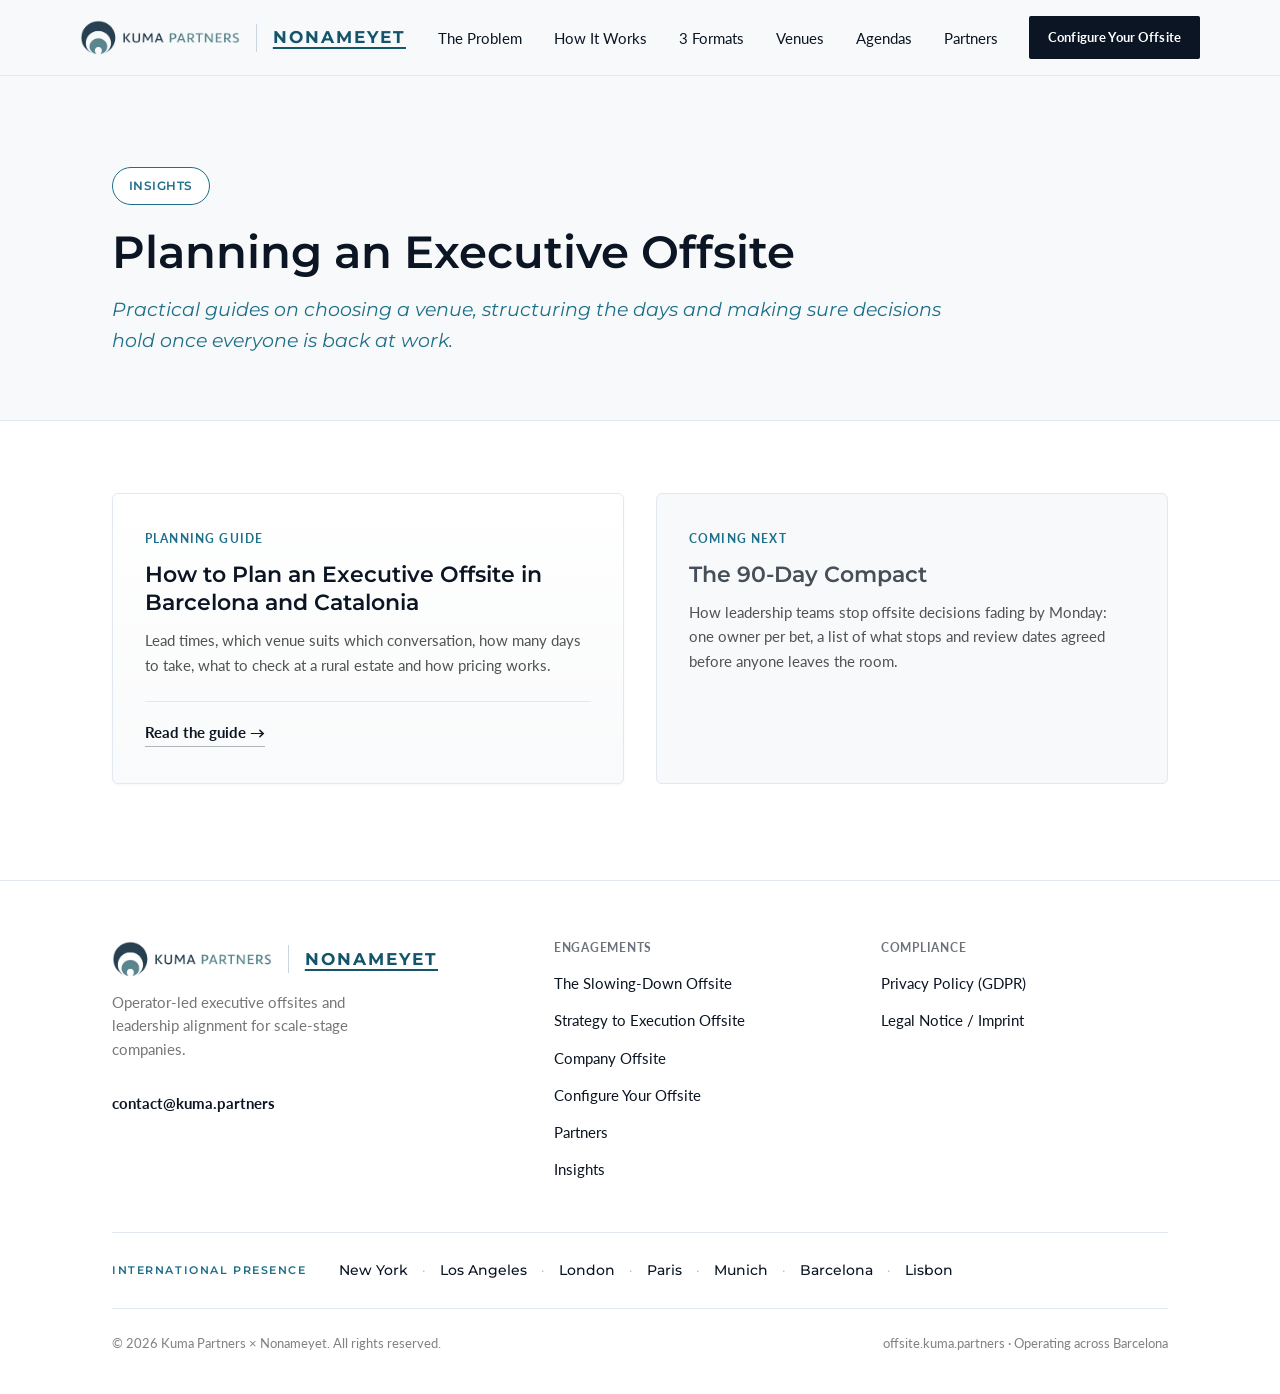
==== insights/index.html @ 4dd15278 "Add files via upload" ====
<!DOCTYPE html>
<html lang="en">
<head>
<meta charset="UTF-8">
<meta name="viewport" content="width=device-width, initial-scale=1.0">
<title>Insights: Planning an Executive Offsite | Kuma Partners</title>
<meta name="description" content="Practical guides on planning and running executive offsites in Barcelona and Catalonia: venues, agendas, logistics and follow-through.">
<link rel="canonical" href="https://offsite.kuma.partners/insights/">
<meta name="robots" content="index, follow">

<meta property="og:type" content="article">
<meta property="og:url" content="https://offsite.kuma.partners/insights/">
<meta property="og:title" content="Insights: Planning an Executive Offsite | Kuma Partners">
<meta property="og:description" content="Practical guides on planning and running executive offsites in Barcelona and Catalonia: venues, agendas, logistics and follow-through.">
<meta property="og:image" content="https://offsite.kuma.partners/assets/environments/masia-barcelona.jpeg">
<meta name="twitter:card" content="summary_large_image">

<link rel="icon" href="../assets/logo-icon.png">
<link rel="stylesheet" href="../styles.css">
<link rel="stylesheet" href="../configurator.css">

<script type="application/ld+json">
{
  "@context": "https://schema.org",
  "@type": "CollectionPage",
  "@id": "https://offsite.kuma.partners/insights/#collection",
  "url": "https://offsite.kuma.partners/insights/",
  "name": "Planning an Executive Offsite: Insights",
  "description": "Practical guides on planning and running executive offsites in Barcelona and Catalonia.",
  "publisher": {
    "@type": "Organization",
    "@id": "https://www.kuma.partners/#organization",
    "name": "Kuma Partners",
    "url": "https://www.kuma.partners",
    "sameAs": [
      "https://www.linkedin.com/company/92525300/"
    ]
  },
  "hasPart": [
    {
      "@type": "Article",
      "headline": "How to Plan an Executive Offsite in Barcelona and Catalonia",
      "url": "https://offsite.kuma.partners/insights/barcelona-executive-offsite-guide.html"
    }
  ]
}
</script>
</head>
<body>

<header class="site">
  <nav class="wrap nav">
    <a href="/" class="logo-jv" aria-label="Kuma Partners × Nonameyet">
      <div class="logo-lockup-track">
        <img src="../assets/logo-lockup.png" alt="Kuma Partners" class="logo-kuma">
        <span class="logo-divider" aria-hidden="true"></span>
        <span class="logo-nonameyet">NONAMEYET</span>
      </div>
    </a>
    <ul class="nav-links">
      <li><a href="/#problem">The Problem</a></li>
      <li><a href="/#process">How It Works</a></li>
      <li><a href="/#formats">3 Formats</a></li>
      <li><a href="/#dossier">Venues</a></li>
      <li><a href="/#cadence">Agendas</a></li>
      <li><a href="/partners.html">Partners</a></li>
      <li class="nav-mobile-only">
        <a href="/#configurator" class="btn btn-primary btn-sm">Configure Your Offsite</a>
      </li>
    </ul>
    <div class="nav-cta">
      <a href="/#configurator" class="btn btn-primary btn-sm">Configure Your Offsite</a>
    </div>
    <button type="button" class="nav-toggle" aria-label="Toggle navigation menu" aria-expanded="false">
      <svg class="icon-menu" viewBox="0 0 24 24" fill="none" stroke="currentColor" stroke-width="2" stroke-linecap="round" stroke-linejoin="round" aria-hidden="true"><path d="M4 6h16M4 12h16M4 18h16"></path></svg>
      <svg class="icon-close" viewBox="0 0 24 24" fill="none" stroke="currentColor" stroke-width="2" stroke-linecap="round" stroke-linejoin="round" aria-hidden="true" hidden><path d="M6 6l12 12M18 6L6 18"></path></svg>
    </button>
  </nav>
</header>

<main>
  <section class="insights-hero">
    <div class="wrap">
      <div class="insights-hero-inner">
        <span class="badge-pill">INSIGHTS</span>
        <h1>Planning an Executive Offsite</h1>
        <p class="subhead">Practical guides on choosing a venue, structuring the days and making sure decisions hold once everyone is back at work.</p>
      </div>
    </div>
  </section>

  <section class="insights-list">
    <div class="wrap">
      <div class="insights-grid">

        <article class="tier-card insight-card">
          <span class="tier-label">Planning guide</span>
          <h2><a href="/insights/barcelona-executive-offsite-guide.html">How to Plan an Executive Offsite in Barcelona and Catalonia</a></h2>
          <p>Lead times, which venue suits which conversation, how many days to take, what to check at a rural estate and how pricing works.</p>
          <div class="insight-card-foot">
            <a href="/insights/barcelona-executive-offsite-guide.html" class="btn-link">Read the guide &rarr;</a>
          </div>
        </article>

        <article class="tier-card insight-card insight-card-upcoming">
          <span class="tier-label">Coming next</span>
          <h2>The 90-Day Compact</h2>
          <p>How leadership teams stop offsite decisions fading by Monday: one owner per bet, a list of what stops and review dates agreed before anyone leaves the room.</p>
        </article>

      </div>
    </div>
  </section>
</main>

<footer class="site">
  <div class="wrap">
    <div class="footer-grid">
      <div>
        <a href="/" class="logo-jv footer-logo" style="margin-bottom:14px;">
          <div class="logo-lockup-track">
            <img src="../assets/logo-lockup.png" alt="Kuma Partners" class="logo-kuma">
            <span class="logo-divider" aria-hidden="true"></span>
            <span class="logo-nonameyet">NONAMEYET</span>
          </div>
        </a>
        <p style="font-size:.92rem; color:rgba(26,26,26,.6); max-width:280px;">Operator-led executive offsites and leadership alignment for scale-stage companies.</p>
        <a href="mailto:contact@kuma.partners" class="footer-email">contact@kuma.partners</a>
      </div>
      <div>
        <h4>Engagements</h4>
        <ul>
          <li><a href="/#formats">The Slowing-Down Offsite</a></li>
          <li><a href="/#formats">Strategy to Execution Offsite</a></li>
          <li><a href="/#formats">Company Offsite</a></li>
          <li><a href="/#configurator">Configure Your Offsite</a></li>
          <li><a href="/partners.html">Partners</a></li>
          <li><a href="/insights/">Insights</a></li>
        </ul>
      </div>
      <div>
        <h4>Compliance</h4>
        <ul>
          <li><a href="/privacy">Privacy Policy (GDPR)</a></li>
          <li><a href="/legal">Legal Notice / Imprint</a></li>
        </ul>
      </div>
    </div>

    <div class="footer-hubs">
      <span class="footer-hubs-label">International Presence</span>
      <div class="footer-hubs-cities">
        <span>New York</span><span>Los Angeles</span><span>London</span><span>Paris</span><span>Munich</span><span>Barcelona</span><span>Lisbon</span>
      </div>
    </div>

    <div class="footer-bottom">
      <span>&copy; 2026 Kuma Partners &times; Nonameyet. All rights reserved.</span>
      <span>offsite.kuma.partners &middot; Operating across Barcelona</span>
    </div>
  </div>
</footer>

<script src="../app.js"></script>
</body>
</html>
---- styles.css ----
@import url('https://fonts.googleapis.com/css2?family=Montserrat:ital,wght@0,400;0,500;0,600;0,700;1,400;1,600&family=Lato:ital,wght@0,300;0,400;0,700;1,400&display=swap');

:root{
  /* Palette and tokens aligned with www.kuma.partners (2026 refresh): cool
     off-white, midnight navy, deeper teal, slate hairlines. */
  --navy:#0B1523;
  --navy-ambient:#152740;
  --teal:#1D6F8A;
  --cream:#F8F9FA;
  --ink:#1A1A1A;
  --navy-rgb: 11,21,35;
  --teal-rgb: 29,111,138;
  --max: 1120px;

  /* Border token constitution: every border on this site is 1px. No exceptions.
     Use --hairline and --hairline-color (or an rgba tint of --navy for a subtler
     line) for any new container, card, pill, badge, divider, or accent edge. */
  --hairline: 1px;
  --hairline-color: #E2E8F0;

  /* Radius scale, same names and values as www.kuma.partners. 50% (circles)
     stays a literal value. */
  --radius-xs: 2px;
  --radius-sm: 4px;
  --radius-md: 6px;
  --radius-lg: 8px;
  --radius-pill: 999px;

  /* Card sheen: faint top-light inset plus a soft contact shadow for white
     cards on white or near-white sections. */
  --card-sheen: inset 0 1px 0 rgba(255,255,255,.9), 0 1px 3px rgba(11,21,35,.04);
}

*{box-sizing:border-box;}
html{scroll-behavior:smooth;}
body{
  margin:0;
  background:var(--cream);
  color:var(--ink);
  font-family:'Lato',Arial,sans-serif;
  font-size:17px;
  line-height:1.6;
}
h1,h2,h3,h4{
  font-family:'Montserrat',Arial,sans-serif;
  color:var(--navy);
  margin:0 0 .5em;
  line-height:1.15;
  font-weight:600;
}
h1{font-size:2.75rem;}
h2{font-size:2rem;}
h3{font-size:1.25rem;}
.brk-responsive{display:inline;}
p{margin:0 0 1em;}
a{color:var(--navy);}
.italic-serif, .subhead{
  font-family:'Montserrat',Arial,sans-serif;
  font-style:italic;
  font-weight:400;
  color:var(--teal);
}
.wrap{max-width:var(--max); margin:0 auto; padding:0 32px;}
section{padding:96px 0;}
.eyebrow{
  display:flex; align-items:center; gap:10px;
  font-family:'Lato',Arial,sans-serif;
  font-weight:700; letter-spacing:.12em; text-transform:uppercase;
  font-size:.78rem; color:var(--navy); margin-bottom:18px;
}
.eyebrow::before{content:""; display:inline-block; width:28px; height:3px; background:var(--teal); border-radius:var(--radius-xs);}

/* Header */
body{padding-top:79px;}
header.site{
  position:fixed; top:0; left:0; right:0; z-index:50;
  background:rgba(248,249,250,.9);
  -webkit-backdrop-filter:blur(10px); backdrop-filter:blur(10px);
  border-bottom:1px solid #E2E8F0;
  transition:padding .25s ease, box-shadow .25s ease;
}
header.site.scrolled{box-shadow:0 8px 24px -20px rgba(11,21,35,.4);}
header.site.scrolled .nav{padding:10px 0;}
.nav{display:flex; align-items:center; justify-content:space-between; padding:16px 0; transition:padding .25s ease;}
.logo{display:flex; align-items:center; text-decoration:none;}
.logo img{height:37px; width:auto; display:block;}
.logo.footer-logo img{height:40px;}
.nav-links{display:flex; align-items:center; gap:32px; list-style:none; margin:0; padding:0;}
.nav-links a{
  text-decoration:none; color:var(--navy); font-size:.92rem; font-weight:400;
  font-family:'Lato',Arial,sans-serif;
}
.nav-links a:hover{color:var(--teal);}
.nav-cta{display:flex; align-items:center; gap:20px;}
.nav-cta button.btn{font-family:'Lato',Arial,sans-serif;}
.nav-mobile-only{display:none;}

/* Engagements dropdown (desktop: hover/focus flyout) */
.nav-item-dropdown{position:relative;}
.nav-dropdown-trigger{
  display:flex; align-items:center; gap:5px; background:none; border:none; cursor:pointer; padding:0;
  font-family:'Lato',Arial,sans-serif; font-size:.92rem; font-weight:400; color:var(--navy);
}
.nav-dropdown-trigger:hover{color:var(--teal);}
.nav-dropdown-caret{width:12px; height:12px; transition:transform .2s ease;}
.nav-item-dropdown:hover .nav-dropdown-caret,
.nav-item-dropdown:focus-within .nav-dropdown-caret{transform:rotate(180deg);}
.nav-dropdown-panel{
  position:absolute; top:100%; left:50%; transform:translateX(-50%);
  padding-top:14px; width:266px; opacity:0; transition:opacity .18s ease; z-index:60;
}
.nav-item-dropdown:hover .nav-dropdown-panel,
.nav-item-dropdown:focus-within .nav-dropdown-panel{opacity:1;}
.nav-dropdown-panel-inner{
  background:#fff; border:1px solid #E2E8F0; border-radius:var(--radius-lg);
  box-shadow:0 20px 44px -24px rgba(11,21,35,.35); padding:8px;
}
.nav-dropdown-link{display:block; padding:10px 12px; border-radius:var(--radius-md); text-decoration:none;}
.nav-dropdown-link:hover{background:var(--cream);}
.nav-dropdown-tier{
  display:block; font-family:'Lato',Arial,sans-serif; font-weight:700; font-size:.64rem;
  letter-spacing:.07em; text-transform:uppercase; color:var(--teal); margin-bottom:3px;
}
.nav-dropdown-name{display:block; font-family:'Montserrat',Arial,sans-serif; font-weight:600; font-size:.9rem; color:var(--navy);}

/* Mobile menu toggle */
.nav-toggle{display:none; background:none; border:none; padding:6px; margin:-6px; cursor:pointer; color:var(--navy);}
.nav-toggle svg{width:24px; height:24px; display:block;}
.nav-toggle svg[hidden]{display:none;}
.burger{display:none;}
[id]{scroll-margin-top:79px;}

/* Buttons */
.btn{
  display:inline-flex; align-items:center; gap:8px;
  font-family:'Lato',Arial,sans-serif; font-weight:700; font-size:.92rem;
  padding:14px 26px; border-radius:var(--radius-xs); text-decoration:none;
  border:1px solid transparent; cursor:pointer; letter-spacing:.01em;
}
.btn-primary{background:var(--navy); color:#fff;}
.btn-primary:hover{background:#1c2f3b;}
.btn-secondary{background:transparent; color:var(--navy); border-color:var(--navy);}
.btn-secondary:hover{background:var(--navy); color:#fff;}
.btn-link{
  color:var(--navy); text-decoration:none; display:inline-block;
  border-bottom:1px solid rgba(11,21,35,.3); padding-bottom:2px;
  font-family:'Lato',Arial,sans-serif; font-weight:700; font-size:.95rem;
  transition:border-color .2s ease;
}
.btn-link:hover{border-bottom-color:var(--navy);}
.team-link{transition:color .2s ease;}
.team-link .arrow{display:inline-block; transition:transform .2s ease;}
.team-link:hover{color:var(--teal);}
.team-link:hover .arrow{transform:translateX(4px);}
.btn-sm{padding:10px 18px; font-size:.82rem;}

/* Hero */
.hero{
  padding:110px 0 90px;
  background:linear-gradient(180deg, rgba(29,111,138,.08), transparent 60%);
}
.hero .wrap{max-width:1040px;}
.hero h1{font-size:3.1rem; max-width:1000px; text-wrap:balance;}
.hero .subhead{display:block; font-size:1.3rem; max-width:680px; margin-bottom:34px;}
.hero-ctas{display:flex; align-items:center; gap:28px; flex-wrap:wrap;}
.badge-pill{
  display:inline-flex; align-items:center; gap:8px; background:#fff; border:1px solid var(--teal);
  color:var(--teal); font-family:'Montserrat',Arial,sans-serif; font-weight:600; font-size:.78rem;
  letter-spacing:.04em; text-transform:uppercase; padding:8px 16px; border-radius:var(--radius-pill); margin-bottom:22px;
}

/* North Star benchmark strip */
.north-star-strip{
  background:var(--cream); border-top:1px solid #E2E8F0; border-bottom:1px solid #E2E8F0;
  padding:32px 0; text-align:center;
}
.north-star-label{
  display:block; font-family:'Lato',Arial,sans-serif; font-weight:700; font-size:.72rem;
  letter-spacing:.14em; text-transform:uppercase; color:var(--teal); margin-bottom:10px;
}
.north-star-metric{
  font-family:'Montserrat',Arial,sans-serif; font-weight:700; font-size:1.3rem; color:var(--navy);
  margin:0 0 8px;
}
.north-star-metric-sub{font-weight:500; color:rgba(11,21,35,.65); font-size:1rem;}
.north-star-desc{font-size:.92rem; color:rgba(26,26,26,.65); max-width:620px; margin:0 auto;}

/* Proof bar */
.proof{padding:40px 0; border-top:1px solid rgba(11,21,35,.1); border-bottom:1px solid rgba(11,21,35,.1);}
.proof p{
  text-align:center; font-family:'Lato',Arial,sans-serif; font-size:.85rem;
  letter-spacing:.06em; text-transform:uppercase; color:rgba(26,26,26,.55); margin-bottom:24px;
}
.marquee{
  width:100%; overflow:hidden;
  -webkit-mask-image:linear-gradient(to right, transparent, black 10%, black 90%, transparent);
  mask-image:linear-gradient(to right, transparent, black 10%, black 90%, transparent);
}
.marquee-track{
  display:flex; align-items:center; width:max-content;
  animation:marquee 40s linear infinite;
  will-change:transform;
}
.marquee:hover .marquee-track{animation-play-state:paused;}
.marquee-track span{
  font-family:'Montserrat',Arial,sans-serif; font-weight:600; font-size:1.1rem;
  color:var(--teal); letter-spacing:.02em; white-space:nowrap; flex-shrink:0;
  padding:0 44px;
}
@keyframes marquee{
  from{transform:translateX(0);}
  to{transform:translateX(-50%);}
}
@media (prefers-reduced-motion: reduce){
  .marquee-track{animation:none;}
}

/* Problem — stat lockup */
.problem-stat{
  display:grid; grid-template-columns:repeat(12,1fr); column-gap:40px;
  margin:40px 0 4px; padding:36px 0;
  border-top:1px solid var(--hairline-color); border-bottom:1px solid var(--hairline-color);
  align-items:start;
}
.problem-stat-figure{
  grid-column:span 5; display:flex; flex-direction:column;
}
.problem-stat-number{
  font-family:'Montserrat',Arial,sans-serif; font-weight:800; font-size:4.6rem; line-height:1;
  letter-spacing:-.02em; color:var(--navy);
}
.problem-stat-label{
  margin-top:14px; font-family:'Montserrat',Arial,sans-serif; font-weight:600; font-size:1.1rem;
  line-height:1.35; color:var(--ink);
}
.problem-stat-narrative{
  grid-column:span 7; display:flex; flex-direction:column; justify-content:space-between;
  height:100%;
}
.problem-stat-body{font-size:1.05rem; color:rgba(26,26,26,.7); line-height:1.65; margin:0;}
.problem-stat-source{
  margin:18px 0 0; font-family:'Lato',Arial,sans-serif; font-weight:700; font-size:.7rem; letter-spacing:.08em;
  text-transform:uppercase; color:rgba(11,21,35,.5);
}
@media (max-width:860px){
  .problem-stat{grid-template-columns:1fr; row-gap:20px; padding:28px 0;}
  .problem-stat-figure{grid-column:auto;}
  .problem-stat-number{font-size:3.4rem;}
  .problem-stat-narrative{grid-column:auto; height:auto;}
  .problem-stat-source{margin-top:14px;}
}

/* Problem — open editorial grid */
.problem-grid{display:grid; grid-template-columns:repeat(3,1fr); gap:48px; margin-top:48px;}
.problem-col{
  display:flex; flex-direction:column;
  border-top:1px solid rgba(11,21,35,.2); padding-top:24px;
}
.problem-index{
  display:block; font-family:'Lato',Arial,sans-serif; font-weight:700; font-size:.72rem;
  letter-spacing:.14em; text-transform:uppercase; color:var(--teal); margin-bottom:12px;
}
.problem-col h3{font-weight:700; margin-bottom:12px;}
.problem-col p{font-size:.92rem; line-height:1.65; color:rgba(26,26,26,.7); margin-bottom:18px;}
.problem-callout{
  font-family:'Lato',Arial,sans-serif; font-weight:700; font-size:.78rem; color:var(--navy);
  background:var(--cream); padding:12px 14px; border-left:1px solid var(--teal); border-radius:var(--radius-xs);
  margin-top:auto;
}
.section-head{max-width:760px;}
.section-head h2{margin-bottom:14px;}

/* Team teaser — editorial curiosity callout */
.team-teaser{border-top:1px solid rgba(11,21,35,.1); border-bottom:1px solid rgba(11,21,35,.1);}
.team-teaser-lead{margin-bottom:48px;}
.team-teaser-lead h2{font-size:2.4rem; max-width:620px; margin-bottom:16px;}
.team-teaser-lead p{font-size:1.05rem; color:rgba(26,26,26,.75); max-width:660px; line-height:1.65; margin-bottom:0;}
.team-pillars{
  display:grid; grid-template-columns:repeat(3,1fr); gap:40px;
  padding-top:32px; border-top:1px solid rgba(11,21,35,.15); margin-bottom:40px;
}
.team-pillar-index{
  display:block; font-family:'Lato',Arial,sans-serif; font-weight:700; font-size:.72rem;
  letter-spacing:.1em; text-transform:uppercase; color:var(--teal); margin-bottom:10px;
}
.team-pillar p{font-size:.92rem; line-height:1.6; color:rgba(26,26,26,.72); margin-bottom:0;}
.team-cta{
  display:flex; align-items:center; justify-content:space-between; gap:28px; flex-wrap:wrap;
  background:#fff; border:1px solid #E2E8F0; border-radius:var(--radius-md); padding:28px 32px;
}
.team-cta-title{font-family:'Montserrat',Arial,sans-serif; font-weight:700; font-size:1.02rem; color:var(--navy); margin-bottom:6px;}
.team-cta-sub{font-size:.85rem; color:rgba(26,26,26,.6);}
.team-cta .btn{white-space:nowrap;}
.team-cta .btn .arrow{display:inline-block; transition:transform .2s ease;}
.team-cta .btn:hover .arrow{transform:translateX(4px);}

/* Comparison table */
.compare{width:100%; border-collapse:collapse; margin-top:24px; background:#fff;}
.compare th, .compare td{
  text-align:left; padding:18px 22px; border:1px solid rgba(11,21,35,.12); vertical-align:top; font-size:.95rem;
}
.compare th{
  font-family:'Montserrat',Arial,sans-serif; font-weight:600; color:var(--navy); background:rgba(29,111,138,.08);
}
.compare td.kuma, .compare th.kuma{
  background:#fff; color:var(--navy);
  box-shadow:inset 2px 0 0 var(--navy), inset -2px 0 0 var(--navy);
  position:relative;
}
.compare th.kuma{
  color:var(--navy); font-weight:700; font-size:1.15rem; padding-top:32px;
  box-shadow:inset 2px 0 0 var(--navy), inset -2px 0 0 var(--navy), inset 0 2px 0 var(--navy);
  border-top-left-radius:8px; border-top-right-radius:8px;
}
.compare td.kuma p, .compare td.kuma{line-height:1.65; font-weight:600;}
.compare tbody tr:last-child td.kuma{
  box-shadow:inset 2px 0 0 var(--navy), inset -2px 0 0 var(--navy), inset 0 -2px 0 var(--navy);
  border-bottom-left-radius:8px; border-bottom-right-radius:8px;
}
.th-badge{
  position:absolute; top:-14px; left:50%; transform:translateX(-50%);
  background:var(--teal); color:#fff; white-space:nowrap;
  font-family:'Lato',Arial,sans-serif; font-weight:700; font-size:.62rem;
  letter-spacing:.06em; text-transform:uppercase; padding:6px 14px; border-radius:var(--radius-pill);
  box-shadow:0 6px 16px -6px rgba(11,21,35,.4); z-index:2;
}
.compare-wrap{overflow-x:auto; padding:20px 0 4px 4px;}
.mobile-scroll-hint{display:none;} /* mobile-only utility; shown at <=768px, see media query below */
.compare td.row-label{
  font-family:'Montserrat',Arial,sans-serif; font-weight:600; color:var(--navy); background:rgba(29,111,138,.06);
  white-space:nowrap;
}

/* Engagements */
.tier-subhead{font-family:'Lato',Arial,sans-serif; font-size:1.02rem; color:rgba(11,21,35,.75); margin-top:-4px;}

/* Engagements / Offsites tab switcher */
.engage-tabs{display:flex; justify-content:center; margin:40px 0 0;}
.engage-tabs-inner{
  display:inline-flex; gap:4px; padding:4px; background:var(--cream);
  border:1px solid #E2E8F0; border-radius:var(--radius-pill);
}
.engage-tab-btn{
  border:none; background:none; cursor:pointer; border-radius:var(--radius-pill); padding:11px 22px;
  font-family:'Lato',Arial,sans-serif; font-weight:700; font-size:.88rem; color:var(--navy);
  white-space:nowrap; transition:background .18s ease, color .18s ease, box-shadow .18s ease;
}
.engage-tab-btn:hover{color:var(--teal);}
.engage-tab-btn.active{background:var(--navy); color:#fff; box-shadow:0 6px 16px -8px rgba(11,21,35,.5);}
.engage-tab-btn.active:hover{color:#fff;}
[data-engage-panel][hidden]{display:none;}

.tier-grid{display:grid; grid-template-columns:repeat(3,1fr); gap:28px; margin-top:44px; align-items:stretch;}
.tier-card{
  position:relative;
  background:#fff; border:1px solid #E2E8F0; padding:36px 30px; border-radius:var(--radius-xs);
  display:flex; flex-direction:column;
}
.tier-card.tier-featured{
  background:#fff; border:1px solid var(--navy);
  box-shadow:0 18px 40px -24px rgba(11,21,35,.35); padding-top:44px;
}
.tier-badge-pill{
  position:absolute; top:-15px; left:50%; transform:translateX(-50%);
  background:var(--teal); color:#fff; white-space:nowrap;
  font-family:'Montserrat',Arial,sans-serif; font-weight:700; font-size:.68rem;
  letter-spacing:.08em; text-transform:uppercase; padding:7px 18px; border-radius:var(--radius-pill);
  box-shadow:0 6px 16px -6px rgba(11,21,35,.4);
}
.tier-card .tier-label{
  font-family:'Lato',Arial,sans-serif; font-weight:700; letter-spacing:.1em; text-transform:uppercase;
  font-size:.72rem; color:var(--teal); margin-bottom:12px;
}
.tier-card h3{font-size:1.35rem; margin-bottom:16px;}
.tier-card ul{list-style:none; margin:0 0 28px; padding-left:0; font-size:.92rem;}
.tier-card ul li{
  display:flex; align-items:flex-start; gap:12px; margin-bottom:12px; line-height:1.6;
}
.tier-card ul li::before{
  content:"✓"; flex-shrink:0; color:var(--teal); font-weight:700; line-height:1.6;
}
.tier-mini-timeline{
  display:flex; align-items:flex-start; justify-content:space-between;
  padding-top:20px; margin-bottom:24px; border-top:1px solid rgba(11,21,35,.1);
}
.tier-mini-step{
  display:flex; flex-direction:column; align-items:center; text-align:center; gap:6px;
  flex:0 0 auto; max-width:92px;
  font-family:'Lato',Arial,sans-serif; font-size:.7rem; font-weight:600; line-height:1.35;
  color:rgba(11,21,35,.55);
}
.tier-mini-dot{width:8px; height:8px; border-radius:50%; background:var(--teal); flex-shrink:0;}
.tier-mini-dot-final{background:var(--navy);}
.tier-mini-final{color:var(--navy); font-weight:700;}
.tier-mini-line{flex:1; height:1px; background:rgba(11,21,35,.15); margin:4px 10px 0;}
.tier-actions{margin-top:auto; display:flex; flex-direction:column; gap:10px;}
.tier-cta{
  display:block; width:100%; text-align:center; box-sizing:border-box;
  font-family:'Montserrat',Arial,sans-serif; font-weight:600; font-size:.92rem;
  padding:14px 24px; border-radius:var(--radius-md); text-decoration:none; cursor:pointer;
  transition:background .2s ease, color .2s ease, border-color .2s ease;
}
.tier-cta-primary{background:var(--navy); color:#fff; border:1px solid var(--navy);}
.tier-cta-primary:hover{background:var(--teal); border-color:var(--teal);}
.tier-cta-outline{background:transparent; color:var(--navy); border:1px solid var(--navy);}
.tier-cta-outline:hover{background:var(--navy); color:#fff;}
.tier-cta-sub{
  display:block; width:100%; text-align:center; background:none; border:none; padding:0;
  font-family:'Lato',Arial,sans-serif; font-weight:700; font-size:.85rem; color:var(--teal);
  text-decoration:none; cursor:pointer;
}
.tier-cta-sub:hover{text-decoration:underline; text-underline-offset:3px;}
.tier-featured .tier-cta-primary:hover{background:#16283D; border-color:#16283D;}

/* AI Leadership Transition tab */
.ai-transition-panel{margin-top:44px;}
.ai-tab-intro{max-width:760px;}
.ai-tab-intro .eyebrow{margin-bottom:14px;}
.ai-tab-headline{font-size:1.7rem; margin-bottom:14px;}
.ai-tier-grid{margin-top:36px;}
.tier-deliverable{margin:0 0 28px; padding-top:16px; border-top:1px solid rgba(11,21,35,.1);}
.tier-deliverable-label{
  display:block; font-family:'Lato',Arial,sans-serif; font-weight:700; letter-spacing:.08em;
  text-transform:uppercase; font-size:.68rem; color:var(--teal); margin-bottom:6px;
}
.tier-deliverable p{font-size:.92rem; line-height:1.6; color:rgba(26,26,26,.85); margin:0;}

/* High-Stakes Executive Offsite module */
.offsite-module{
  position:relative;
  margin-top:64px; background:#fff; border:1px solid #E2E8F0; border-radius:var(--radius-md); padding:48px 40px 40px;
}
.offsite-badge-pill{
  position:absolute; top:-14px; left:50%; transform:translateX(-50%);
  background:var(--teal); color:#fff; white-space:nowrap;
  font-family:'Montserrat',Arial,sans-serif; font-weight:700; font-size:.68rem;
  letter-spacing:.08em; text-transform:uppercase; padding:7px 18px; border-radius:var(--radius-pill);
  box-shadow:0 6px 16px -6px rgba(11,21,35,.4); z-index:2;
}
.offsite-grid{display:grid; grid-template-columns:1.4fr 1fr; gap:48px; align-items:stretch;}
.offsite-badge{
  font-family:'Lato',Arial,sans-serif; font-weight:700; letter-spacing:.1em; text-transform:uppercase;
  font-size:.72rem; color:var(--teal); margin-bottom:14px;
}
.offsite-narrative h3{font-size:1.5rem; max-width:520px; margin-bottom:16px;}
.offsite-narrative > p{font-size:.98rem; max-width:560px;}
.offsite-included{list-style:none; margin:24px 0 0; padding:0;}
.offsite-included li{display:flex; align-items:flex-start; gap:12px; margin-bottom:18px;}
.offsite-included li:last-child{margin-bottom:0;}
.offsite-included li::before{
  content:"✓"; flex-shrink:0; color:var(--teal); font-weight:700; line-height:1.6; margin-top:1px;
}
.offsite-included li strong{
  display:block; font-family:'Montserrat',Arial,sans-serif; font-weight:600; color:var(--navy);
  font-size:.96rem; margin-bottom:4px;
}
.offsite-included li p{margin:0; font-size:.92rem; line-height:1.6;}
.offsite-specs{
  background:var(--cream); border:1px solid #E2E8F0; border-radius:var(--radius-md); padding:28px 26px;
  display:flex; flex-direction:column; justify-content:space-between;
}
.offsite-specs-row{margin-bottom:18px;}
.offsite-specs-row:last-of-type{margin-bottom:0;}
.offsite-specs-label{
  display:block; font-family:'Lato',Arial,sans-serif; font-weight:700; letter-spacing:.08em; text-transform:uppercase;
  font-size:.7rem; color:var(--navy); margin-bottom:6px;
}
.offsite-specs-row p{margin:0; font-size:.92rem; line-height:1.5;}
.offsite-specs-note{
  margin-top:20px; padding-top:18px; border-top:1px solid #E2E8F0;
  font-size:.85rem; color:rgba(26,26,26,.65); line-height:1.55;
}
.offsite-specs .tier-cta{margin-top:24px;}

/* Offsite proof strip: seamless architectural ribbon (no outer shell, no captions) */
.offsite-proof{margin-top:48px; padding-top:32px; border-top:1px solid #E2E8F0;}
.offsite-proof-header{
  display:flex; align-items:flex-end; justify-content:space-between; gap:24px;
  margin-bottom:20px;
}
.offsite-proof-eyebrow{
  font-family:'Lato',Arial,sans-serif; font-weight:700; letter-spacing:.14em; text-transform:uppercase;
  font-size:.68rem; color:rgba(26,26,26,.45); margin-bottom:8px;
}
.offsite-proof-title{
  font-family:'Montserrat',Arial,sans-serif; font-weight:600; font-size:1.05rem;
  color:var(--navy); line-height:1.35; max-width:46ch;
}
.offsite-proof-nav{display:inline-flex; align-items:center; gap:8px; flex-shrink:0;}
.offsite-proof-arrow{
  width:32px; height:32px; flex-shrink:0; display:flex; align-items:center; justify-content:center;
  border:1px solid #E2E8F0; background:#fff; border-radius:var(--radius-md); color:var(--navy);
  cursor:pointer; transition:background .15s ease, color .15s ease, border-color .15s ease;
}
.offsite-proof-arrow-icon{width:14px; height:14px; stroke-width:1.75;}
.offsite-proof-arrow:hover:not(:disabled){border-color:var(--navy); background:var(--navy); color:#fff; cursor:pointer;}
.offsite-proof-arrow:disabled{opacity:.25; border-color:#E2E8F0; color:var(--teal); cursor:not-allowed; pointer-events:none;}
.offsite-proof-page{
  font-family:'SF Mono','Menlo',monospace; font-size:.72rem; letter-spacing:.08em;
  color:var(--teal); font-variant-numeric:tabular-nums; padding:0 4px; user-select:none;
}
/* Tight seamless ribbon: small uniform gap, each image individually rounded and cropped.
   No outer border, no dividers, no captions - photographs float against the page background. */
.offsite-proof-grid{
  display:grid; grid-template-columns:repeat(4,1fr); gap:10px;
}
.offsite-proof-grid[hidden]{display:none;}
.offsite-proof-item{
  margin:0; aspect-ratio:4/3; overflow:hidden; border-radius:var(--radius-md);
  background:#E2E8F0;
}
.offsite-proof-item img{display:block; width:100%; height:100%; object-fit:cover; image-rendering:crisp-edges;}

/* Partners */
.partner-grid{display:grid; grid-template-columns:repeat(3,1fr); gap:28px; margin-top:44px;}
.partner-grid.partner-grid-2col{grid-template-columns:repeat(2,1fr); gap:32px; max-width:1024px; margin-left:auto; margin-right:auto;}
.partner-card{background:#fff; border:1px solid rgba(11,21,35,.1); padding:32px 28px; border-radius:var(--radius-xs);}
.partner-card .avatar{
  width:64px; height:64px; border-radius:50%; background:var(--navy); color:#fff;
  display:flex; align-items:center; justify-content:center; font-family:'Montserrat',Arial,sans-serif;
  font-weight:600; font-size:1.2rem; margin-bottom:18px; overflow:hidden;
}
.partner-card .avatar img{width:100%; height:100%; object-fit:cover;}
.partner-card h3{margin-bottom:2px;}
.partner-card .role{
  font-family:'Lato',Arial,sans-serif; font-weight:700; font-size:.82rem; color:var(--teal);
  text-transform:uppercase; letter-spacing:.05em; margin-bottom:14px; display:block;
}
.partner-card p{font-size:.94rem;}

/* Team page: managing partner cards (normalized to bench-card architecture) */
.partner-card-lg{
  background:#fff; border:1px solid rgba(11,21,35,.1); border-top:1px solid var(--navy);
  border-radius:var(--radius-xs); padding:26px 24px; text-align:left; transition:box-shadow .2s ease;
}
.partner-card-lg:hover{box-shadow:0 18px 40px -24px rgba(11,21,35,.35);}
.partner-photo{
  width:56px; height:56px; border-radius:50%; background:var(--cream); border:1px solid rgba(11,21,35,.15);
  display:flex; align-items:center; justify-content:center; overflow:hidden; margin-bottom:14px;
}
.partner-photo img{width:100%; height:100%; object-fit:cover; filter:grayscale(1);}
.partner-photo .initials{
  font-family:'Montserrat',Arial,sans-serif; font-weight:600; font-size:1.3rem; color:rgba(11,21,35,.3);
}
.partner-card-lg h3{margin-bottom:2px; font-size:1.125rem;}
.track-record{display:flex; flex-wrap:wrap; gap:8px; margin:14px 0 16px;}
.track-record span{
  font-family:'Lato',Arial,sans-serif; font-size:.78rem; font-weight:700; color:var(--navy);
  background:rgba(29,111,138,.1); border:1px solid rgba(11,21,35,.12); padding:5px 11px; border-radius:var(--radius-pill);
}
.social-row{display:flex; align-items:center; gap:16px; margin-top:18px;}
.social-row a{
  font-family:'Lato',Arial,sans-serif; font-weight:700; font-size:.82rem; color:var(--navy);
  text-decoration:none; display:inline-flex; align-items:center; gap:5px;
}
.social-row a:hover{color:var(--teal);}

/* Client / background badges (monochrome) */
.client-badges{display:flex; flex-wrap:wrap; gap:8px; margin-top:16px;}
.client-badges span{
  font-family:'Lato',Arial,sans-serif; font-size:.74rem; font-weight:700; letter-spacing:.03em; text-transform:uppercase;
  color:rgba(26,26,26,.55); background:rgba(26,26,26,.04); border:1px solid rgba(26,26,26,.12);
  padding:5px 10px; border-radius:3px;
}
.partner-card-lg .client-badges{margin-top:18px;}

/* Advisor network grid */
.advisor-grid{display:grid; grid-template-columns:repeat(2,1fr); gap:22px; margin-top:44px;}
.advisor-card{background:#fff; border:1px solid rgba(11,21,35,.1); border-top:1px solid var(--navy); padding:26px 24px; border-radius:var(--radius-xs); text-align:left;}
.advisor-photo{
  width:56px; height:56px; border-radius:50%; background:var(--cream); border:1px solid rgba(11,21,35,.15);
  display:flex; align-items:center; justify-content:center; overflow:hidden; margin-bottom:14px;
}
.advisor-photo img{width:100%; height:100%; object-fit:cover; filter:grayscale(1);}
.advisor-photo .initials{font-family:'Montserrat',Arial,sans-serif; font-weight:600; color:rgba(11,21,35,.35);}
.advisor-card h4{font-family:'Montserrat',Arial,sans-serif; font-weight:600; font-size:1.05rem; color:var(--navy); margin:0 0 4px;}
.advisor-card .domain{
  font-family:'Lato',Arial,sans-serif; font-size:.82rem; color:var(--teal); font-weight:700; display:block; margin-bottom:12px;
}
.advisor-bio{font-size:.9rem; color:rgba(26,26,26,.75); line-height:1.55; margin-bottom:4px;}
.advisor-card .social-row{margin-top:14px;}

/* Advisory bench invitation callout */
.bench-invite{
  border:1px solid #E2E8F0; background:var(--cream); border-radius:var(--radius-lg); padding:40px 36px;
  max-width:760px; margin:48px auto 64px; text-align:center;
}
.bench-invite .eyebrow{justify-content:center; margin-bottom:16px;}
.bench-invite h3{font-size:1.35rem; max-width:560px; margin:0 auto 16px;}
.bench-invite p{font-size:.98rem; color:rgba(26,26,26,.75); max-width:600px; margin:0 auto 22px; line-height:1.65;}
.bench-invite a.btn-link{font-weight:700;}

/* Governance & Conscious Leadership strip */
.governance-strip{border-top:1px solid #E2E8F0; padding:64px 0 0;}
.governance-strip .eyebrow{margin-bottom:16px;}
.governance-strip h3{font-size:1.35rem; max-width:620px; margin:0 0 16px;}
.governance-strip p{font-size:.98rem; color:rgba(26,26,26,.75); max-width:640px; margin:0; line-height:1.65;}
.governance-strip p strong{color:var(--navy); font-weight:700;}

/* Navy callout (full-bleed) */
.moat-section{background:var(--navy); color:var(--cream); padding:72px 0;}
.moat-section .eyebrow{font-family:'Montserrat',Arial,sans-serif; font-weight:600; font-size:.72rem;}
.moat-section h2{color:#fff; font-size:1.8rem; max-width:720px;}
.moat-section p{color:rgba(248,249,250,.85); max-width:640px; font-size:1.05rem;}
.proof-badges{display:flex; flex-wrap:wrap; gap:12px; margin-top:28px;}
.proof-badges span{
  display:inline-block;
  font-family:'Montserrat',Arial,sans-serif; font-weight:600; font-size:.75rem; letter-spacing:.05em; text-transform:uppercase;
  background:rgba(255,255,255,.1); border:1px solid rgba(255,255,255,.2); color:rgba(255,255,255,.9);
  padding:6px 12px; border-radius:var(--radius-pill);
}

/* Cream CTA button on navy */
.btn-cream{background:var(--cream); color:var(--navy);}
.btn-cream:hover{background:#fff;}

@media (max-width: 860px){
  .advisor-grid{grid-template-columns:1fr;}
  .bench-invite{padding:32px 24px;}
}

/* Case studies — interactive briefing docket */
.case-tabs{display:flex; flex-wrap:wrap; justify-content:center; gap:10px; margin-top:40px;}
.case-tab{
  border:none; cursor:pointer; padding:11px 20px; border-radius:var(--radius-lg);
  font-family:'Lato',Arial,sans-serif; font-weight:700; font-size:.72rem;
  letter-spacing:.07em; text-transform:uppercase; color:var(--navy);
  background:rgba(11,21,35,.06); transition:background .18s ease, color .18s ease;
}
.case-tab:hover{background:rgba(11,21,35,.12);}
.case-tab.active{background:var(--navy); color:#fff; box-shadow:0 6px 16px -8px rgba(11,21,35,.5);}
.case-tab.active:hover{background:var(--navy);}

.case-docket{margin-top:48px;}
.case-docket-panel{
  display:grid; grid-template-columns:1.3fr 1fr; gap:48px; align-items:stretch;
  opacity:0; transition:opacity .25s ease;
}
.case-docket-panel.is-active{opacity:1;}
.case-docket-badge{
  display:inline-block; font-family:'Lato',Arial,sans-serif; font-weight:700; font-size:.7rem;
  letter-spacing:.07em; text-transform:uppercase; color:var(--teal); margin-bottom:14px;
}
.case-docket-context h3{font-size:1.5rem; margin-bottom:20px;}
.case-block{margin-bottom:16px;}
.case-block .label{
  font-family:'Lato',Arial,sans-serif; font-weight:700; letter-spacing:.05em; text-transform:uppercase;
  font-size:.72rem; color:var(--navy); display:block; margin-bottom:4px;
}
.case-block p{font-size:.9rem; margin:0; line-height:1.6;}
.case-docket-outcome{
  background:var(--cream); border:1px solid #E2E8F0; border-radius:var(--radius-lg); padding:40px 36px;
  display:flex; flex-direction:column; justify-content:center;
}
.case-docket-stat{
  font-family:'Montserrat',Arial,sans-serif; font-weight:800; font-size:3.6rem; line-height:1;
  color:var(--navy); letter-spacing:-.02em; margin-bottom:12px;
}
.case-docket-label{
  display:block; font-family:'Lato',Arial,sans-serif; font-weight:700; font-size:.76rem;
  letter-spacing:.08em; text-transform:uppercase; color:var(--teal); margin-bottom:18px;
}
.case-docket-outcome p{font-size:.95rem; line-height:1.65; color:var(--navy); font-weight:500; margin:0;}
.case-disclaimer{font-size:.82rem; color:var(--teal); margin-top:32px; text-align:center;}
.case-docket-panel[hidden]{display:none;}

/* FAQ */
#faq{background:#fff; border-bottom:1px solid #E2E8F0;}
.faq-layout{display:grid; grid-template-columns:minmax(260px,320px) 1fr; gap:64px; margin-top:44px; align-items:start;}
.faq-intro{position:sticky; top:104px;}
.faq-intro .eyebrow{margin-bottom:14px;}
.faq-intro h2{margin-bottom:14px;}
.faq-intro-sub{font-size:.92rem; color:rgba(26,26,26,.65); line-height:1.6; margin-bottom:0;}
.faq-bridge{margin-top:28px; padding-top:24px; border-top:1px solid rgba(11,21,35,.1);}
.faq-bridge p{font-size:.78rem; color:rgba(26,26,26,.55); margin-bottom:8px;}
.faq-bridge-link{
  display:inline-flex; align-items:center; gap:6px; font-family:'Lato',Arial,sans-serif;
  font-weight:700; font-size:.85rem; color:var(--navy); text-decoration:none; transition:color .2s ease;
}
.faq-bridge-link:hover{color:var(--teal);}
.faq-bridge-link .arrow{display:inline-block; transition:transform .2s ease;}
.faq-bridge-link:hover .arrow{transform:translateX(4px);}

/* FAQ accordion */
.faq{max-width:none; margin-top:0;}
.faq-item{border-top:1px solid rgba(11,21,35,.12);}
.faq-item:last-child{border-bottom:1px solid rgba(11,21,35,.12);}
.faq-question{
  width:100%; text-align:left; background:none; border:none; cursor:pointer; padding:22px 4px;
  display:flex; justify-content:space-between; align-items:center; gap:20px;
  font-family:'Montserrat',Arial,sans-serif; font-weight:600; color:var(--navy); font-size:1.02rem;
}
.faq-question .icon{
  flex-shrink:0; width:22px; height:22px; border:1px solid var(--teal); border-radius:50%; color:var(--teal);
  display:flex; align-items:center; justify-content:center; font-size:1rem; line-height:1; transition:transform .25s ease;
}
.faq-item.open .faq-question .icon{transform:rotate(45deg);}
.faq-answer{
  display:grid; grid-template-rows:0fr; overflow:hidden; transition:grid-template-rows .3s ease;
}
.faq-item.open .faq-answer{grid-template-rows:1fr;}
.faq-answer-inner{overflow:hidden; min-height:0;}
.faq-answer p{
  margin:0; padding:0 4px 22px; font-size:.95rem; max-width:680px; color:rgba(26,26,26,.85);
}

/* Cookie consent banner */
.cookie-banner{
  position:fixed; left:0; right:0; bottom:0; z-index:200; background:var(--navy); color:var(--cream);
  padding:22px 0; box-shadow:0 -10px 30px rgba(0,0,0,.18);
  transform:translateY(120%); transition:transform .4s ease;
}
.cookie-banner.show{transform:translateY(0);}
.cookie-banner .wrap{display:flex; align-items:center; justify-content:space-between; gap:28px; flex-wrap:wrap;}
.cookie-banner p{
  margin:0; font-size:.88rem; color:rgba(248,249,250,.9); max-width:620px; line-height:1.5;
}
.cookie-banner a{color:var(--cream); text-decoration:underline;}
.cookie-actions{display:flex; gap:12px; flex-shrink:0;}
.cookie-actions button{
  font-family:'Lato',Arial,sans-serif; font-weight:700; font-size:.85rem; padding:11px 20px;
  border-radius:var(--radius-xs); cursor:pointer; letter-spacing:.01em;
}
.cookie-actions .btn-accept{background:var(--teal); color:#fff; border:1px solid var(--teal);}
.cookie-actions .btn-accept:hover{background:#15556B;}
.cookie-actions .btn-essential{background:transparent; color:var(--cream); border:1px solid rgba(248,249,250,.4);}
.cookie-actions .btn-essential:hover{border-color:var(--cream);}

/* Investor / VC & PE section: high-contrast dark panel */
#investors{background:radial-gradient(120% 85% at 50% 0%, var(--navy-ambient) 0%, var(--navy) 100%); padding:76px 0;}
#investors .badge-pill{background:transparent; border-color:rgba(255,255,255,.35); color:rgba(255,255,255,.9);}
#investors h2{color:#fff;}
#investors .wrap > p{color:rgba(226,221,212,.8);}
#investors .btn-primary{background:var(--cream); color:var(--navy);}
#investors .btn-primary:hover{background:#fff;}

.value-grid{display:grid; grid-template-columns:repeat(3,1fr); gap:28px; margin-top:36px;}
.value-card{
  background:rgba(255,255,255,.05); border:1px solid rgba(255,255,255,.1); border-radius:var(--radius-xs);
  padding:28px 26px; transition:border-color .2s ease;
}
.value-card:hover{border-color:rgba(255,255,255,.22);}
.value-card h3{font-size:1.05rem; margin-bottom:10px; color:#fff;}
.value-card p{font-size:.92rem; margin:0; color:rgba(226,221,212,.8);}

/* Tier 1 interactive timeline & deliverables drawer */
.scan-drawer{
  display:grid; grid-template-rows:0fr; transition:grid-template-rows .35s ease; margin-top:32px;
}
.scan-drawer.open{grid-template-rows:1fr;}
.scan-drawer-inner{overflow:hidden;}
.scan-drawer-card{
  background:#fff; border:1px solid #E2E8F0; border-radius:var(--radius-md); padding:40px 36px;
}
.scan-drawer-steps{display:grid; grid-template-columns:repeat(3,1fr); gap:32px;}
.scan-drawer-step{border-top:1px solid var(--teal); padding-top:16px;}
.scan-drawer-days{
  font-family:'Montserrat',Arial,sans-serif; font-weight:700; font-size:.78rem; letter-spacing:.06em;
  text-transform:uppercase; color:var(--teal); margin-bottom:8px;
}
.scan-drawer-step h4{
  font-family:'Montserrat',Arial,sans-serif; font-weight:600; color:var(--navy); font-size:1.05rem; margin:0 0 8px;
}
.scan-drawer-step p{font-size:.92rem; margin:0; color:rgba(26,26,26,.8);}
.scan-drawer-deliverables{
  display:grid; grid-template-columns:repeat(3,1fr); gap:28px; margin-top:36px; padding-top:32px;
  border-top:1px solid #E2E8F0;
}
.scan-drawer-deliverable h4{
  font-family:'Montserrat',Arial,sans-serif; font-weight:600; color:var(--navy); font-size:1rem; margin:0 0 6px;
}
.scan-drawer-deliverable p{font-size:.9rem; margin:0; color:rgba(26,26,26,.7);}
.scan-drawer-footer{
  display:flex; align-items:center; justify-content:space-between; flex-wrap:wrap; gap:18px;
  margin-top:32px;
}
.scan-metric-badge{
  display:inline-block; background:rgba(29,111,138,.1); border:1px solid var(--teal); color:var(--navy);
  font-family:'Lato',Arial,sans-serif; font-weight:700; font-size:.85rem; padding:10px 18px; border-radius:var(--radius-pill);
}
.scan-metric-badge-cream{background:var(--cream); border-color:#E2E8F0;}
.scan-drawer-close{
  background:none; border:none; padding:0; cursor:pointer;
  font-family:'Lato',Arial,sans-serif; font-weight:700; font-size:.9rem; color:var(--teal);
}
.scan-drawer-close:hover{text-decoration:underline; text-underline-offset:3px;}

/* Leadership Friction Scorecard */
.scorecard-card{
  background:#fff; border:1px solid #E2E8F0; border-radius:var(--radius-xs);
  max-width:640px; margin:44px auto 0; padding:40px;
  box-shadow:none;
}
.sc-nav-row{margin-top:24px; padding-top:20px; border-top:1px solid rgba(11,21,35,.1);}
.sc-back-btn{
  display:inline-flex; align-items:center; gap:6px; background:none; border:none; cursor:pointer; padding:6px 4px;
  font-family:'Lato',Arial,sans-serif; font-weight:700; font-size:.8rem; color:var(--teal);
  transition:color .15s ease;
}
.sc-back-btn:hover{color:var(--navy);}
.sc-back-btn svg{width:14px; height:14px;}
.scorecard-progress{margin-bottom:32px;}
.sc-progress-text{
  display:block; text-align:center; font-family:'Lato',Arial,sans-serif; font-weight:700; letter-spacing:.08em;
  text-transform:uppercase; font-size:.72rem; color:var(--teal); margin-bottom:10px; min-height:1em;
}
.sc-progress-bar{height:4px; border-radius:var(--radius-pill); background:rgba(11,21,35,.1); overflow:hidden;}
.sc-progress-bar-fill{height:100%; width:0%; background:var(--teal); transition:width .25s ease;}
.sc-title{font-size:1.4rem; margin-bottom:10px;}
.sc-subtitle{color:rgba(26,26,26,.75); margin-bottom:26px;}
.scorecard-option{
  display:block; width:100%; text-align:left; background:#fff; border:1px solid rgba(11,21,35,.15);
  border-radius:var(--radius-xs); padding:16px 20px; margin-bottom:12px; cursor:pointer;
  font-family:'Lato',Arial,sans-serif; font-size:.95rem; color:var(--ink); line-height:1.5;
  transition:border-color .15s ease, background .15s ease;
}
.scorecard-option:hover{border-color:var(--teal); background:rgba(29,111,138,.06);}
.scorecard-option.selected{border-color:var(--teal); background:rgba(29,111,138,.12); font-weight:700;}
.sc-lens-option{text-align:center; font-weight:700;}
.sc-lens-sub{display:block; font-weight:400; font-size:.85rem; color:rgba(26,26,26,.6); margin-top:4px;}
.sc-step .field{margin-bottom:18px;}
.sc-step label{
  display:block; font-family:'Lato',Arial,sans-serif; font-weight:700; font-size:.8rem;
  text-transform:uppercase; letter-spacing:.04em; color:var(--navy); margin-bottom:6px;
}
.sc-step input{
  width:100%; padding:12px 14px; border:1px solid rgba(11,21,35,.25); border-radius:var(--radius-xs);
  font-family:'Lato',Arial,sans-serif; font-size:.95rem; color:var(--ink); background:#fff;
}
.sc-generate-btn{
  display:inline-flex; align-items:center; justify-content:center; gap:8px; border:none; cursor:pointer;
  font-family:'Lato',Arial,sans-serif; font-weight:700; font-size:.95rem; padding:14px 22px; border-radius:var(--radius-xs);
  background:var(--navy); color:#fff; transition:background .15s ease;
}
.sc-generate-btn:hover{background:var(--teal);}
.sc-score-badge{
  display:inline-flex; align-items:center; font-family:'Lato',Arial,sans-serif; font-weight:700; font-size:.72rem;
  letter-spacing:.06em; text-transform:uppercase; padding:6px 14px; border-radius:var(--radius-pill); margin-bottom:14px;
}
.sc-badge-optimal{background:rgba(46,125,91,.12); color:#2E7D5B; border:1px solid #2E7D5B;}
.sc-badge-moderate{background:rgba(184,134,11,.14); color:#8A6100; border:1px solid #B8860B;}
.sc-badge-high{background:var(--navy); color:#fff; border:1px solid var(--navy); box-shadow:inset 3px 0 0 #C1502E;}
.sc-score-headline{font-size:1.5rem; margin-bottom:22px;}
.sc-submetrics{display:flex; flex-direction:column; gap:16px; margin-bottom:24px; padding:20px; background:rgba(11,21,35,.04); border-radius:var(--radius-sm);}
.sc-submetric{display:flex; align-items:center; gap:14px; flex-wrap:wrap;}
.sc-submetric-label{flex:1 1 170px; font-family:'Lato',Arial,sans-serif; font-weight:700; font-size:.85rem; color:var(--navy);}
.sc-submetric-bar{display:flex; gap:3px;}
.sc-submetric-tick{width:20px; height:6px; border-radius:var(--radius-xs); background:rgba(11,21,35,.15);}
.sc-submetric-tick.on-optimal{background:#2E7D5B;}
.sc-submetric-tick.on-moderate{background:#B8860B;}
.sc-submetric-tick.on-high{background:#C1502E;}
.sc-submetric-value{font-family:'Lato',Arial,sans-serif; font-weight:700; font-size:.85rem; min-width:100px; text-align:right;}
.sc-submetric-value.optimal{color:#2E7D5B;}
.sc-submetric-value.moderate{color:#8A6100;}
.sc-submetric-value.high{color:#C1502E;}
.sc-synthesis{color:rgba(26,26,26,.8); line-height:1.6; margin-bottom:26px;}
#scorecard .sc-step[data-step="result"] .btn{width:100%; justify-content:center;}

/* Qualifying booking modal / drawer */
.scan-modal-overlay{
  position:fixed; inset:0; z-index:300;
  background:rgba(26,26,26,.4); -webkit-backdrop-filter:blur(2px); backdrop-filter:blur(2px);
  display:flex; justify-content:flex-end;
  opacity:0; pointer-events:none; transition:opacity .25s ease;
}
.scan-modal-overlay.open{opacity:1; pointer-events:auto;}
.scan-modal{
  background:var(--cream); width:100%; max-width:480px; height:100%; overflow-y:auto;
  padding:44px 36px; position:relative;
  transform:translateX(100%); transition:transform .3s ease;
  box-shadow:-24px 0 60px -30px rgba(11,21,35,.4);
}
.scan-modal-overlay.open .scan-modal{transform:translateX(0);}
.scan-modal-close{
  position:absolute; top:20px; right:20px; width:36px; height:36px; border-radius:50%;
  background:#fff; border:1px solid rgba(11,21,35,.15); color:var(--navy); font-size:1.3rem; line-height:1;
  cursor:pointer; display:flex; align-items:center; justify-content:center;
}
.scan-modal-close:hover{background:var(--navy); color:#fff; border-color:var(--navy);}
.scan-modal h3{font-size:1.5rem; margin-bottom:10px; padding-right:40px;}
.scan-modal .scan-modal-subtitle{color:rgba(26,26,26,.75); margin-bottom:28px;}
.scan-modal .field{margin-bottom:18px;}
.scan-modal label{
  display:block; font-family:'Lato',Arial,sans-serif; font-weight:700; font-size:.8rem;
  text-transform:uppercase; letter-spacing:.04em; color:var(--navy); margin-bottom:6px;
}
.scan-modal input, .scan-modal select{
  width:100%; padding:12px 14px; border:1px solid #E2E8F0; border-radius:var(--radius-md); outline:none;
  font-family:'Lato',Arial,sans-serif; font-size:.95rem; color:var(--navy); background:#fff;
  transition:border-color .2s ease;
}
.scan-modal input:focus, .scan-modal select:focus{outline:none; border-color:var(--navy);}
.scan-field-error{color:#a3402f; font-size:.8rem; margin-top:6px; display:none;}
.scan-field-error.show{display:block;}
.scan-modal-reassurance{
  font-family:'Montserrat',Arial,sans-serif; font-style:italic; color:var(--teal); font-size:1.02rem; margin-bottom:26px;
}
.scan-recap{background:#fff; border:1px solid #E2E8F0; border-radius:var(--radius-xs); padding:18px 20px; margin-bottom:22px; font-size:.9rem;}
.scan-recap div{margin-bottom:4px;}
.scan-recap strong{color:var(--navy);}
.scan-embed-placeholder{
  background:#fff; border:1px dashed var(--teal); border-radius:var(--radius-xs); padding:28px 24px; text-align:center;
}
.scan-embed-placeholder p{font-size:.9rem; color:rgba(26,26,26,.7); margin-bottom:14px;}
.scan-embed-url{
  width:100%; font-family:monospace; font-size:.78rem; color:var(--navy); background:var(--cream);
  border:1px solid rgba(11,21,35,.2); border-radius:var(--radius-xs); padding:10px 12px; word-break:break-all;
}
body.scan-modal-locked{overflow:hidden;}

@media (max-width:640px){
  .scan-modal{max-width:100%; padding:32px 22px;}
}

/* Legal / privacy pages */
.legal-content{max-width:760px;}
.legal-content h2{margin-top:44px; font-size:1.3rem;}
.legal-content h2:first-of-type{margin-top:0;}
.legal-content ul{padding-left:20px;}
.legal-content li{margin-bottom:8px;}
.legal-content .updated{
  font-family:'Lato',Arial,sans-serif; font-size:.85rem; color:rgba(26,26,26,.55); margin-bottom:36px; display:block;
}

@media (max-width: 860px){
  .case-docket-panel, .value-grid, .deliverable-grid{grid-template-columns:1fr;}
  .case-docket-panel{gap:28px;}
  .marquee-track span{padding:0 26px; font-size:1rem;}
  .marquee-track{animation-duration:28s;}
  .cookie-banner .wrap{flex-direction:column; align-items:flex-start;}
  .cookie-actions{width:100%;}
  .cookie-actions button{flex:1;}
}

/* Qualification & Fit */
.fit-grid{display:grid; grid-template-columns:1fr 1fr; gap:28px; margin-top:44px; align-items:stretch;}
.fit-card{
  background:#fff; border:1px solid #E2E8F0; border-radius:var(--radius-md); padding:36px 32px;
  display:flex; flex-direction:column;
}
.fit-card h3{font-size:1.3rem; color:var(--ink); margin-bottom:20px;}
.fit-pill{
  display:inline-block; width:max-content; font-family:'Montserrat',Arial,sans-serif; font-weight:600;
  font-size:.68rem; letter-spacing:.08em; text-transform:uppercase; padding:7px 16px; border-radius:var(--radius-pill);
  margin-bottom:18px;
}
.fit-pill-yes{background:var(--teal); color:#fff;}
.fit-pill-no{background:transparent; color:#738A96; border:1px solid rgba(115,138,150,.4);}
.fit-list{list-style:none; margin:0; padding:0;}
.fit-list li{
  display:flex; align-items:flex-start; gap:12px; margin-bottom:20px; font-size:.95rem; color:var(--ink);
}
.fit-list li:last-child{margin-bottom:0;}
.fit-list li::before{flex-shrink:0; font-weight:700; line-height:1.5;}
.fit-list li strong{
  display:block; font-family:'Montserrat',Arial,sans-serif; font-weight:600; color:var(--navy);
  font-size:.98rem; margin-bottom:4px;
}
.fit-list li p{margin:0; line-height:1.6;}
.fit-list-yes li::before{content:"✓"; color:var(--teal);}
.fit-list-no li::before{content:"×"; color:#738A96;}
.fit-card-no li strong{color:rgba(26,26,26,.8);}
.fit-transition{
  text-align:center; margin-top:52px; padding-top:40px; border-top:1px solid #E2E8F0;
}
.fit-transition p{
  font-family:'Montserrat',Arial,sans-serif; font-weight:600; font-size:1.15rem; color:var(--navy);
  max-width:560px; margin:0 auto 18px;
}
.fit-transition-link{
  display:inline-flex; align-items:center; gap:6px; color:var(--teal); font-family:'Lato',Arial,sans-serif;
  font-weight:700; font-size:.95rem; text-decoration:none;
}
.fit-transition-link:hover{text-decoration:underline; text-underline-offset:3px;}

/* Global presence & native delivery trust strip */
.global-strip{background:var(--cream); padding:56px 0; border-top:1px solid #E2E8F0; border-bottom:1px solid #E2E8F0;}
.global-strip-grid{display:grid; grid-template-columns:1fr 1fr; gap:48px;}
.global-strip-grid .global-strip-col + .global-strip-col{border-left:1px solid #E2E8F0; padding-left:48px;}
.global-strip-label{
  font-family:'Lato',Arial,sans-serif; font-weight:700; font-size:.72rem;
  letter-spacing:.12em; text-transform:uppercase; color:var(--teal); margin-bottom:14px;
}
.global-strip-cities{display:flex; flex-wrap:wrap; align-items:center; row-gap:8px;}
.global-strip-cities span{
  font-family:'Montserrat',Arial,sans-serif; font-weight:600; font-size:.92rem; color:var(--navy);
  display:flex; align-items:center;
}
.global-strip-cities span::after{content:"·"; display:inline-block; margin:0 12px; color:rgba(11,21,35,.35); font-weight:400;}
.global-strip-cities span:last-child::after{display:none;}
.global-strip-langs{display:flex; flex-wrap:wrap; gap:8px;}
.global-strip-langs span{
  font-family:'Lato',Arial,sans-serif; font-weight:500; font-size:.75rem; color:var(--navy);
  background:#fff; border:1px solid #E2E8F0; padding:6px 12px; border-radius:var(--radius-xs);
}
.global-strip-note{font-size:.82rem; color:rgba(26,26,26,.55); margin:14px 0 0;}

/* Contact */
.contact-section{background:radial-gradient(120% 85% at 50% 0%, var(--navy-ambient) 0%, var(--navy) 100%); color:#fff;}
.contact-section h2{color:#fff;}
.contact-section .eyebrow{color:rgba(255,255,255,.7);}
.contact-section .eyebrow::before{background:var(--teal);}
.contact-grid{display:grid; grid-template-columns:1fr 1fr; gap:56px; margin-top:44px; align-items:start;}
.contact-copy p{color:rgba(255,255,255,.8); font-size:1.05rem;}
.contact-reassurance{list-style:none; margin:28px 0 0; padding:0;}
.contact-reassurance li{
  display:flex; align-items:flex-start; gap:12px; margin-bottom:16px;
  color:rgba(255,255,255,.85); font-size:.95rem; line-height:1.55;
}
.contact-reassurance li::before{
  content:"✓"; color:var(--teal); font-weight:700; flex-shrink:0; margin-top:2px;
}
.contact-reassurance li strong{color:#fff; font-family:'Lato',Arial,sans-serif; font-weight:700;}
.contact-direct-email{
  margin-top:28px; padding-top:20px; border-top:1px solid rgba(255,255,255,.15);
  font-size:.9rem; color:rgba(255,255,255,.65);
}
.contact-direct-email a{color:var(--teal); text-decoration:underline; text-underline-offset:3px;}
.contact-direct-email a:hover{color:#fff;}

.contact-form-shell{background:#fff; padding:34px; border-radius:var(--radius-xs); border:1px solid #E2E8F0;}
.contact-form label{
  display:block; font-family:'Lato',Arial,sans-serif; font-weight:700; font-size:.8rem;
  text-transform:uppercase; letter-spacing:.04em; color:var(--navy); margin-bottom:6px;
}
.contact-form .field{margin-bottom:18px;}
.contact-form .field-row{display:grid; grid-template-columns:1fr 1fr; gap:16px 18px; margin-bottom:18px;}
.contact-form .field-row .field{margin-bottom:0;}
.contact-form input, .contact-form select, .contact-form textarea{
  width:100%; padding:12px 14px; border:1px solid #E2E8F0; border-radius:var(--radius-md); outline:none;
  font-family:'Lato',Arial,sans-serif; font-size:.95rem; color:var(--navy); background:#fff;
  transition:border-color .2s ease;
}
.contact-form input:focus, .contact-form select:focus, .contact-form textarea:focus{outline:none; border-color:var(--navy);}
.contact-form textarea{min-height:100px; resize:vertical;}
.contact-form .btn{width:100%; justify-content:center;}
.btn-teal{background:var(--teal); color:#fff; border-color:var(--teal);}
.btn-teal:hover{background:#15556B; border-color:#15556B;}
.btn-teal:disabled{opacity:.65; cursor:not-allowed;}
.contact-form-microcopy{font-size:.78rem; color:rgba(11,21,35,.55); text-align:center; margin:14px 0 0;}
.contact-form-error{font-size:.85rem; color:#b3261e; text-align:center; margin:14px 0 0;}
.contact-form-error a{color:inherit; text-decoration:underline;}
.contact-success{text-align:center; padding:24px 8px;}
.contact-success h3{color:var(--navy); font-size:1.4rem; margin-bottom:12px;}
.contact-success p{color:rgba(26,26,26,.75); font-size:1rem; margin:0 auto; max-width:420px;}
.contact-success p + p{margin-top:10px;}
.field-helper{
  display:block; font-family:'Lato',Arial,sans-serif; font-size:.78rem; color:rgba(11,21,35,.6);
  margin:-4px 0 8px; font-style:italic;
}

/* Global input styling fix: thin Swiss chevron + no native appearance, no default focus ring.
   .select-shell owns the visual box (border/radius/bg); the <select> inside goes transparent
   and appearance:none, so this cleanly overrides the broader .scan-modal/.contact-form select
   rules above regardless of which form the field lives in. */
.select-shell{
  position:relative; border:1px solid #E2E8F0; border-radius:var(--radius-md); background:#fff;
  transition:border-color .2s ease;
}
.select-shell:focus-within{border-color:var(--navy);}
.select-shell select{
  appearance:none; -webkit-appearance:none; -moz-appearance:none;
  width:100%; padding:12px 40px 12px 14px; border:none; border-radius:var(--radius-md); background:transparent;
  font-family:'Lato',Arial,sans-serif; font-size:.95rem; color:var(--navy); cursor:pointer;
}
.select-shell select:focus{outline:none;}
.select-shell select::-ms-expand{display:none;}
.select-chevron{
  position:absolute; right:14px; top:50%; transform:translateY(-50%);
  width:16px; height:16px; color:#1D6F8A; pointer-events:none;
}

/* Partner Debrief drawer (Tier 3 diagnostic dossier form) — architectural slide-over, right-hand panel */
.debrief-modal-overlay{
  position:fixed; inset:0; z-index:300;
  background:rgba(30,47,56,.4); -webkit-backdrop-filter:blur(3px); backdrop-filter:blur(3px);
  opacity:0; pointer-events:none; transition:opacity .3s ease;
}
.debrief-modal-overlay.open{opacity:1; pointer-events:auto;}
.debrief-modal{
  position:fixed; top:0; right:0; bottom:0; height:100%;
  width:100%; max-width:560px; background:#fff;
  box-shadow:-30px 0 70px -20px rgba(20,30,36,.35);
  display:flex; flex-direction:column;
  transform:translateX(100%); transition:transform .35s cubic-bezier(.4,0,.2,1);
}
.debrief-modal-overlay.open .debrief-modal{transform:translateX(0);}
.debrief-modal-header{
  flex-shrink:0; display:flex; align-items:center; justify-content:space-between; gap:16px;
  padding:20px 32px; border-bottom:1px solid #E2E8F0; background:#fff;
}
.debrief-modal-eyebrow{
  font-family:'Lato',Arial,sans-serif; font-weight:700; font-size:.68rem;
  letter-spacing:.14em; text-transform:uppercase; color:var(--teal);
}
.debrief-modal-close{
  width:32px; height:32px; flex-shrink:0; border-radius:var(--radius-md);
  background:#fff; border:1px solid #E2E8F0; color:var(--navy);
  display:flex; align-items:center; justify-content:center; cursor:pointer;
  transition:background .2s ease, color .2s ease, border-color .2s ease;
}
.debrief-modal-close svg{width:16px; height:16px;}
.debrief-modal-close:hover{background:var(--navy); color:#fff; border-color:var(--navy);}
.debrief-modal-body{flex:1; overflow-y:auto; padding:28px 32px 36px; display:flex; flex-direction:column;}
.debrief-modal-intro{margin-bottom:24px;}
.debrief-modal-intro h3{font-size:1.4rem; color:var(--navy); margin:0 0 10px; line-height:1.3;}
.debrief-modal-subhead{
  font-family:'Montserrat',Arial,sans-serif; font-style:italic; color:var(--teal); font-size:1rem; margin:0 0 12px;
}
.debrief-modal-context{color:rgba(26,26,26,.7); font-size:.92rem; margin:0; line-height:1.55;}
.debrief-form .field{margin-bottom:18px;}
.debrief-form .field-row{display:grid; grid-template-columns:1fr 1fr; gap:16px 18px; margin-bottom:18px;}
.debrief-form .field-row .field{margin-bottom:0;}
.debrief-form label{
  display:block; font-family:'Lato',Arial,sans-serif; font-weight:700; font-size:.8rem;
  text-transform:uppercase; letter-spacing:.04em; color:var(--navy); margin-bottom:6px;
}
.debrief-form input, .debrief-form select, .debrief-form textarea{
  width:100%; padding:12px 14px; border:1px solid #E2E8F0; border-radius:var(--radius-md); outline:none;
  font-family:'Lato',Arial,sans-serif; font-size:.95rem; color:var(--navy); background:#fff;
  transition:border-color .2s ease;
}
.debrief-form input:focus, .debrief-form select:focus, .debrief-form textarea:focus{outline:none; border-color:var(--navy);}
.debrief-form textarea{min-height:76px; resize:vertical;}
.debrief-form .btn{width:100%; justify-content:center;}
.debrief-form-microcopy{font-size:.78rem; color:rgba(11,21,35,.55); text-align:center; margin:14px 0 0;}
.debrief-form-error{font-size:.85rem; color:#b3261e; text-align:center; margin:14px 0 0;}
.debrief-form-error a{color:inherit; text-decoration:underline;}
.debrief-success{
  flex:1; display:flex; flex-direction:column; align-items:center; justify-content:center;
  text-align:center; padding:32px 8px;
}
.debrief-success-icon{
  width:40px; height:40px; flex-shrink:0; border-radius:50%; border:1px solid #E2E8F0;
  display:flex; align-items:center; justify-content:center; color:var(--navy); margin-bottom:22px;
}
.debrief-success-icon svg{width:20px; height:20px;}
.debrief-success h3{color:var(--navy); font-size:1.5rem; margin-bottom:14px;}
.debrief-success p{color:rgba(26,26,26,.75); font-size:1rem; margin:0 auto; max-width:420px;}
.debrief-success p + p{margin-top:10px;}
.debrief-success p.debrief-success-note{font-size:.82rem; color:var(--teal); margin-top:14px;}
.debrief-success-close{
  margin-top:30px; padding:11px 26px; font-family:'Lato',Arial,sans-serif; font-weight:700;
  font-size:.72rem; text-transform:uppercase; letter-spacing:.08em; color:var(--navy);
  background:#fff; border:1px solid #E2E8F0; border-radius:var(--radius-sm); cursor:pointer;
  transition:background .18s ease, color .18s ease, border-color .18s ease;
}
.debrief-success-close:hover{background:var(--navy); color:#fff; border-color:var(--navy);}
body.debrief-modal-locked{overflow:hidden;}

@media (max-width:640px){
  .debrief-modal-header{padding:18px 20px;}
  .debrief-modal-body{padding:24px 20px 32px;}
  .debrief-form .field-row{grid-template-columns:1fr;}
}

/* Footer */
footer.site{padding:60px 0 40px; border-top:1px solid rgba(11,21,35,.12);}
.footer-grid{display:grid; grid-template-columns:1.4fr 1fr 1fr; gap:40px; margin-bottom:40px;}
.footer-grid h4{
  font-family:'Lato',Arial,sans-serif; font-weight:700; font-size:.78rem; text-transform:uppercase;
  letter-spacing:.06em; color:rgba(11,21,35,.6); margin-bottom:14px;
}
.footer-grid ul{list-style:none; margin:0; padding:0;}
.footer-grid li{margin-bottom:10px;}
.footer-grid a{color:var(--navy); text-decoration:none; font-size:.92rem;}
.footer-grid a:hover{color:var(--teal);}
.footer-grid button.footer-link-btn{
  display:inline-block; background:none; border:none; padding:0; margin:0; cursor:pointer;
  color:var(--navy); text-decoration:none; font-size:.92rem; font-family:'Lato',Arial,sans-serif;
  min-height:24px; text-align:left;
}
.footer-grid button.footer-link-btn:hover{color:var(--teal);}
.footer-email{
  display:inline-block; margin-top:16px; font-family:'Lato',Arial,sans-serif; font-weight:700;
  font-size:.92rem; color:var(--navy); text-decoration:none;
}
.footer-email:hover{color:var(--teal); text-decoration:underline; text-underline-offset:3px;}

.footer-hubs{
  display:flex; align-items:center; flex-wrap:wrap; row-gap:14px; column-gap:32px;
  padding:26px 0; border-top:1px solid #E2E8F0;
}
.footer-hubs-label{
  font-family:'Montserrat',Arial,sans-serif; font-weight:600; font-size:.7rem;
  letter-spacing:.14em; text-transform:uppercase; color:var(--teal); flex-shrink:0;
}
.footer-hubs-cities{
  display:flex; flex:1; flex-wrap:wrap; align-items:center; row-gap:10px;
  min-width:260px;
}
.footer-hubs-cities span{
  font-family:'Montserrat',Arial,sans-serif; font-weight:500; font-size:.9rem; color:var(--navy);
  display:flex; align-items:center;
}
.footer-hubs-cities span::after{
  content:"·"; display:inline-block; margin:0 14px; color:rgba(11,21,35,.35); font-weight:400;
}
.footer-hubs-cities span:last-child::after{display:none;}

.footer-bottom{
  display:flex; justify-content:space-between; align-items:center; flex-wrap:wrap; gap:12px;
  border-top:1px solid #E2E8F0; padding-top:24px; font-size:.82rem; color:rgba(26,26,26,.55);
}

/* Product pages */
.page-hero{padding:80px 0 60px;}
.page-hero .kicker{
  font-family:'Lato',Arial,sans-serif; font-weight:700; letter-spacing:.1em; text-transform:uppercase;
  font-size:.78rem; color:var(--teal); margin-bottom:16px;
}
.timeline{margin-top:44px; display:grid; gap:0;}
.timeline-item{
  display:grid; grid-template-columns:140px 1fr; gap:28px; padding:26px 0; border-top:1px solid rgba(11,21,35,.12);
}
.timeline-item:last-child{border-bottom:1px solid rgba(11,21,35,.12);}
.timeline-item .days{
  font-family:'Montserrat',Arial,sans-serif; font-weight:600; color:var(--navy); font-size:1rem;
}
.two-col{display:grid; grid-template-columns:1fr 1fr; gap:56px;}
.deliverable-list{list-style:none; margin:0; padding:0;}
.deliverable-list li{
  padding:14px 0 14px 30px; border-top:1px solid rgba(11,21,35,.12); position:relative;
}
.deliverable-list li:last-child{border-bottom:1px solid rgba(11,21,35,.12);}
.deliverable-list li::before{
  content:"›"; position:absolute; left:0; top:14px; color:var(--teal); font-weight:700; font-size:1.1rem;
}
.phase-grid{display:grid; grid-template-columns:repeat(3,1fr); gap:0; margin-top:44px;}
.phase{padding:28px 26px; border:1px solid rgba(11,21,35,.12);}
.phase + .phase{border-left:none;}
.phase .phase-num{
  font-family:'Montserrat',Arial,sans-serif; font-weight:700; font-size:2rem; color:rgba(29,111,138,.35); margin-bottom:10px;
}
.price-box{
  background:#fff; border:1px solid rgba(11,21,35,.15); padding:34px; border-radius:var(--radius-xs); margin-top:32px;
}
.price-box .amount{font-family:'Montserrat',Arial,sans-serif; font-weight:700; font-size:1.6rem; color:var(--navy);}
.price-box .btn{margin-top:20px;}
.outcomes-list{display:grid; grid-template-columns:1fr 1fr; gap:18px 40px; margin-top:20px;}
.outcomes-list li{list-style:none; padding-left:26px; position:relative; font-size:.95rem;}
.outcomes-list li::before{content:"✓"; position:absolute; left:0; color:var(--teal); font-weight:700;}

@media (max-width: 860px){
  .nav-cta{display:none;}
  .nav-toggle{display:flex;}
  .nav-links{
    display:none; position:absolute; top:100%; left:0; right:0;
    flex-direction:column; align-items:stretch; gap:0;
    background:#F8F9FA; border-bottom:1px solid #E2E8F0;
    padding:6px 32px 24px; box-shadow:0 20px 40px -28px rgba(11,21,35,.35);
    max-height:calc(100vh - 79px); overflow-y:auto;
  }
  header.site.nav-open .nav-links{display:flex;}
  .nav-links li{width:100%;}
  .nav-links > li > a{display:block; width:100%; padding:15px 0; border-bottom:1px solid rgba(11,21,35,.08);}
  .nav-dropdown-trigger{width:100%; justify-content:space-between; padding:15px 0; border-bottom:1px solid rgba(11,21,35,.08);}
  .nav-item-dropdown .nav-dropdown-panel{position:static; left:auto; transform:none; opacity:1; padding-top:0; width:auto; display:none; transition:none;}
  .nav-item-dropdown.nav-dropdown-open .nav-dropdown-panel{display:block;}
  .nav-item-dropdown.nav-dropdown-open .nav-dropdown-caret{transform:rotate(180deg);}
  .nav-dropdown-panel-inner{border:none; box-shadow:none; padding:6px 0 10px 14px; background:none;}
  .nav-dropdown-link{padding:10px 0;}
  .nav-mobile-only{display:block; margin-top:16px;}
  .nav-mobile-only .btn{width:100%; justify-content:center;}
  .problem-grid, .tier-grid, .partner-grid, .phase-grid, .case-docket-panel, .fit-grid, .team-pillars{grid-template-columns:1fr;}
  .problem-grid{gap:36px;}
  .team-pillars{gap:28px;}
  .team-teaser-lead h2{font-size:1.9rem;}
  .team-cta{flex-direction:column; align-items:flex-start; padding:24px;}
  .team-cta .btn{width:100%; justify-content:center;}
  .partner-grid.partner-grid-2col{grid-template-columns:1fr; max-width:420px;}
  .phase{border-left:1px solid rgba(11,21,35,.12) !important; border-bottom:none;}
  .phase:last-child{border-bottom:1px solid rgba(11,21,35,.12);}
  .contact-grid, .two-col{grid-template-columns:1fr;}
  .faq-layout{grid-template-columns:1fr; gap:0;}
  .faq-intro{position:static; margin-bottom:32px;}
  .faq-bridge{display:none;}
  .global-strip{padding:40px 0;}
  .global-strip-grid{grid-template-columns:1fr; gap:28px;}
  .global-strip-grid .global-strip-col + .global-strip-col{
    border-left:none; padding-left:0; border-top:1px solid #E2E8F0; padding-top:28px;
  }
  .contact-form .field-row{grid-template-columns:1fr;}
  .footer-grid{grid-template-columns:1fr;}
  .footer-hubs{flex-direction:column; align-items:flex-start; row-gap:16px;}
  .footer-hubs-cities{justify-content:flex-start; min-width:0;}
  .hero h1{font-size:2.2rem;}
  h1{font-size:2.1rem;}
  section{padding:64px 0;}
  .timeline-item{grid-template-columns:1fr;}
  .scan-drawer-steps, .scan-drawer-deliverables{grid-template-columns:1fr; gap:24px;}
  .scan-drawer-card{padding:30px 24px;}
  .scan-drawer-footer{flex-direction:column; align-items:flex-start;}
  .engage-tabs-inner{flex-wrap:wrap; justify-content:center;}
  .engage-tab-btn{font-size:.8rem; padding:10px 16px;}
  .offsite-module{padding:32px 24px 28px; margin-top:48px;}
  .scorecard-card{padding:32px 24px; margin-top:32px;}
  .offsite-grid{grid-template-columns:1fr; gap:32px;}
  .offsite-proof-grid{grid-template-columns:repeat(2,1fr);}
  .offsite-proof{margin-top:36px; padding-top:28px;}
  .offsite-proof-title{max-width:none;}
  .brk-responsive{display:none;}
}

@media (max-width:640px){
  .offsite-proof-grid{grid-template-columns:1fr;}
  .offsite-proof-header{flex-direction:column; align-items:flex-start; gap:14px;}
  .offsite-proof-nav{align-self:flex-start;}
}

/* ==========================================================================
   MOBILE UX FIXES (<=768px only). Everything in this block is additive and
   scoped to this media query so desktop/tablet (>768px) rendering, which is
   governed entirely by the rules above, is untouched.
   ========================================================================== */
@media (max-width: 768px){

  /* --- Issue 1: Engagements/Offsites/AI-Transition pill toggle ----------
     The existing 860px rule (.engage-tabs-inner{flex-wrap:wrap}) lets tabs
     drop onto their own line on narrow phones, where they read as inert
     body text instead of tabs. This block wins at <=768px (it is declared
     later in the cascade). With 3 segments now in play (and labels too
     long to share a row without truncating into ugly fragments), the
     switcher becomes a single-row, horizontally-scrollable strip of
     fixed-width pill segments instead of forcing an equal-thirds squeeze. */
  .engage-tabs-inner{
    display:flex; flex-direction:row; flex-wrap:nowrap;
    width:100%; max-width:100%; margin:0 auto;
    padding:3px; gap:3px;
    overflow-x:auto; -webkit-overflow-scrolling:touch;
    scrollbar-width:none; -ms-overflow-style:none;
  }
  .engage-tabs-inner::-webkit-scrollbar{display:none;}
  .engage-tab-btn{
    flex:0 0 auto; min-width:0;
    padding:10px 18px;
    font-size:.8rem; line-height:1.2;
    text-align:center; white-space:nowrap;
  }
  .engage-tab-btn:not(.active){
    background:rgba(255,255,255,.7);
    box-shadow:inset 0 0 0 1px rgba(11,21,35,.14);
  }

  /* --- AI Leadership Transition tab content, mobile sizing -------------- */
  .ai-transition-panel{margin-top:32px;}
  .ai-tab-headline{font-size:1.4rem;}
  .ai-tier-grid{margin-top:28px;}

  /* --- Issue 2: Comparison table horizontal scroll (Option B) ---------- */
  .mobile-scroll-hint{
    display:block; text-align:center;
    font-family:'Lato',Arial,sans-serif; font-weight:700; font-size:.72rem;
    letter-spacing:.06em; text-transform:uppercase; color:var(--teal);
    margin-top:18px;
  }
  .compare-wrap{
    -webkit-overflow-scrolling:touch;
  }
  .compare th:not(:first-child), .compare td:not(.row-label){
    min-width:180px;
  }
  .compare thead th:first-child, .compare td.row-label{
    position:sticky; left:0; z-index:2;
    background:var(--cream);
    box-shadow:2px 0 6px rgba(0,0,0,.06);
  }
}
---- configurator.css ----
/* =========================================================================
   configurator.css: supplementary styles ONLY.
   Everything else on this page (header, nav, hero, proof/marquee, problem
   grid, tier grid, partner grid, footer) uses the real, unmodified
   styles.css from www.kuma.partners as-is. This file adds only what that
   stylesheet doesn't already have: the co-branded logo lockup (real Kuma
   mark image + hairline divider + "NONAMEYET" text wordmark), the photo
   cards in the places grid, the cinema filmstrip in the experience gallery,
   image treatment for the format cards, the language-delivery pills on the
   operator cards, the monospace step-numbering prefix inside the
   configurator, and the blueprint output layout. Everything reuses
   --navy/--teal/--cream/--ink/--hairline-color where it can; the exceptions
   are called out where they diverge from a token.
   ========================================================================= */

/* Co-branded header/footer lockup: the real Kuma Partners mark (an <img>,
   transparent PNG) plus a hairline divider plus a plain-text "NONAMEYET"
   wordmark, laid out as siblings rather than pre-composited into one
   image, so each piece stays crisp and independently styleable. */
.logo-jv{display:inline-flex; align-items:center; text-decoration:none;}
.logo-lockup-track{display:inline-flex; align-items:center; gap:16px;}
.logo-kuma{height:36px; width:auto; display:block; object-fit:contain;}
.logo-divider{
  display:inline-block; width:1px; height:28px; flex-shrink:0;
  /* Slightly warmer/darker than --hairline-color (#E2E8F0) so it reads
     against the frosted header background; not a design-system token. */
  background:#CBD5E1;
}
.logo-nonameyet{
  font-family:'Montserrat',Arial,sans-serif; font-weight:700; font-size:1.05rem;
  letter-spacing:.12em; display:inline-block; line-height:1;
  /* Deeper than --teal (#1D6F8A) to match the reference lockup; a
     one-off, not a new token. */
  color:#15556B;
  text-decoration:underline; text-underline-offset:4px; text-decoration-thickness:1.5px;
}
@media (max-width:860px){
  .logo-kuma{height:30px;}
  .logo-divider{height:22px;}
  .logo-nonameyet{font-size:.9rem;}
}

/* Configurator: monospace two-digit numbering prefix on each scorecard-option,
   the base .scorecard-option styling (border, hover, selected state) is
   entirely reused from styles.css untouched. */
.scorecard-option{display:flex; align-items:flex-start; gap:14px;}
.sc-option-num{
  font-family:'SFMono-Regular', Consolas, Menlo, monospace; font-size:.82rem; font-weight:700;
  color:var(--teal); flex-shrink:0; padding-top:1px;
}
.scorecard-option.selected .sc-option-num{color:var(--navy);}
.sc-option-body{display:flex; flex-direction:column; gap:4px;}
.sc-option-title{font-family:'Montserrat',Arial,sans-serif; font-weight:600; color:var(--navy); font-size:.98rem;}
.sc-option-meta{
  font-family:'Lato',Arial,sans-serif; font-weight:700; font-size:.76rem; color:var(--teal);
  text-transform:uppercase; letter-spacing:.06em;
}
.sc-option-desc{font-size:.85rem; line-height:1.55; color:rgba(26,26,26,.68); font-weight:400;}

/* Blueprint output, reusing the scorecard-card shell but wider */
.blueprint-card{max-width:820px;}
.blueprint-title{
  font-family:'Montserrat',Arial,sans-serif; font-style:italic; font-weight:600;
  font-size:1.9rem; color:var(--navy); text-align:center; margin-bottom:24px; text-wrap:balance;
}
.blueprint-pills{display:flex; flex-wrap:wrap; gap:8px; justify-content:center; margin-bottom:8px;}

/* Reuses .offsite-specs-row / .offsite-specs-label pattern from styles.css
   for the 4-block "Recommended Setting / Intellectual Lead / Key Monday
   Deliverable / Hospitality Model" summary. */
.blueprint-specs{
  background:var(--cream); border:1px solid var(--hairline-color); border-radius:var(--radius-md);
  padding:28px 26px; margin:28px 0;
}

.restart-link{
  display:block; text-align:center; font-size:.85rem; color:var(--navy);
  text-decoration:none; border-bottom:1px solid rgba(11,21,35,.3); width:max-content;
  margin:8px auto 0; padding-bottom:2px;
}
.restart-link:hover{border-bottom-color:var(--navy);}

/* Places grid (#places): photo-topped cards, one per environment. Follows
   the same visual language as .tier-card (white fill, 1px hairline
   border, 2px radius, hover lift) but built as its own component since
   the image needs to bleed to the card's outer edge rather than sit
   inset like .tier-card-media does on the format cards. */
.places-grid{display:grid; grid-template-columns:repeat(3,1fr); gap:28px; align-items:stretch;}
.place-card{
  background:#fff; border:1px solid var(--hairline-color); border-radius:var(--radius-xs);
  overflow:hidden; display:flex; flex-direction:column;
  transition:box-shadow .2s ease, border-color .2s ease;
}
.place-card:hover{border-color:rgba(11,21,35,.25); box-shadow:0 16px 36px -20px rgba(11,21,35,.25);}
.place-image{width:100%; aspect-ratio:16/10; overflow:hidden; background:var(--hairline-color);}
.place-image img{width:100%; height:100%; object-fit:cover; display:block; transition:transform .35s ease;}
.place-card:hover .place-image img{transform:scale(1.03);}
.place-body{padding:28px 24px; display:flex; flex-direction:column; flex:1;}
.place-index{
  display:block; font-family:'Lato',Arial,sans-serif; font-weight:700; font-size:.72rem;
  letter-spacing:.12em; text-transform:uppercase; color:var(--teal); margin-bottom:12px;
}
.place-setting{font-size:.92rem; line-height:1.5; color:var(--navy); margin-bottom:12px;}
.place-setting strong{font-family:'Montserrat',Arial,sans-serif; font-weight:600;}
.place-desc{font-size:.92rem; line-height:1.6; color:rgba(26,26,26,.72); margin-bottom:20px;}
.place-amenity{
  margin-top:auto; padding-left:14px; border-left:1px solid var(--teal);
  font-size:.85rem; line-height:1.5; color:var(--navy);
}
.place-amenity strong{font-family:'Montserrat',Arial,sans-serif; font-weight:600; display:inline;}
@media (max-width:860px){
  .places-grid{grid-template-columns:1fr; gap:32px;}
}

/* Experience gallery (#experience-gallery): a full-bleed cinema filmstrip of two
   auto-scrolling photo tracks. The scroll/fade mechanism is the real stylesheet's
   own .marquee/.marquee-track technique (linear-mask edge fade + a linear-infinite
   keyframe translateX loop, paused on hover, see styles.css) — not reinvented here,
   only re-scaled for photography and split into two opposing directions. The dark
   navy treatment matches the site's existing full-bleed dark sections (.moat-section,
   .contact-section in styles.css) rather than introducing a new section style. */
.cinema-section{background:radial-gradient(120% 85% at 50% 0%, var(--navy-ambient) 0%, var(--navy) 100%); padding:96px 0 100px; overflow:hidden;}
.cinema-section .eyebrow{color:rgba(255,255,255,.7);}
.cinema-section .eyebrow::before{background:var(--teal);}
.cinema-section h2{color:#fff;}

.filmstrip-container{
  width:100%; overflow:hidden; margin-top:36px;
  -webkit-mask-image:linear-gradient(to right, transparent, black 8%, black 92%, transparent);
  mask-image:linear-gradient(to right, transparent, black 8%, black 92%, transparent);
}
.filmstrip-container + .filmstrip-container{margin-top:20px;}
.filmstrip-track{
  display:flex; align-items:stretch; gap:20px; width:max-content;
  will-change:transform;
}
.filmstrip-track-left{animation:filmstripScrollLeft 48s linear infinite;}
.filmstrip-track-right{animation:filmstripScrollRight 48s linear infinite;}
.filmstrip-container:hover .filmstrip-track{animation-play-state:paused;}

.filmstrip-frame{
  position:relative; flex-shrink:0; width:360px; aspect-ratio:16/10;
  border-radius:var(--radius-xs); overflow:hidden; border:1px solid rgba(248,249,250,.15);
}
.filmstrip-frame img{
  width:100%; height:100%; object-fit:cover; display:block;
  transition:transform .5s ease;
}
.filmstrip-frame:hover img{transform:scale(1.05);}
.filmstrip-overlay{
  position:absolute; left:0; right:0; bottom:0; padding:18px 18px 16px;
  display:flex; flex-direction:column; gap:2px;
  background:linear-gradient(to top, rgba(20,28,34,.82), rgba(20,28,34,0) 70%);
}
.filmstrip-tag{
  font-family:'Lato',Arial,sans-serif; font-weight:700; font-size:.68rem;
  letter-spacing:.1em; text-transform:uppercase; color:#fff;
}
.filmstrip-caption{
  font-family:'Montserrat',Arial,sans-serif; font-style:italic; font-weight:400;
  font-size:.88rem; color:rgba(248,249,250,.85);
}

@keyframes filmstripScrollLeft{
  from{transform:translateX(0);}
  to{transform:translateX(-50%);}
}
@keyframes filmstripScrollRight{
  from{transform:translateX(-50%);}
  to{transform:translateX(0);}
}
@media (prefers-reduced-motion: reduce){
  .filmstrip-track-left, .filmstrip-track-right{animation:none;}
}
@media (max-width:860px){
  .filmstrip-frame{width:260px;}
  .filmstrip-track-left, .filmstrip-track-right{animation-duration:34s;}
}

/* Operators (#collective): the card architecture itself (.partner-card-lg,
   .partner-photo, .track-record, .client-badges, .social-row, .team-cta) is
   all real and already existed in styles.css, dormant on this build until
   now — the same pattern as .problem-stat and .marquee elsewhere on this
   page. Only the bio paragraph size (to match the sibling .advisor-bio
   pattern) and the language-delivery pills are genuinely new. */
.partner-card-lg p{font-size:.9rem; line-height:1.55; color:rgba(26,26,26,.75); margin:0 0 4px;}
.operator-languages{
  display:flex; align-items:center; flex-wrap:wrap; gap:7px;
  margin-top:2px;
}
.operator-languages-label{
  font-family:'Montserrat',Arial,sans-serif; font-weight:600; font-size:.78rem;
  color:var(--navy); margin-right:2px;
}
.lang-pill{
  font-family:'Lato',Arial,sans-serif; font-weight:700; font-size:.72rem;
  letter-spacing:.04em; text-transform:uppercase; color:var(--navy);
  background:var(--cream); border:1px solid var(--hairline-color);
  padding:3px 8px; border-radius:var(--radius-xs);
}

/* Principal partner cards (v22): bottom-locking the language/social-row footer so
   cards with different bio lengths (Sven's five-language block vs. Luisa's two)
   still line up at the same baseline across a row, on both #collective (index.html)
   and the Principal Partners grid on partners.html. .partner-card-lg's own look
   (white fill, navy top border, padding) is real and untouched; only the flex
   mechanics needed for bottom-locking are added here, not the brief's own
   background/border/padding redesign, which would have fought the real
   stylesheet's established card look. .partner-photo is sized up slightly
   (56px -> 72px) for every card that uses it, including Vincent Az&eacute;'s
   initials fallback on partners.html, so all four cards share one baseline. */
.partner-card-lg{display:flex; flex-direction:column; height:100%;}
.partner-photo{width:72px; height:72px; margin-bottom:16px;}
.card-bottom-lock{margin-top:auto; width:100%;}

/* Hero editorial variant (.hero-editorial): the desktop layout (badge, title,
   subhead) is set with inline styles directly on the markup, matching how
   every other section on this page handles one-off spacing and width (see
   .subhead overrides in #places, #problem, #collective). Only the typeface
   treatment and the mobile breakpoints, which need to win over those inline
   desktop styles, are genuinely new rules and live here rather than in
   styles.css. The !important flags in the mobile block are load-bearing,
   not a habit: an inline style attribute always outranks an external
   stylesheet rule on specificity alone, !important or not, so without it
   these breakpoints would have no effect against the inline desktop
   values. */
.hero-editorial .hero-title{
  font-family:'Montserrat',Arial,sans-serif;
  font-weight:700;
  letter-spacing:-0.01em;
}

@media (max-width:860px){
  .hero-editorial{
    padding:64px 0 48px !important;
  }
  .hero-editorial .hero-title{
    font-size:2.35rem !important;
    line-height:1.18 !important;
  }
  .hero-editorial .subhead{
    font-size:1.1rem !important;
    margin-bottom:28px !important;
  }
}

/* Hero geographic radius strip (v20). Replaces the old 4-column
   .hero-metrics-strip, which mixed the "5 Languages" metric in with three
   location facts. Facilitator language coverage already has its own home in
   #collective (.operator-languages-label / .lang-pill), so this strip now
   carries only the three-ring geography story: city center, wine country
   and coast, mountain seclusion. Built as real classes rather than inline
   styles, since this component has clean, reusable structure (unlike the
   hero title/subhead/badge above, which stay one-off) and belongs in
   configurator.css rather than styles.css since it is new markup, not part
   of the real kuma.partners stylesheet. */
.hero-geo-strip{
  margin-top:56px; padding-top:28px; border-top:1px solid var(--hairline-color);
  display:grid; grid-template-columns:repeat(3,1fr); gap:32px;
}
.geo-col{
  position:relative;
}
.geo-col:not(:first-child){
  border-left:1px solid var(--hairline-color); padding-left:32px;
}
.geo-tag{
  display:block; font-family:'Lato',Arial,sans-serif; font-size:.72rem;
  font-weight:700; text-transform:uppercase; letter-spacing:.08em;
  color:var(--teal); margin-bottom:4px;
}
.geo-title{
  display:block; font-family:'Montserrat',Arial,sans-serif; font-size:1.15rem;
  font-weight:700; color:var(--navy); margin-bottom:6px; line-height:1.25;
}
.geo-desc{
  font-size:.85rem; line-height:1.5; color:rgba(26,26,26,.75); margin:0;
}

@media (max-width:860px){
  .hero-geo-strip{
    grid-template-columns:1fr; gap:24px; margin-top:40px;
  }
  .geo-col:not(:first-child){
    border-left:none; padding-left:0; border-top:1px solid var(--hairline-color);
    padding-top:20px;
  }
}

/* Operators (#collective), v13 refactor. Going from two cards to three needed no new
   grid CSS at all: .partner-grid's own base rule is already a 3-column grid (see
   styles.css) and .partner-grid-2col was only ever a narrowing modifier on top of it,
   so dropping that modifier class is the whole change. Luisa Ábalo's card uses the
   real, already-built .partner-photo .initials fallback (styles.css) instead of an
   <img>, since no headshot exists for her yet; see the README for why an AI-generated
   photo of a real, named person was not the answer here. */
.superpower-badge{
  display:inline-block; font-family:'Lato',Arial,sans-serif; font-weight:700; font-size:.72rem;
  letter-spacing:.06em; text-transform:uppercase; color:var(--teal);
  background:rgba(11,21,35,.06); padding:3px 8px; border-radius:var(--radius-xs); margin-bottom:6px;
}

/* Dual-facilitator delivery-standard banner under the partner grid. Nothing in the real
   stylesheet does a full-width label+heading+paragraph notice box: .problem-callout is a
   single-line micro-note built for inside a 3-col card, and .offsite-specs-note is a
   footer line inside an existing box, neither fits a standalone banner, so this is
   genuinely new, styled to match the site's existing hairline/cream/teal-accent notice
   vocabulary (the same left-accent-border idea .problem-callout already uses). */
.standard-banner{
  margin-top:40px; padding:24px 28px; background:var(--cream);
  border:1px solid var(--hairline-color); border-left:3px solid var(--teal); border-radius:var(--radius-xs);
}
.standard-banner-head{display:flex; align-items:baseline; gap:10px; margin-bottom:6px; flex-wrap:wrap;}
.standard-banner-label{
  font-family:'Lato',Arial,sans-serif; font-weight:700; font-size:.72rem; text-transform:uppercase;
  letter-spacing:.08em; color:var(--teal);
}
.standard-banner h4{
  font-family:'Montserrat',Arial,sans-serif; font-weight:600; font-size:1.05rem; color:var(--navy); margin:0;
}
.standard-banner p{margin:0; font-size:.92rem; line-height:1.55; color:rgba(26,26,26,.8); max-width:980px;}

/* Social anchors (#immersions). The whole card shell is the real, already-thrice-used
   .tier-grid/.tier-card (formats, cadence, engagement-models) with plain <p> body copy,
   same as the engagement-models cards. The pill row reuses .client-badges verbatim for
   its visual treatment (monochrome, uppercase, bordered) and only gains the bottom-pin
   + top-hairline behavior here, via a second class on the same element so both rules
   apply; .client-badges' own margin-top:16px is overridden by source order (this file
   loads after styles.css), no !important needed. */
.immersion-meta{margin-top:auto; padding-top:18px; border-top:1px solid rgba(11,21,35,.1);}

/* Calibrated Formats (#formats), v17 refactor. The card shell, badge, label,
   subhead, image treatment, and action row are all the real, already-live
   .tier-grid/.tier-card/.tier-badge-pill/.tier-label/.tier-subhead/
   .place-image/.tier-actions components (formats was their original use
   back in v3; cadence and engagement-models reuse the same system). The
   list checkmarks are the real .tier-card ul li::before{content:"✓"} rule
   in styles.css, not a new bullet glyph. The only genuinely new element is
   the italic one-line mandate summary under the subhead on each card. */
.tier-mandate{
  font-family:'Montserrat',Arial,sans-serif; font-style:italic; font-weight:400;
  font-size:.88rem; line-height:1.55; color:rgba(26,26,26,.8);
  margin:0 0 18px; padding-bottom:16px; border-bottom:1px solid var(--hairline-color);
}

/* Calibrated Formats detail drawer, v23 refactor, card shell reworked in
   v25. Each format card's own four-item checkmark list moved out of the
   card and into a single full-width panel below the grid (v23), so a
   reader scans three short cards first and opens one deep-spec panel
   rather than reading four dense lists at once.

   v25 polish pass: the card shell moved from .tier-card (padded on all
   sides, requiring a hand-tuned negative-margin hack per card to bleed
   the image to the top edge, -36px on plain cards vs -44px on the
   featured one to clear its extra badge padding) to the real .place-card
   /.place-image/.place-body system built for #places in v5: zero padding
   on the outer card plus overflow:hidden does the bleed natively, so
   every card gets the same aspect-ratio and corner-rounding with no
   per-card inline math to keep in sync. [data-format] only needs
   position:relative added here so the featured card's absolutely
   positioned "Most Requested" .tier-badge-pill still has something to
   position against; nothing else about .place-card's real styling
   changed. The "currently selected" highlight (a border/shadow addition)
   is the same real one-off from v23, its selector just widened from
   .tier-card[data-format] to plain [data-format] since data-format only
   ever appears on these three cards anywhere on the site, so the class
   swap didn't need a second copy of the rule. The metric row went
   through two treatments before landing on its current one:
   .client-badges first (the grey partner-logo pill look, v23), then
   .lang-pill (navy-on-cream chips from #collective's language row,
   v26). Both were horizontal flex-wrap rows, and both could still wrap
   a long tag awkwardly mid phrase across two lines at card width, with
   three differently-wrapping rows next to each other reading as
   uneven. v27 replaces the pill row with a plain vertical 3-item
   checklist instead, reusing the real, dormant .outcomes-list
   checkmark styling verbatim, the same component already powering the
   drawer's own spec lists below (via its .outcomes-list-1col
   single-column modifier, also already built, v23), so a card and its
   own open drawer panel now share one checkmark language instead of
   two. .pill-metrics-row is removed as dead code along with the
   .lang-pill markup on these three cards (.lang-pill itself stays live
   and untouched at #collective). The one addition is
   `.card-bottom-lock .outcomes-list`, which zeroes out the plain
   <ul>'s own default browser margin and indent so the list sits flush
   in the card body instead of carrying the wide left indent and top
   margin built for the full-width drawer panel it was designed for.

   The two competing CTAs each card used to carry (a plain-text "Inspect
   full scope" toggle plus a separate solid "Build this format" button)
   are now one button: the real .btn/.btn-secondary/.btn-primary/.btn-sm
   system already used for "Build this format" is reused as the toggle
   itself, swapping between the outline (.btn-secondary) and solid
   (.btn-primary) variants in app.js as the open/closed state changes,
   so "the button is filled in" IS the state indicator, using classes
   that already exist rather than a new .btn-card-toggle/.active-btn
   pair. Losing the direct "Build this format" shortcut is a deliberate
   trade, not an oversight: the drawer's own "Configure this format"
   button (unchanged since v23) is the only way to jump straight to the
   configurator from this section now, once a card's detail is open.
   The old .format-inspect-toggle/.format-inspect-arrow rules (a
   rotating-arrow animation) are removed as dead code: the button now
   swaps its whole label, arrow glyph included, so there's nothing left
   to rotate, and the arrow's spacing comes from .btn's own
   `gap:8px` rather than a dedicated flex rule. The panel eyebrow reuses
   the real, equally-unused .case-docket-badge label from the dormant
   case-study docket component. The two-column spec lists reuse the
   real, dormant .outcomes-list checkmark styling; .outcomes-list-1col
   only overrides its native two-column grid down to one column per
   labeled group, since each format needs two separately headed lists,
   not one flat checklist. The drawer shell itself, its header row, and
   the column grid are genuinely new, there's no full-width detail-panel
   component anywhere in the real stylesheet to borrow. */
[data-format]{position:relative;}
[data-format].format-card-active,
[data-cadence].format-card-active{
  border-color: var(--teal);
  box-shadow: 0 16px 36px -18px rgba(11,21,35,.28);
}
.card-bottom-lock .outcomes-list{margin:0 0 18px; padding-left:0;}

/* #cadence, v28 refactor. Sven asked for the exact interaction pattern
   #formats already runs: compact cards up top, one full-width detail
   drawer below the grid with a concrete day-by-day agenda for whichever
   cadence is open, and a single toggle button whose fill/label/arrow is
   the open-closed indicator. Rather than build a parallel
   .cadence-summary-card/.cadence-detail-drawer/.agenda-schedule system
   as proposed, the #cadence cards stay exactly what they already were
   (.tier-card, unchanged since v3/v12/v25, no shell swap needed since
   these cards were never the ones with the pill-wrapping problem
   #formats had), and the drawer itself is the real #formats drawer
   (.format-detail/.format-detail-head/.format-detail-columns/
   .case-docket-badge/.outcomes-list, all v23) reused wholesale for a
   second section, not rebuilt under cadence-specific names. A card and
   its own open agenda panel, and a format card and its own open scope
   panel, now share one visual language site-wide instead of two.
   [data-cadence].format-card-active reuses the exact v26
   [data-format].format-card-active "currently open" highlight, just
   widened to also match cadence cards; .tier-card already carries its
   own position:relative (styles.css), so no [data-cadence]{position:
   relative} rule was needed the way [data-format] needed one.
   .format-detail-columns-3col is the one new rule: the 3-day agenda
   needs three day-columns side by side where every other agenda (2-day,
   5-day) needs two, so it's a sibling of the real .outcomes-list-1col
   modifier pattern rather than a redesign of .format-detail-columns
   itself; the existing 860px collapse rule for .format-detail-columns
   already catches it too, since both classes land on the same element
   and the media rule comes later in source. The toggle button reuses
   .btn/.btn-secondary/.btn-primary/.btn-sm exactly as #formats' v26
   consolidated toggle does, not the brief's .btn-cadence-toggle/
   .active-btn pair, for the same reason: the state is already carried
   by which real button class is applied, nothing new to add. Losing
   each card's direct "Select N-Day Cadence" one-click jump is the same
   trade-off v26 made for "Build this format": the drawer's own "Select
   N-Day Cadence" button (in .format-detail-head, same slot #formats'
   "Configure this format" sits in) is now the only way to lock in a
   cadence from this section, once its agenda is open. */
.format-detail{
  margin-top:32px; background:#fff; border:1px solid var(--hairline-color);
  border-top:3px solid var(--teal); border-radius:var(--radius-xs); padding:40px 40px 44px;
}
.format-detail-panel[hidden]{display:none;}
.format-detail-head{
  display:flex; align-items:center; justify-content:space-between; gap:20px; flex-wrap:wrap;
  padding-bottom:20px; margin-bottom:24px; border-bottom:1px solid var(--hairline-color);
}
.format-detail-head h3{font-size:1.4rem; margin:0;}
.format-detail-columns{display:grid; grid-template-columns:1fr 1fr; gap:44px;}
.format-detail-columns-3col{grid-template-columns:repeat(3,1fr);}
.format-detail-col{display:flex; flex-direction:column; height:100%;}
.format-detail-col h4{
  font-family:'Montserrat',Arial,sans-serif; font-weight:600; font-size:1rem; color:var(--navy);
  margin:0 0 14px;
}
.outcomes-list-1col{grid-template-columns:1fr; gap:14px;}

@media (max-width:860px){
  .format-detail{padding:28px 24px 32px;}
  .format-detail-columns{grid-template-columns:1fr; gap:28px;}
}

/* #cadence drawer agendas, v35. Sven asked to redesign the sample agendas
   into a proper executive timeline: a dedicated monospace time column
   instead of checkmark bullets, Day 0 pulled out of the day cards into
   its own full-width arrival banner above the grid, and every day card
   in a row locked to equal height regardless of how much text it holds.

   The brief supplied full replacement agenda copy alongside the
   restructure. That copy wasn't used verbatim: the real content already
   live (written in v28, rewritten in v30, and still flagged in Open
   items as invented sample scheduling pending a factual pass with Sven)
   was kept as-is and only reformatted into the new time/title/
   description split, so this round doesn't quietly introduce a second,
   slightly different version of content that's still waiting on sign-off.
   Day 0's two old bullets per cadence were condensed into one banner
   description each, same facts, no new times or venues invented.

   Two genuinely new components, since nothing in styles.css or this file
   already does a timeline layout: .cadence-arrival-banner (a full-width
   cream strip with a teal left accent, replacing the old nested
   .case-docket-badge/plain-paragraph Day 0 treatment) and
   .agenda-timeline/.agenda-item (a CSS grid list: a fixed monospace time
   column, then a title-plus-description stack). The real v30
   .format-detail-col-boxed box moved from a cream fill to white with a
   2px navy top accent and gained display:flex/height:100% so a short day
   and a long day in the same row read at the same height. Its old
   ".format-detail-col-boxed + .format-detail-col-boxed" stacking rule
   came out as dead code: Day 0 moving to the banner means no column
   stacks two boxes anymore. ".format-detail-col-boxed h4" came out too,
   since the heading now lives inside the new .agenda-day-header instead
   of sitting directly in the box. .format-detail-head/.format-detail-
   columns/.format-detail-columns-3col/.lang-pill/.case-docket-badge/
   .cadence-meta are untouched, same real/already-reused components as
   v28 and v30. */
.cadence-arrival-banner{
  background:var(--cream); border:1px solid var(--hairline-color);
  border-left:3px solid var(--teal); border-radius:var(--radius-xs);
  padding:16px 20px; margin-bottom:24px;
  display:flex; align-items:center; justify-content:space-between; flex-wrap:wrap; gap:12px;
}
.cadence-arrival-tag{
  font-family:'Lato',Arial,sans-serif; font-weight:700; font-size:.72rem;
  letter-spacing:.08em; text-transform:uppercase; color:var(--teal);
}
.cadence-arrival-title{
  font-family:'Montserrat',Arial,sans-serif; font-weight:600; font-size:.95rem;
  color:var(--navy); margin:0;
}
.cadence-arrival-desc{font-size:.88rem; color:rgba(26,26,26,.75); margin:0;}

.format-detail-col-boxed{
  background:#fff; border:1px solid var(--hairline-color); border-top:2px solid var(--navy);
  border-radius:var(--radius-xs); padding:24px 22px; display:flex; flex-direction:column; height:100%;
}
.cadence-meta{margin-top:10px;}

.agenda-day-header{margin-bottom:20px; padding-bottom:14px; border-bottom:1px solid var(--hairline-color);}
.agenda-day-eyebrow{
  display:block; font-family:'Lato',Arial,sans-serif; font-weight:700; font-size:.68rem;
  letter-spacing:.1em; text-transform:uppercase; color:var(--teal); margin-bottom:4px;
}
.agenda-day-header h4{
  font-family:'Montserrat',Arial,sans-serif; font-weight:600; font-size:1.1rem; color:var(--navy); margin:0;
}
.agenda-timeline{list-style:none; margin:0; padding:0; display:flex; flex-direction:column; gap:16px; flex:1;}
.agenda-item{display:grid; grid-template-columns:56px 1fr; gap:14px; align-items:start;}
.agenda-time{
  font-family:'SFMono-Regular',Consolas,Menlo,monospace; font-size:.8rem; font-weight:700;
  color:var(--teal); padding-top:2px; letter-spacing:.02em;
}
.agenda-content{display:flex; flex-direction:column; gap:3px;}
.agenda-title{font-family:'Montserrat',Arial,sans-serif; font-weight:600; font-size:.92rem; color:var(--navy); line-height:1.35;}
.agenda-desc{font-size:.86rem; line-height:1.5; color:rgba(26,26,26,.72); margin:0;}

@media (max-width:860px){
  .cadence-arrival-banner{flex-direction:column; align-items:flex-start;}
}

/* #cadence drawer agendas, v36. Sven resent the same restructure brief
   with refined agenda copy, taken this time as confirmation to apply his
   specific wording rather than keep the old content reformatted under it
   (v35's call). The HTML content across all three cadence panels was
   swapped to his copy verbatim, house-style normalized (en-dash for
   Barcelona-El Prat, no slashes, no em-dashes). This is still invented
   sample scheduling, same as v28/v30/v35: which wording is live changed,
   the open item asking Sven for a factual pass on times/venues has not.

   One structural addition: .format-detail-col above now gets its own
   display:flex/flex-direction:column/height:100% so a short column and a
   long column in the same row both stretch to the row's height, on top of
   .format-detail-col-boxed's own equal-height rule from v35. This is
   shared with #formats' own drawer, but it only reinforces the grid's
   existing default stretch behavior, so no visual change there.

   Not applied: the brief's .format-detail-columns gap change from the
   real 44px to 32px. That rule is shared with #formats too, and unlike
   the flex addition above, a gap change is visibly different, not just a
   reinforcement, so changing it would move #formats' own drawer without
   Sven asking for that specifically. Left at 44px pending confirmation. */

/* #contact "Direct Partner Intake" left-column refactor, v37. Brief asked for an
   avatar cluster and trust badges replacing the loose checkmark list, plus a
   restructured form on the right. Checked styles.css first per house habit, and most
   of this was already real and dormant: .select-shell already reserves 40px of right
   padding for a chevron via its own .select-chevron rule (position/size/teal color
   all already defined), just never once given a matching SVG element in eleven
   .select-shell instances across this build until now; .btn-teal sits right after
   .contact-form .btn in the real stylesheet, built for exactly this button and never
   referenced anywhere; .value-card/.value-grid (#investors, itself fully dormant) is
   already the translucent glass tile the brief asked for, rgba(255,255,255,.05) fill,
   hairline border, a border-brighten hover; and .contact-direct-email already does
   the bordered footer-link treatment the brief's own .intake-channels was reaching
   for. None of those needed new CSS, only new markup using what was already there.

   Two things are genuinely new, since nothing in the real stylesheet does an
   overlapping avatar cluster: .intake-partner-cluster/.intake-avatar-stack/
   .intake-partner-meta/.intake-partner-label/.intake-partner-names, sized and
   colored off the same tokens the real .partner-photo circles already use. The trust
   tiles reuse .value-card as-is, background/border/hover all real, with one small
   additive layer, .intake-trust-grid, that stacks them in a single column instead of
   .value-grid's 3-up row (this sits in a narrow half-width column, not a full-width
   section) and adds the teal left-border accent this build already uses for meta
   call-outs elsewhere (.cadence-arrival-banner, .standard-banner) rather than the
   brief's own from-scratch glass recipe. .contact-form-shell picked up a resting
   shadow it didn't have before, using the site's own navy-tinted shadow formula
   (rgba(11,21,35,...), the same family .partner-card-lg's hover shadow and the
   scrolled header's shadow already use) instead of the brief's plain black
   rgba(0,0,0,.35), plus the brief's own mobile padding reduction. */
.intake-partner-cluster{display:flex; align-items:center; gap:14px; margin-bottom:22px;}
.intake-avatar-stack{display:flex; align-items:center;}
.intake-avatar-stack img{
  width:40px; height:40px; border-radius:50%; object-fit:cover;
  border:2px solid var(--navy); margin-left:-10px; background:var(--cream); display:block;
}
.intake-avatar-stack img:first-child{margin-left:0;}
.intake-partner-meta{display:flex; flex-direction:column; gap:2px;}
.intake-partner-label{
  font-family:'Lato',Arial,sans-serif; font-weight:700; font-size:.68rem;
  letter-spacing:.1em; text-transform:uppercase; color:var(--teal);
}
.intake-partner-names{font-family:'Montserrat',Arial,sans-serif; font-weight:600; font-size:.92rem; color:#fff;}

.intake-trust-grid{display:flex; flex-direction:column; gap:12px; margin:28px 0 24px;}
.intake-trust-grid .value-card{border-left:3px solid var(--teal); padding:14px 18px;}
.intake-trust-grid .value-card h3{font-size:.92rem; margin-bottom:3px;}
.intake-trust-grid .value-card p{font-size:.86rem;}

.contact-form-shell{box-shadow:0 20px 48px -20px rgba(11,21,35,.4);}

@media (max-width:860px){
  .contact-form-shell{padding:28px 20px;}
}

/* partners.html manifesto pull-quote. The dark full-bleed shell itself is the
   real, dormant .moat-section (eyebrow/h2/p on navy, already defined in
   styles.css, never used on this build until now), reused as-is rather than
   the new .manifesto-section the brief proposed. Nothing in the real
   stylesheet does a set-off pull-quote though, so this one small rule is
   genuinely new: a left-border teal accent on an italic paragraph, matching
   the accent-border vocabulary .standard-banner already uses elsewhere. */
.moat-pull-quote{
  border-left:3px solid var(--teal); padding-left:20px; font-style:italic;
  color:rgba(255,255,255,.9); font-size:1.1rem; line-height:1.6; margin-top:8px;
}

/* =========================================================================
   How It Works: 3-step process strip (#process)
   ========================================================================= */
.process-strip{background:var(--cream); border-bottom:1px solid var(--hairline-color);}
.process-intro{font-size:1.05rem; line-height:1.6; color:rgba(26,26,26,.7); margin:0;}
.process-grid{display:grid; grid-template-columns:repeat(3,1fr); gap:32px; margin-top:44px;}
.process-card{
  background:#fff; border:1px solid var(--hairline-color); border-top:1px solid var(--teal);
  border-radius:var(--radius-xs); padding:30px 26px; display:flex; flex-direction:column;
}
.process-step-num{
  font-family:'Lato',Arial,sans-serif; font-size:.74rem; font-weight:700;
  letter-spacing:.1em; text-transform:uppercase; color:var(--teal); margin-bottom:8px;
}
.process-card h3{font-size:1.25rem; color:var(--navy); margin:0 0 8px;}
.process-timeframe{
  font-family:'Lato',Arial,sans-serif; font-size:.76rem; font-weight:700;
  letter-spacing:.06em; text-transform:uppercase; color:rgba(var(--navy-rgb),.65); margin-bottom:14px;
}
.process-card p{font-size:.92rem; line-height:1.6; color:rgba(26,26,26,.75); margin:0 0 18px;}
.process-deliverable{
  margin-top:auto; padding-top:14px; border-top:1px solid rgba(var(--navy-rgb),.12);
  font-size:.86rem; line-height:1.5; color:var(--navy);
}
.process-deliverable strong{
  display:block; margin-bottom:3px; font-family:'Lato',Arial,sans-serif; font-size:.7rem;
  letter-spacing:.08em; text-transform:uppercase; color:var(--teal);
}
@media (max-width:860px){
  .process-grid{grid-template-columns:1fr; gap:20px;}
}

/* =========================================================================
   Card finish aligned with www.kuma.partners: white cards that sit on a
   white or near-white section get the top-light gradient and --card-sheen,
   and share the --radius-md corner.
   ========================================================================= */
.place-card, .process-card, .tier-card, .partner-card-lg, .partner-card, .advisor-card{
  background:linear-gradient(180deg, #FFFFFF 0%, #F9FAFB 100%);
  border-radius:var(--radius-md);
  box-shadow:var(--card-sheen);
}
.contact-form-shell, .format-detail, .scorecard-card{border-radius:var(--radius-lg);}

/* =========================================================================
   Section cadence (index.html): backgrounds alternate off-white and white,
   with the proof strip one step deeper and two dark navy anchors (gallery,
   contact). Set here by id, not inline, so the order is readable in one place.
   ========================================================================= */
.hero-editorial, #process, #cadence, #faq, #collective{
  background:var(--cream); border-bottom:1px solid var(--hairline-color);
}
#problem, #formats, #dossier{
  background:#fff; border-bottom:1px solid var(--hairline-color);
}
footer.site{background:#fff; border-top:1px solid var(--hairline-color);}

.proof{
  background:#EDF2F7; padding:36px 0;
  border-top:1px solid var(--hairline-color); border-bottom:1px solid var(--hairline-color);
}
.proof p{font-size:.76rem; font-weight:700; letter-spacing:.12em; color:var(--teal); margin-bottom:20px;}
.marquee-track span{font-size:1.05rem; color:var(--navy); padding:0 40px;}

/* =========================================================================
   Progressive disclosure: tabbed section (#dossier) holding the venues,
   social anchors and ways-to-work content, plus the FAQ "show all" toggle.
   All panels stay in the HTML; only their visibility changes.
   ========================================================================= */
.dossier-section{padding:72px 0 88px;}
.dossier-tabs-nav{display:flex; justify-content:center; margin:0 0 48px;}
.dossier-tabs-pill{
  display:inline-flex; gap:4px; padding:4px; background:var(--cream);
  border:1px solid var(--hairline-color); border-radius:var(--radius-pill);
}
.dossier-tab-btn{
  border:none; background:transparent; cursor:pointer; border-radius:var(--radius-pill);
  padding:10px 22px; font-family:'Lato',Arial,sans-serif; font-weight:700; font-size:.88rem;
  letter-spacing:.02em; color:var(--navy); transition:background .18s ease, color .18s ease;
}
.dossier-tab-btn:hover{color:var(--teal);}
.dossier-tab-btn.active{background:var(--navy); color:#fff;}
.dossier-tab-btn:focus-visible, .faq-expand-btn:focus-visible{outline:2px solid var(--teal); outline-offset:2px;}
.dossier-tab-panel{animation:fadeInPanel .25s ease;}
.dossier-tab-panel[hidden]{display:none;}
@keyframes fadeInPanel{from{opacity:0; transform:translateY(6px);} to{opacity:1; transform:none;}}
@media (prefers-reduced-motion: reduce){.dossier-tab-panel, .faq-item-secondary.is-revealed{animation:none;}}

.format-detail[hidden]{display:none;}

.faq-item-secondary{display:none;}
.faq-item-secondary.is-revealed{display:block; animation:fadeInPanel .2s ease;}
.faq-expand-wrap{border-top:1px solid rgba(var(--navy-rgb),.12); padding-top:28px; text-align:center;}
.faq-expand-btn{
  display:inline-flex; align-items:center; gap:8px; background:#fff; border:1px solid var(--hairline-color);
  color:var(--navy); font-family:'Lato',Arial,sans-serif; font-weight:700; font-size:.88rem;
  padding:12px 24px; border-radius:var(--radius-pill); cursor:pointer; transition:border-color .2s ease, color .2s ease;
}
.faq-expand-btn:hover{border-color:var(--teal); color:var(--teal);}

@media (max-width:768px){
  .dossier-tabs-pill{flex-wrap:wrap; justify-content:center; border-radius:var(--radius-md);}
  .dossier-tab-btn{font-size:.78rem; padding:9px 10px;}
}

/* =========================================================================
   Sample 90-day compact: trigger in #process step 03 and its dialog.
   ========================================================================= */
.compact-preview-btn{
  display:inline-block; background:transparent; border:none; padding:0; margin-top:10px;
  color:var(--teal); font-family:'Lato',Arial,sans-serif; font-weight:700; font-size:.84rem;
  cursor:pointer; text-decoration:underline; text-underline-offset:3px; text-align:left;
}
.compact-preview-btn:hover{color:var(--navy);}
.compact-preview-btn:focus-visible, .compact-modal-close:focus-visible{outline:2px solid var(--teal); outline-offset:2px;}

.compact-modal-overlay{
  position:fixed; inset:0; z-index:400; background:rgba(var(--navy-rgb),.65);
  -webkit-backdrop-filter:blur(4px); backdrop-filter:blur(4px);
  display:flex; align-items:center; justify-content:center; padding:24px;
  opacity:0; visibility:hidden; transition:opacity .25s ease, visibility 0s linear .25s;
}
.compact-modal-overlay.is-open{opacity:1; visibility:visible; transition:opacity .25s ease;}
.compact-modal{
  background:#fff; border:1px solid var(--hairline-color); border-radius:var(--radius-lg);
  width:100%; max-width:780px; max-height:90vh; overflow-y:auto; outline:none;
  box-shadow:0 24px 60px -20px rgba(var(--navy-rgb),.4);
  transform:translateY(12px); transition:transform .25s ease;
}
.compact-modal-overlay.is-open .compact-modal{transform:none;}
.compact-modal-header{
  display:flex; align-items:center; justify-content:space-between; gap:16px; padding:18px 28px;
  border-bottom:1px solid var(--hairline-color); background:var(--cream);
}
.compact-modal-title{font-size:1.05rem; margin:0;}
.compact-modal-close{
  background:#fff; border:1px solid var(--hairline-color); border-radius:var(--radius-sm);
  width:34px; height:34px; display:flex; align-items:center; justify-content:center;
  font-size:1.2rem; line-height:1; cursor:pointer; color:var(--navy); flex-shrink:0;
}
.compact-modal-close:hover{background:var(--navy); color:#fff;}

.compact-sheet{padding:30px 36px 34px;}
.compact-sheet-badge{
  display:inline-block; font-family:'Lato',Arial,sans-serif; font-size:.7rem; font-weight:700;
  letter-spacing:.08em; text-transform:uppercase; color:var(--teal);
  background:rgba(var(--teal-rgb),.08); border:1px solid rgba(var(--teal-rgb),.2);
  padding:4px 10px; border-radius:var(--radius-sm); margin-bottom:14px;
}
.compact-sheet h4{font-size:1.35rem; margin:0 0 8px;}
.compact-sheet-intro{font-size:.9rem; line-height:1.55; color:rgba(26,26,26,.7); margin:0 0 22px;}
.compact-table-wrap{overflow-x:auto; border:1px solid var(--hairline-color); border-radius:var(--radius-sm); margin-bottom:22px;}
.compact-table{width:100%; min-width:520px; border-collapse:collapse; font-size:.86rem; text-align:left;}
.compact-table thead th{
  background:var(--cream); color:var(--navy); font-weight:700; padding:10px 14px;
  border-bottom:1px solid var(--hairline-color); letter-spacing:.05em; text-transform:uppercase; font-size:.7rem;
}
.compact-table td, .compact-table tbody th{
  padding:12px 14px; border-bottom:1px solid var(--hairline-color); color:var(--navy);
  vertical-align:top; line-height:1.45;
}
.compact-table tbody th{font-weight:700;}
.compact-table tbody tr:last-child td, .compact-table tbody tr:last-child th{border-bottom:none;}
.compact-sheet-footer{
  display:grid; grid-template-columns:1fr 1fr; gap:20px; padding:18px 20px;
  background:var(--cream); border:1px solid var(--hairline-color); border-radius:var(--radius-sm);
}
.compact-footer-col strong{
  display:block; font-size:.7rem; text-transform:uppercase; letter-spacing:.08em; color:var(--teal); margin-bottom:4px;
}
.compact-footer-col p{font-size:.86rem; line-height:1.45; margin:0; color:var(--navy);}
@media (prefers-reduced-motion: reduce){.compact-modal-overlay, .compact-modal{transition:none;}}
@media (max-width:860px){
  .compact-modal-overlay{padding:12px;}
  .compact-modal{max-height:94vh;}
  .compact-modal-header{padding:16px 20px;}
  .compact-sheet{padding:24px 20px;}
  .compact-sheet-footer{grid-template-columns:1fr;}
}

/* =========================================================================
   MOBILE-ONLY REFINEMENTS (<= 768px). Additive: nothing here applies above
   768px, except the sticky bar being hidden by default.
   ========================================================================= */
.mobile-sticky-bar{display:none;}

@media (max-width:768px){

  /* 1. Hero: full-width CTAs, venue strip as a horizontal swipe row */
  .hero-ctas{flex-direction:column; align-items:stretch; gap:12px;}
  .hero-ctas .btn{width:100%; min-height:48px; justify-content:center;}
  .hero-ctas .btn-link{align-self:center; margin-top:6px;}

  .hero-geo-strip{
    display:flex; overflow-x:auto; scroll-snap-type:x mandatory; -webkit-overflow-scrolling:touch;
    gap:14px; margin:36px -32px 0; padding:20px 32px 12px; scroll-padding-left:32px;
    scrollbar-width:none;
  }
  .hero-geo-strip::-webkit-scrollbar{display:none;}
  .hero-geo-strip .geo-col, .hero-geo-strip .geo-col:not(:first-child){
    flex:0 0 82%; scroll-snap-align:start; background:#fff;
    border:1px solid var(--hairline-color); border-radius:var(--radius-md);
    padding:18px 16px; box-shadow:var(--card-sheen);
  }

  /* 2. Format and agenda summary cards: swipe row, next card peeking */
  #formats .tier-grid, #cadence .tier-grid{
    display:flex; overflow-x:auto; scroll-snap-type:x mandatory; -webkit-overflow-scrolling:touch;
    gap:14px; margin-left:-32px; margin-right:-32px; padding:20px 32px 20px; scroll-padding-left:32px;
    scrollbar-width:none;
  }
  #formats .tier-grid::-webkit-scrollbar, #cadence .tier-grid::-webkit-scrollbar{display:none;}
  #formats .tier-grid > .place-card, #cadence .tier-grid > .tier-card{
    flex:0 0 85%; scroll-snap-align:start; margin-top:0;
  }

  /* 3. Problem stat: figure and label side by side */
  .problem-stat{display:flex; flex-direction:column; gap:18px; padding:24px 0;}
  .problem-stat-figure{display:flex; flex-direction:row; align-items:center; gap:16px;}
  .problem-stat-number{font-size:3rem; line-height:1;}
  .problem-stat-label{margin-top:0; font-size:.95rem; line-height:1.35;}

  /* 4. Contact form: tighter vertical rhythm */
  .contact-form-shell{padding:24px 18px;}
  .contact-form .field, .contact-form .field-row{margin-bottom:12px;}
  .contact-form .field-row{gap:12px;}
  .contact-form textarea{min-height:72px;}
  .contact-form button[type="submit"]{min-height:48px;}

  /* 5. Sticky action bar: slides up after the hero, steps aside over the
     configurator and the contact form so it never covers their buttons. */
  .mobile-sticky-bar{
    display:flex; align-items:center; justify-content:space-between; gap:12px;
    position:fixed; left:0; right:0; bottom:0; z-index:100;
    padding:10px 16px calc(10px + env(safe-area-inset-bottom, 0px));
    background:rgba(var(--navy-rgb),.96); -webkit-backdrop-filter:blur(10px); backdrop-filter:blur(10px);
    border-top:1px solid rgba(255,255,255,.12);
    transform:translateY(100%); visibility:hidden;
    transition:transform .3s cubic-bezier(.16,1,.3,1), visibility 0s linear .3s;
  }
  .mobile-sticky-bar.is-visible{transform:none; visibility:visible; transition:transform .3s cubic-bezier(.16,1,.3,1);}
  .mobile-sticky-meta{display:flex; flex-direction:column; gap:1px; min-width:0;}
  .mobile-sticky-label{
    font-family:'Lato',Arial,sans-serif; font-size:.66rem; font-weight:700;
    letter-spacing:.08em; text-transform:uppercase; color:rgba(255,255,255,.65);
  }
  .mobile-sticky-title{font-family:'Montserrat',Arial,sans-serif; font-size:.82rem; font-weight:600; color:#fff; white-space:nowrap;}
  .mobile-sticky-btn{
    background:var(--teal); color:#fff; border:none; border-radius:var(--radius-xs); cursor:pointer;
    font-family:'Lato',Arial,sans-serif; font-weight:700; font-size:.84rem;
    min-height:44px; padding:10px 16px; white-space:nowrap; flex-shrink:0;
  }
  footer.site{padding-bottom:104px;}
}
@media (max-width:768px) and (prefers-reduced-motion: reduce){
  .mobile-sticky-bar, .mobile-sticky-bar.is-visible{transition:none;}
}

@media (max-width:640px){
  /* 6. Agenda rows: time as a chip above the session title */
  .agenda-item{display:flex; flex-direction:column; gap:4px;}
  .agenda-time{
    display:inline-block; width:max-content; background:rgba(var(--teal-rgb),.08);
    border:1px solid rgba(var(--teal-rgb),.2); border-radius:var(--radius-xs);
    padding:2px 6px; font-size:.74rem; margin-bottom:2px;
  }
}

/* =========================================================================
   Conversion pass: dark configurator stage, pricing pillars, tension arc
   in #process and the hero language line.
   ========================================================================= */
#configurator{
  background:radial-gradient(120% 85% at 50% 0%, var(--navy-ambient) 0%, var(--navy) 100%);
  color:#fff; border-bottom:1px solid rgba(255,255,255,.1);
}
#configurator > .wrap > .eyebrow{color:rgba(255,255,255,.7);}
#configurator > .wrap > h2{color:#fff;}
#configurator > .wrap > p{color:rgba(248,249,250,.8);}
#configurator .scorecard-card{color:var(--ink); text-align:left;}

.pricing-architecture{
  display:grid; grid-template-columns:1fr 1fr; gap:20px; max-width:820px; margin:36px auto 16px; text-align:left;
}
.pricing-pillar{
  background:rgba(255,255,255,.05); border:1px solid rgba(255,255,255,.12); border-top:1px solid #5FB3CC;
  border-radius:var(--radius-md); padding:22px 20px;
}
.pricing-pillar-label{
  display:block; font-family:'Lato',Arial,sans-serif; font-weight:700; font-size:.68rem;
  letter-spacing:.08em; text-transform:uppercase; color:#7CC4DA; margin-bottom:4px;
}
.pricing-pillar h4{font-size:1.05rem; color:#fff; margin:0 0 8px;}
.pricing-pillar p{font-size:.88rem; line-height:1.55; color:rgba(248,249,250,.78); margin:0;}
#configurator > .wrap > p.pricing-range{max-width:820px; margin:0 auto; font-size:.9rem; color:rgba(248,249,250,.7);}

.diagnostic-arc-wrap{margin-top:44px; padding-top:32px; border-top:1px solid var(--hairline-color);}
.diagnostic-arc-title{font-size:1.05rem; margin:0 0 20px;}
.diagnostic-arc{list-style:none; margin:0; padding:0; display:grid; grid-template-columns:repeat(4,1fr); gap:16px;}
.arc-step{
  background:linear-gradient(180deg, #FFFFFF 0%, #F9FAFB 100%); border:1px solid var(--hairline-color);
  border-radius:var(--radius-md); padding:18px 18px 20px; box-shadow:var(--card-sheen);
}
.arc-step-num{
  display:block; font-family:'Lato',Arial,sans-serif; font-size:.72rem; font-weight:700;
  letter-spacing:.1em; color:var(--teal); margin-bottom:6px;
}
.arc-step h4{font-size:.96rem; margin:0 0 6px;}
.arc-step p{font-size:.86rem; line-height:1.5; color:rgba(26,26,26,.72); margin:0;}

.hero-languages{
  margin:22px 0 0; font-family:'Lato',Arial,sans-serif; font-size:.82rem; font-weight:700;
  letter-spacing:.02em; color:var(--navy);
}
.hero-languages span{
  color:var(--teal); text-transform:uppercase; letter-spacing:.08em; font-size:.72rem; margin-right:6px;
}

@media (max-width:860px){
  .pricing-architecture{grid-template-columns:1fr;}
  .diagnostic-arc{grid-template-columns:1fr 1fr; gap:12px;}
  .arc-step{padding:14px 14px 16px;}
}
@media (max-width:768px){
  .hero-languages{text-align:center; line-height:1.6;}
  .hero-languages span{display:block; margin:0 0 2px;}
}

/* =========================================================================
   Insights hub (/insights/) and article pages.
   ========================================================================= */
.insights-hero{background:var(--cream); border-bottom:1px solid var(--hairline-color); padding:88px 0 64px;}
.insights-hero-inner{max-width:860px;}
.insights-hero h1{font-size:2.8rem; line-height:1.15; margin:0 0 16px;}
.insights-hero .subhead{font-size:1.2rem; line-height:1.6; margin:0;}
.insights-list{background:#fff; padding:72px 0 96px;}
.insights-grid{display:grid; grid-template-columns:repeat(2,1fr); gap:32px;}
.insight-card{padding:36px 32px; display:flex; flex-direction:column;}
.insight-card h2{font-size:1.35rem; line-height:1.3; margin:0 0 12px;}
.insight-card h2 a{color:var(--navy); text-decoration:none;}
.insight-card h2 a:hover{color:var(--teal);}
.insight-card p{font-size:.94rem; line-height:1.6; color:rgba(26,26,26,.75); margin:0 0 24px;}
.insight-card-foot{margin-top:auto; border-top:1px solid var(--hairline-color); padding-top:16px;}
.insight-card-upcoming{background:var(--cream); box-shadow:none;}
.insight-card-upcoming h2{color:rgba(var(--navy-rgb),.75);}

.article{background:#fff; padding:64px 0 100px;}
.article-wrap{max-width:780px;}
.article-back{
  display:block; width:max-content; margin-bottom:24px; font-family:'Lato',Arial,sans-serif; font-weight:700;
  font-size:.85rem; color:var(--teal); text-decoration:none;
}
.article-back:hover{color:var(--navy);}
.article h1{font-size:2.6rem; line-height:1.15; margin:0 0 16px; text-wrap:balance;}
.article-byline{
  font-family:'Lato',Arial,sans-serif; font-size:.8rem; font-weight:700; text-transform:uppercase;
  letter-spacing:.06em; color:var(--teal); margin:0 0 36px;
}
.article-byline a{color:inherit;}
.article-body{font-size:1.05rem; line-height:1.7; color:var(--ink);}
.article-body p{margin:0 0 18px;}
.article-lead{font-size:1.25rem; line-height:1.55; font-weight:700; color:var(--navy);}
.article-body h2{font-size:1.5rem; line-height:1.25; margin:44px 0 14px;}
.article-body ul{margin:0 0 18px; padding-left:22px;}
.article-body li{margin-bottom:10px;}
.article-table-wrap{overflow-x:auto; margin:26px 0 30px; border:1px solid var(--hairline-color); border-radius:var(--radius-sm);}
.article-table{width:100%; min-width:620px; border-collapse:collapse; font-size:.9rem; line-height:1.45; text-align:left;}
.article-table thead th{
  background:var(--cream); color:var(--navy); font-size:.72rem; letter-spacing:.05em; text-transform:uppercase;
  padding:11px 14px; border-bottom:1px solid var(--hairline-color);
}
.article-table td, .article-table tbody th{padding:13px 14px; border-bottom:1px solid var(--hairline-color); vertical-align:top;}
.article-table tbody th{font-weight:700; color:var(--navy);}
.article-table tbody tr:last-child td, .article-table tbody tr:last-child th{border-bottom:none;}
.article-cta{
  background:var(--cream); border:1px solid var(--hairline-color); border-left:1px solid var(--teal);
  border-radius:var(--radius-md); padding:26px 26px 28px; margin:44px 0 0;
}
.article-cta h3{font-size:1.2rem; margin:0 0 8px;}
.article-cta p{font-size:.96rem; margin:0 0 18px;}
@media (max-width:768px){
  .insights-hero{padding:56px 0 44px;}
  .insights-hero h1{font-size:2.1rem;}
  .insights-grid{grid-template-columns:1fr; gap:20px;}
  .insight-card{padding:28px 24px;}
  .article{padding:44px 0 72px;}
  .article h1{font-size:2rem;}
  .article-body{font-size:1rem;}
  .article-lead{font-size:1.12rem;}
}
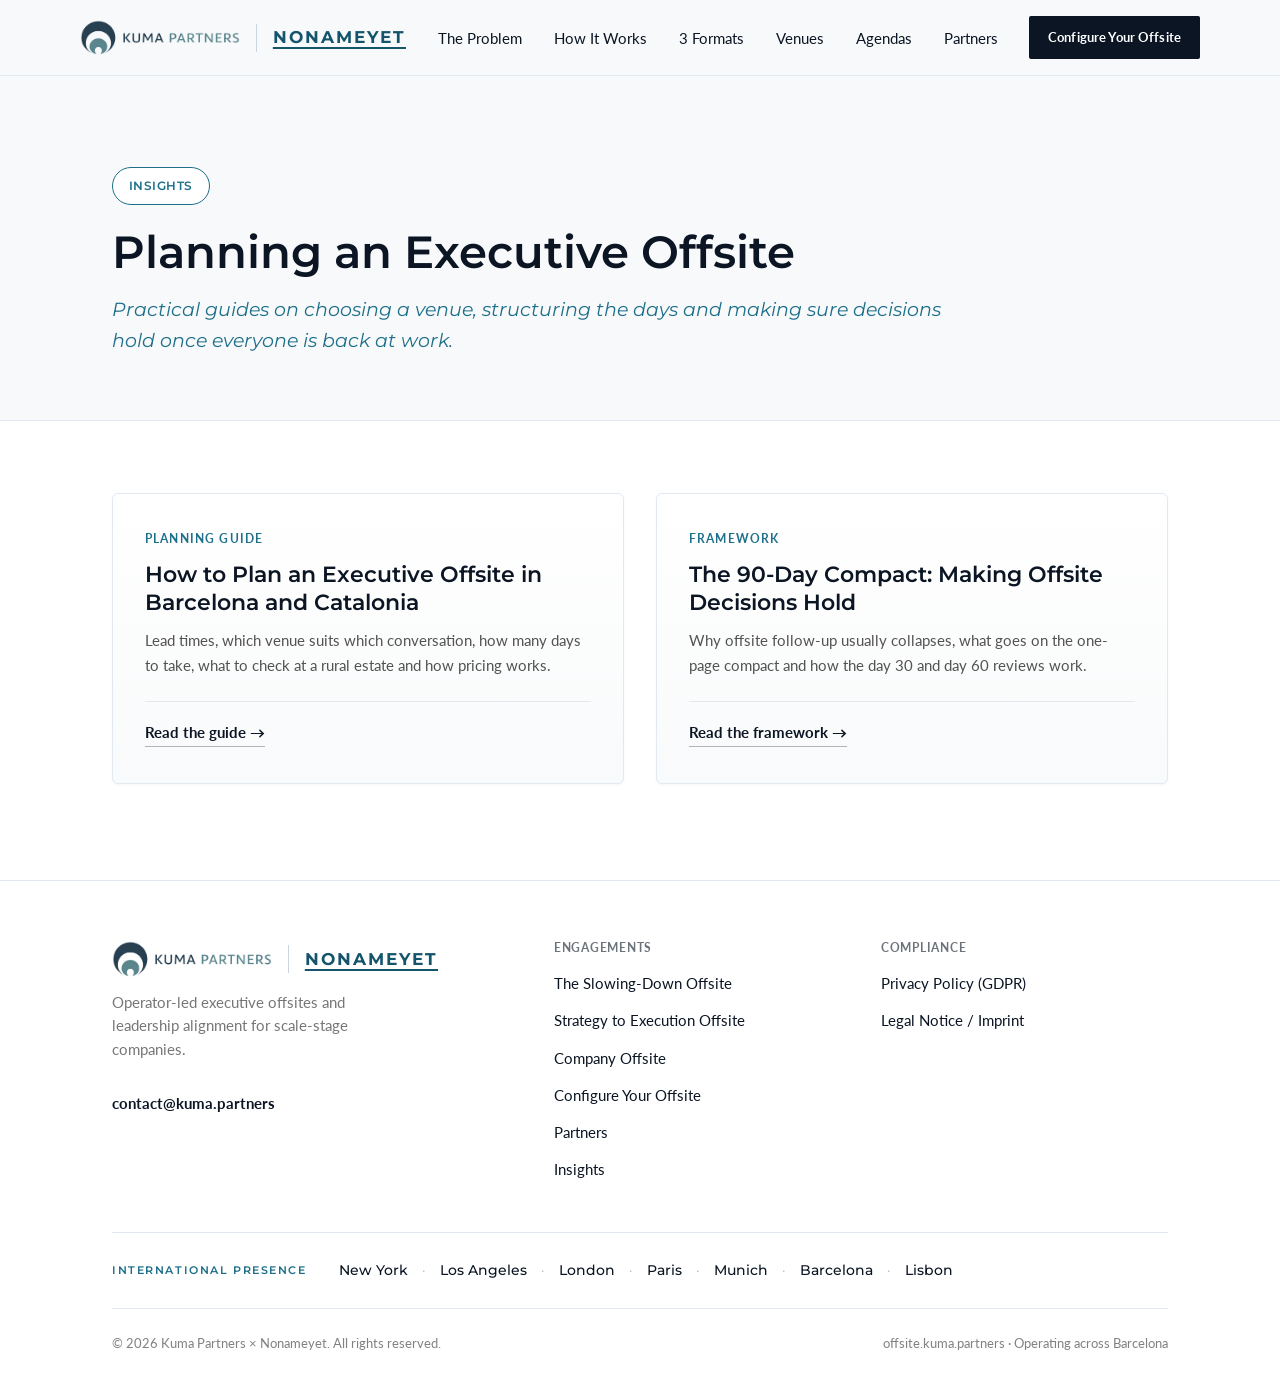
==== commit c9b711a5: "Add files via upload" ====
--- a/insights/index.html
+++ b/insights/index.html
@@ -41,6 +41,11 @@
       "@type": "Article",
       "headline": "How to Plan an Executive Offsite in Barcelona and Catalonia",
       "url": "https://offsite.kuma.partners/insights/barcelona-executive-offsite-guide.html"
+    },
+    {
+      "@type": "Article",
+      "headline": "The 90-Day Compact: Making Offsite Decisions Hold",
+      "url": "https://offsite.kuma.partners/insights/90-day-execution-compact.html"
     }
   ]
 }
@@ -102,10 +107,13 @@
           </div>
         </article>
 
-        <article class="tier-card insight-card insight-card-upcoming">
-          <span class="tier-label">Coming next</span>
-          <h2>The 90-Day Compact</h2>
-          <p>How leadership teams stop offsite decisions fading by Monday: one owner per bet, a list of what stops and review dates agreed before anyone leaves the room.</p>
+        <article class="tier-card insight-card">
+          <span class="tier-label">Framework</span>
+          <h2><a href="/insights/90-day-execution-compact.html">The 90-Day Compact: Making Offsite Decisions Hold</a></h2>
+          <p>Why offsite follow-up usually collapses, what goes on the one-page compact and how the day 30 and day 60 reviews work.</p>
+          <div class="insight-card-foot">
+            <a href="/insights/90-day-execution-compact.html" class="btn-link">Read the framework &rarr;</a>
+          </div>
         </article>
 
       </div>
--- a/configurator.css
+++ b/configurator.css
@@ -1005,7 +1005,7 @@
 .article-body p{margin:0 0 18px;}
 .article-lead{font-size:1.25rem; line-height:1.55; font-weight:700; color:var(--navy);}
 .article-body h2{font-size:1.5rem; line-height:1.25; margin:44px 0 14px;}
-.article-body ul{margin:0 0 18px; padding-left:22px;}
+.article-body ul, .article-body ol{margin:0 0 18px; padding-left:22px;}
 .article-body li{margin-bottom:10px;}
 .article-table-wrap{overflow-x:auto; margin:26px 0 30px; border:1px solid var(--hairline-color); border-radius:var(--radius-sm);}
 .article-table{width:100%; min-width:620px; border-collapse:collapse; font-size:.9rem; line-height:1.45; text-align:left;}
@@ -1022,6 +1022,7 @@
 }
 .article-cta h3{font-size:1.2rem; margin:0 0 8px;}
 .article-cta p{font-size:.96rem; margin:0 0 18px;}
+.article-cta p a, .article-body > p a, .article-body li a{color:var(--teal);}
 @media (max-width:768px){
   .insights-hero{padding:56px 0 44px;}
   .insights-hero h1{font-size:2.1rem;}
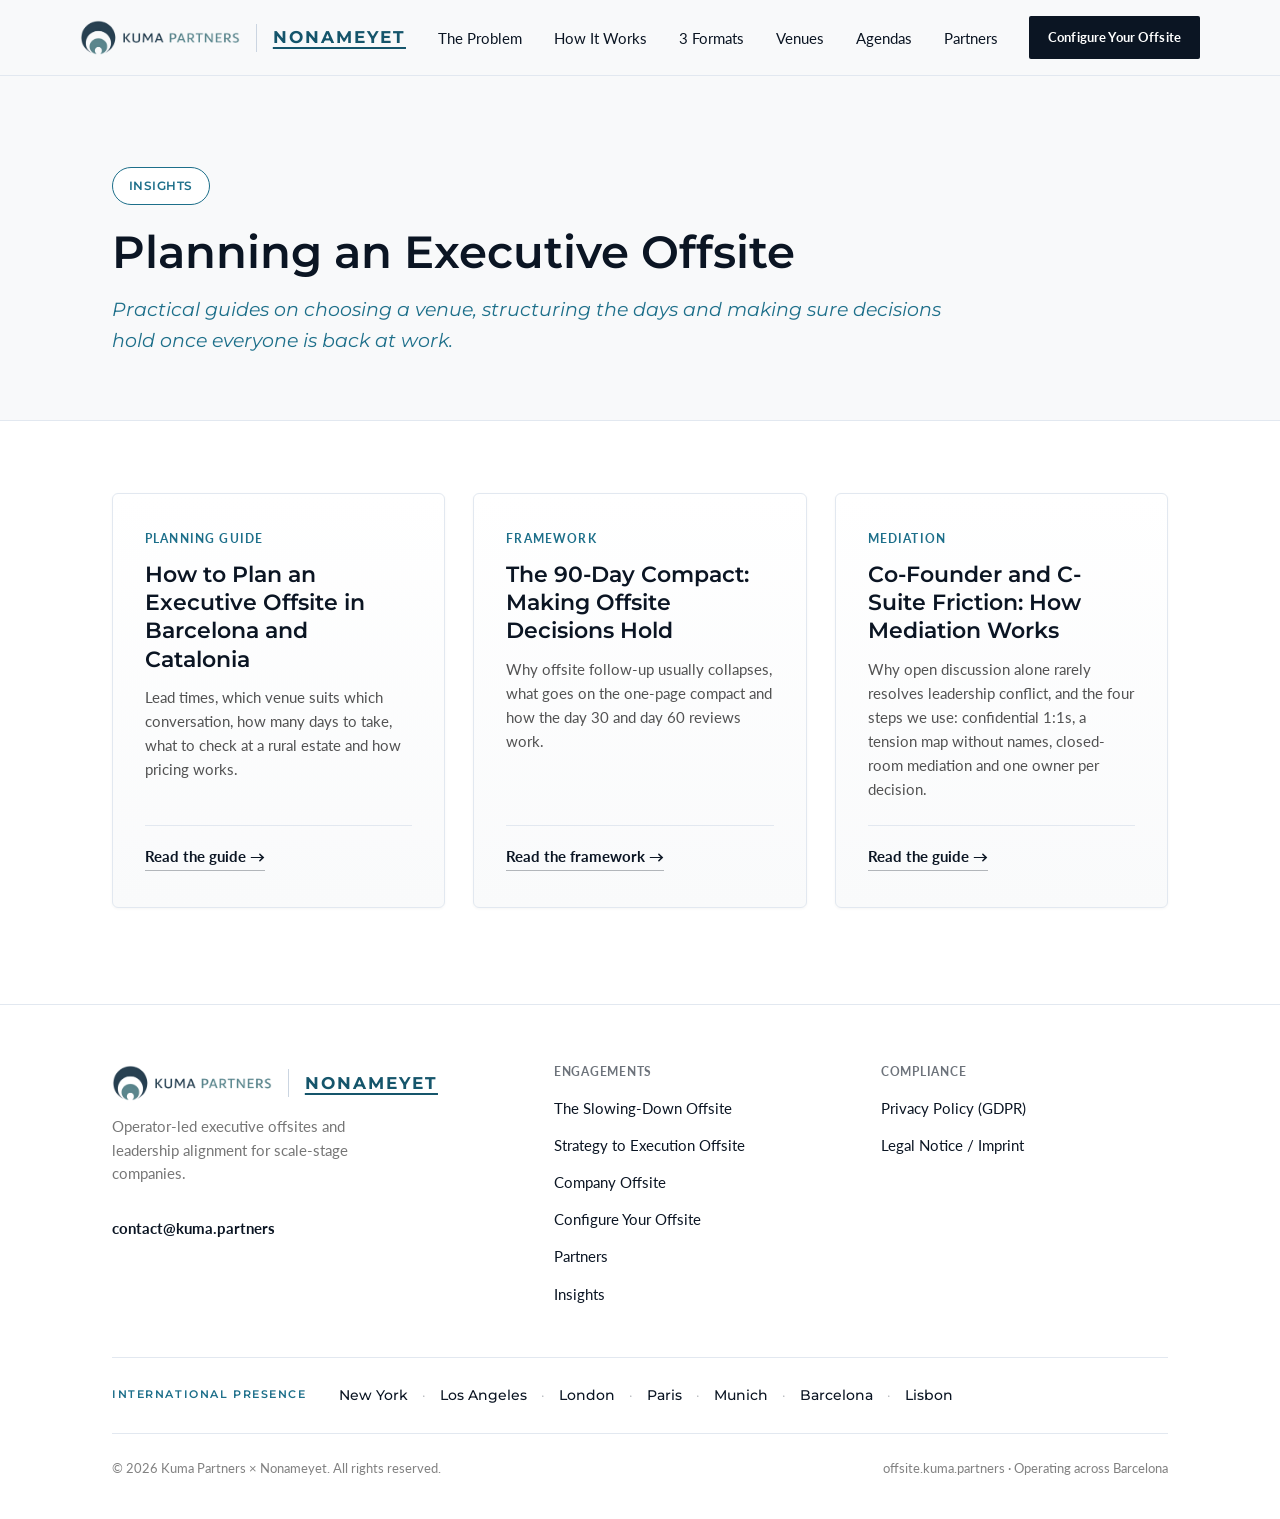
==== commit 4fb36d49: "Add files via upload" ====
--- a/insights/index.html
+++ b/insights/index.html
@@ -46,6 +46,11 @@
       "@type": "Article",
       "headline": "The 90-Day Compact: Making Offsite Decisions Hold",
       "url": "https://offsite.kuma.partners/insights/90-day-execution-compact.html"
+    },
+    {
+      "@type": "Article",
+      "headline": "Co-Founder and C-Suite Friction: How Mediation Works",
+      "url": "https://offsite.kuma.partners/insights/c-suite-friction-mediation.html"
     }
   ]
 }
@@ -116,6 +121,15 @@
           </div>
         </article>
 
+        <article class="tier-card insight-card">
+          <span class="tier-label">Mediation</span>
+          <h2><a href="/insights/c-suite-friction-mediation.html">Co-Founder and C-Suite Friction: How Mediation Works</a></h2>
+          <p>Why open discussion alone rarely resolves leadership conflict, and the four steps we use: confidential 1:1s, a tension map without names, closed-room mediation and one owner per decision.</p>
+          <div class="insight-card-foot">
+            <a href="/insights/c-suite-friction-mediation.html" class="btn-link">Read the guide &rarr;</a>
+          </div>
+        </article>
+
       </div>
     </div>
   </section>
--- a/configurator.css
+++ b/configurator.css
@@ -978,7 +978,7 @@
 .insights-hero h1{font-size:2.8rem; line-height:1.15; margin:0 0 16px;}
 .insights-hero .subhead{font-size:1.2rem; line-height:1.6; margin:0;}
 .insights-list{background:#fff; padding:72px 0 96px;}
-.insights-grid{display:grid; grid-template-columns:repeat(2,1fr); gap:32px;}
+.insights-grid{display:grid; grid-template-columns:repeat(3,1fr); gap:28px;}
 .insight-card{padding:36px 32px; display:flex; flex-direction:column;}
 .insight-card h2{font-size:1.35rem; line-height:1.3; margin:0 0 12px;}
 .insight-card h2 a{color:var(--navy); text-decoration:none;}
@@ -1033,3 +1033,4 @@
   .article-body{font-size:1rem;}
   .article-lead{font-size:1.12rem;}
 }
+@media (max-width:1000px) and (min-width:769px){.insights-grid{grid-template-columns:repeat(2,1fr);}}
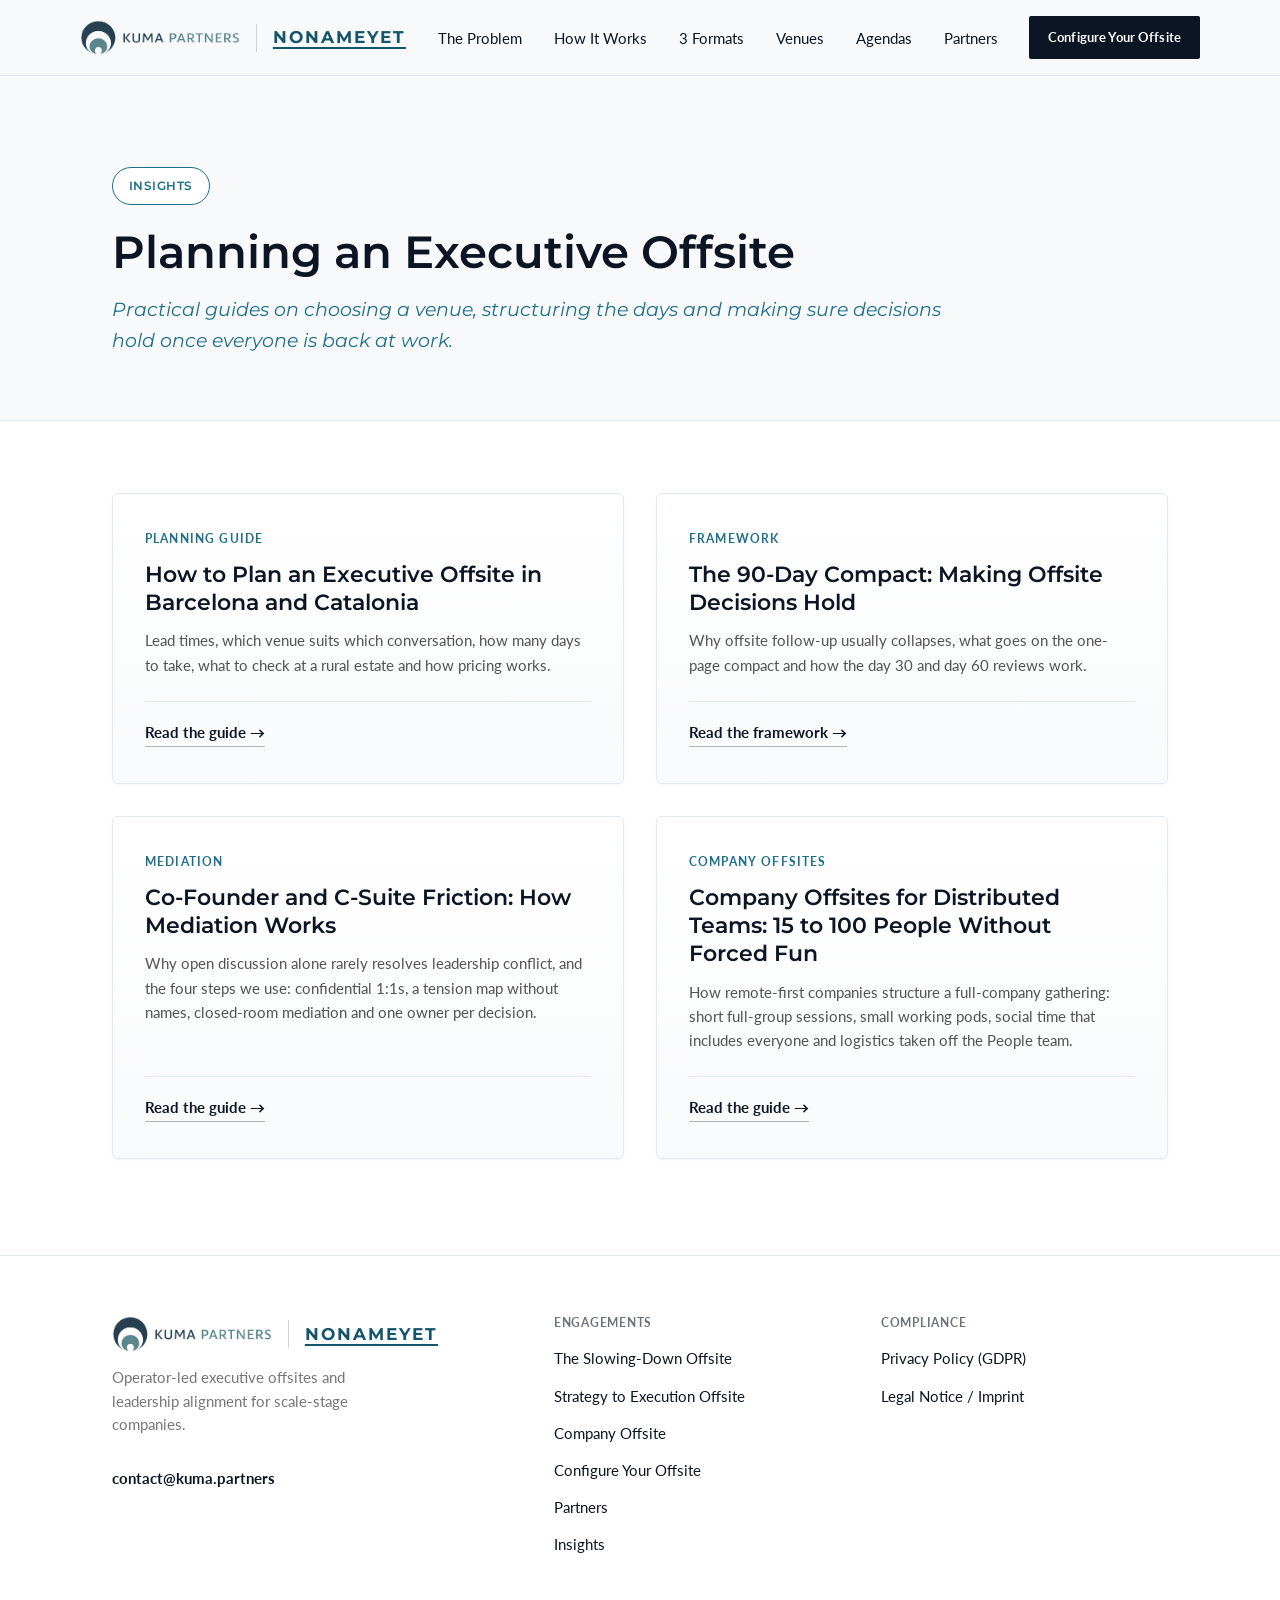
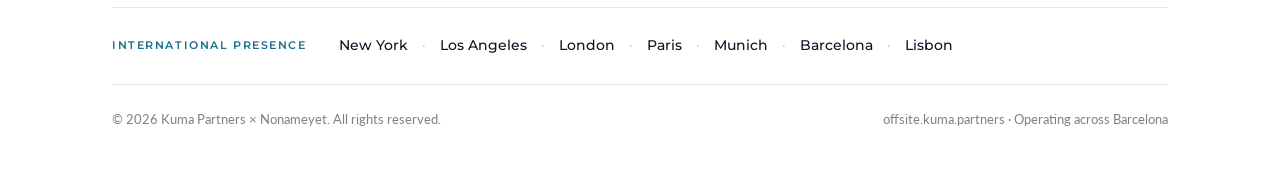
==== commit 82afff93: "Add files via upload" ====
--- a/insights/index.html
+++ b/insights/index.html
@@ -51,6 +51,11 @@
       "@type": "Article",
       "headline": "Co-Founder and C-Suite Friction: How Mediation Works",
       "url": "https://offsite.kuma.partners/insights/c-suite-friction-mediation.html"
+    },
+    {
+      "@type": "Article",
+      "headline": "Company Offsites for Distributed Teams: 15 to 100 People Without Forced Fun",
+      "url": "https://offsite.kuma.partners/insights/company-momentum-remote-teams.html"
     }
   ]
 }
@@ -130,6 +135,15 @@
           </div>
         </article>
 
+        <article class="tier-card insight-card">
+          <span class="tier-label">Company offsites</span>
+          <h2><a href="/insights/company-momentum-remote-teams.html">Company Offsites for Distributed Teams: 15 to 100 People Without Forced Fun</a></h2>
+          <p>How remote-first companies structure a full-company gathering: short full-group sessions, small working pods, social time that includes everyone and logistics taken off the People team.</p>
+          <div class="insight-card-foot">
+            <a href="/insights/company-momentum-remote-teams.html" class="btn-link">Read the guide &rarr;</a>
+          </div>
+        </article>
+
       </div>
     </div>
   </section>
--- a/configurator.css
+++ b/configurator.css
@@ -978,7 +978,7 @@
 .insights-hero h1{font-size:2.8rem; line-height:1.15; margin:0 0 16px;}
 .insights-hero .subhead{font-size:1.2rem; line-height:1.6; margin:0;}
 .insights-list{background:#fff; padding:72px 0 96px;}
-.insights-grid{display:grid; grid-template-columns:repeat(3,1fr); gap:28px;}
+.insights-grid{display:grid; grid-template-columns:repeat(2,1fr); gap:32px;}
 .insight-card{padding:36px 32px; display:flex; flex-direction:column;}
 .insight-card h2{font-size:1.35rem; line-height:1.3; margin:0 0 12px;}
 .insight-card h2 a{color:var(--navy); text-decoration:none;}
@@ -1033,4 +1033,3 @@
   .article-body{font-size:1rem;}
   .article-lead{font-size:1.12rem;}
 }
-@media (max-width:1000px) and (min-width:769px){.insights-grid{grid-template-columns:repeat(2,1fr);}}
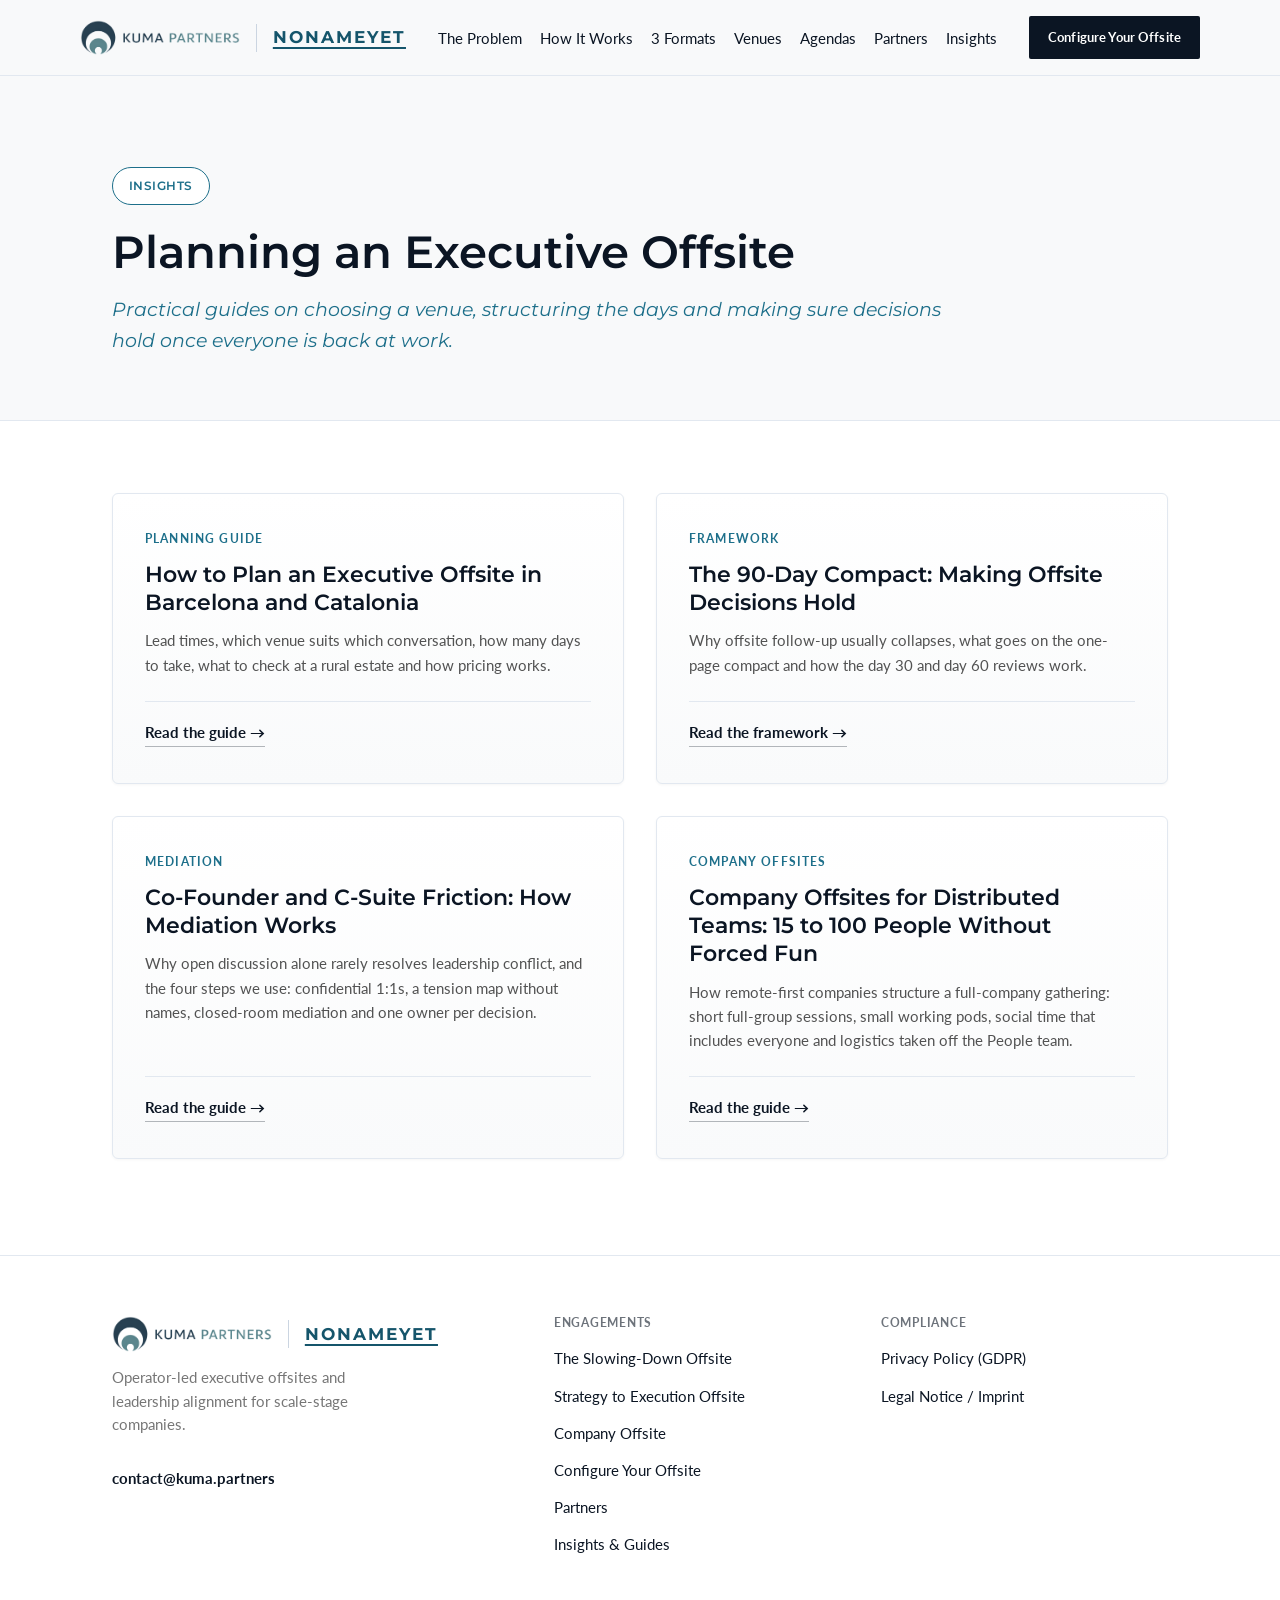
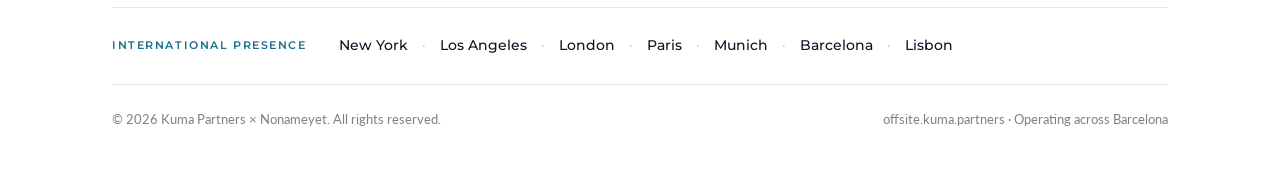
==== commit 01ba0c8e: "Add files via upload" ====
--- a/insights/index.html
+++ b/insights/index.html
@@ -79,6 +79,7 @@
       <li><a href="/#dossier">Venues</a></li>
       <li><a href="/#cadence">Agendas</a></li>
       <li><a href="/partners.html">Partners</a></li>
+      <li><a href="/insights/" aria-current="page">Insights</a></li>
       <li class="nav-mobile-only">
         <a href="/#configurator" class="btn btn-primary btn-sm">Configure Your Offsite</a>
       </li>
@@ -171,7 +172,7 @@
           <li><a href="/#formats">Company Offsite</a></li>
           <li><a href="/#configurator">Configure Your Offsite</a></li>
           <li><a href="/partners.html">Partners</a></li>
-          <li><a href="/insights/">Insights</a></li>
+          <li><a href="/insights/">Insights &amp; Guides</a></li>
         </ul>
       </div>
       <div>
--- a/configurator.css
+++ b/configurator.css
@@ -691,12 +691,17 @@
    with the proof strip one step deeper and two dark navy anchors (gallery,
    contact). Set here by id, not inline, so the order is readable in one place.
    ========================================================================= */
-.hero-editorial, #process, #cadence, #faq, #collective{
-  background:var(--cream); border-bottom:1px solid var(--hairline-color);
-}
-#problem, #formats, #dossier{
-  background:#fff; border-bottom:1px solid var(--hairline-color);
-}
+/* Soft vertical gradients (Oct 2026): each light section fades between white
+   and --section-tint, and neighbours meet on the same colour, so the page
+   shifts tone gradually with no hard band or hairline between light sections.
+   Hairlines stay only where a light section meets the proof strip. */
+:root{--section-tint:#F1F4F8;}
+.hero-editorial{
+  background:linear-gradient(180deg, rgba(var(--teal-rgb),.08) 0%, rgba(var(--teal-rgb),0) 60%), var(--cream);
+  border-bottom:1px solid var(--hairline-color);
+}
+#problem, #formats, #dossier, #collective{background:linear-gradient(180deg, #FFFFFF 0%, var(--section-tint) 100%);}
+#process, #cadence, #faq{background:linear-gradient(180deg, var(--section-tint) 0%, #FFFFFF 100%);}
 footer.site{background:#fff; border-top:1px solid var(--hairline-color);}
 
 .proof{
@@ -1033,3 +1038,70 @@
   .article-body{font-size:1rem;}
   .article-lead{font-size:1.12rem;}
 }
+
+/* =========================================================================
+   Scroll reveal: fade and rise as an element enters the viewport. Same
+   timing as www.kuma.partners. The classes are added by app.js, so with
+   JavaScript off (or reduced motion on) nothing is ever hidden. app.js
+   removes them again once the transition has run, which hands each card
+   back its own hover transition.
+   ========================================================================= */
+.reveal-item{
+  opacity:0; transform:translateY(24px);
+  transition:opacity 650ms cubic-bezier(.2,.8,.2,1), transform 650ms cubic-bezier(.2,.8,.2,1);
+}
+.reveal-item.is-revealed{opacity:1; transform:none;}
+@media (prefers-reduced-motion: reduce){
+  .reveal-item{opacity:1; transform:none; transition:none;}
+}
+@media print{.reveal-item{opacity:1; transform:none;}}
+
+/* Partners page: the specialist bench had its three columns set inline, so
+   it never collapsed and pushed the third column off screen on phones. Now a
+   class: three columns, two at 860px and below, one at 480px and below. */
+.advisor-grid-3{grid-template-columns:repeat(3,1fr);}
+@media (max-width:860px){
+  .advisor-grid-3{grid-template-columns:1fr 1fr; gap:16px;}
+}
+@media (max-width:480px){
+  .advisor-grid-3{grid-template-columns:1fr;}
+}
+
+/* =========================================================================
+   Seven-item top nav ("Insights" added). Links sit closer together and never
+   wrap, and the hamburger menu now takes over at 1180px instead of 860px:
+   between those widths the bar had already been wrapping onto two lines.
+   ========================================================================= */
+.nav-links{gap:18px;}
+.nav-links a{white-space:nowrap;}
+@media (max-width:1180px){
+  .nav-cta{display:none;}
+  .nav-toggle{display:flex;}
+  .nav-links{
+    display:none; position:absolute; top:100%; left:0; right:0;
+    flex-direction:column; align-items:stretch; gap:0;
+    background:var(--cream); border-bottom:1px solid var(--hairline-color);
+    padding:6px 32px 24px; box-shadow:0 20px 40px -28px rgba(var(--navy-rgb),.35);
+    max-height:calc(100vh - 79px); overflow-y:auto;
+  }
+  header.site.nav-open .nav-links{display:flex;}
+  .nav-links li{width:100%;}
+  .nav-links > li > a{display:block; width:100%; padding:15px 0; border-bottom:1px solid rgba(var(--navy-rgb),.08);}
+  .nav-mobile-only{display:block; margin-top:16px;}
+  .nav-mobile-only .btn{width:100%; justify-content:center;}
+}
+
+/* Contextual links from the landing page into the insights guides */
+.inline-guide-link{color:var(--teal); font-weight:700; text-decoration:underline; text-underline-offset:3px; white-space:nowrap;}
+.inline-guide-link:hover{color:var(--navy);}
+.inline-guide-link-block{display:block; width:max-content; margin-top:8px; font-size:.84rem;}
+
+/* Partner cards: columns could not shrink below their widest unbroken row, so
+   between 861px and about 1000px the grid pushed the page wider than the
+   screen. Columns may now shrink, link rows wrap, and the grid stacks from
+   1000px down. */
+.partner-grid{grid-template-columns:repeat(3,minmax(0,1fr));}
+.partner-card-lg .social-row{flex-wrap:wrap; row-gap:6px;}
+@media (max-width:1000px){
+  .partner-grid{grid-template-columns:1fr;}
+}
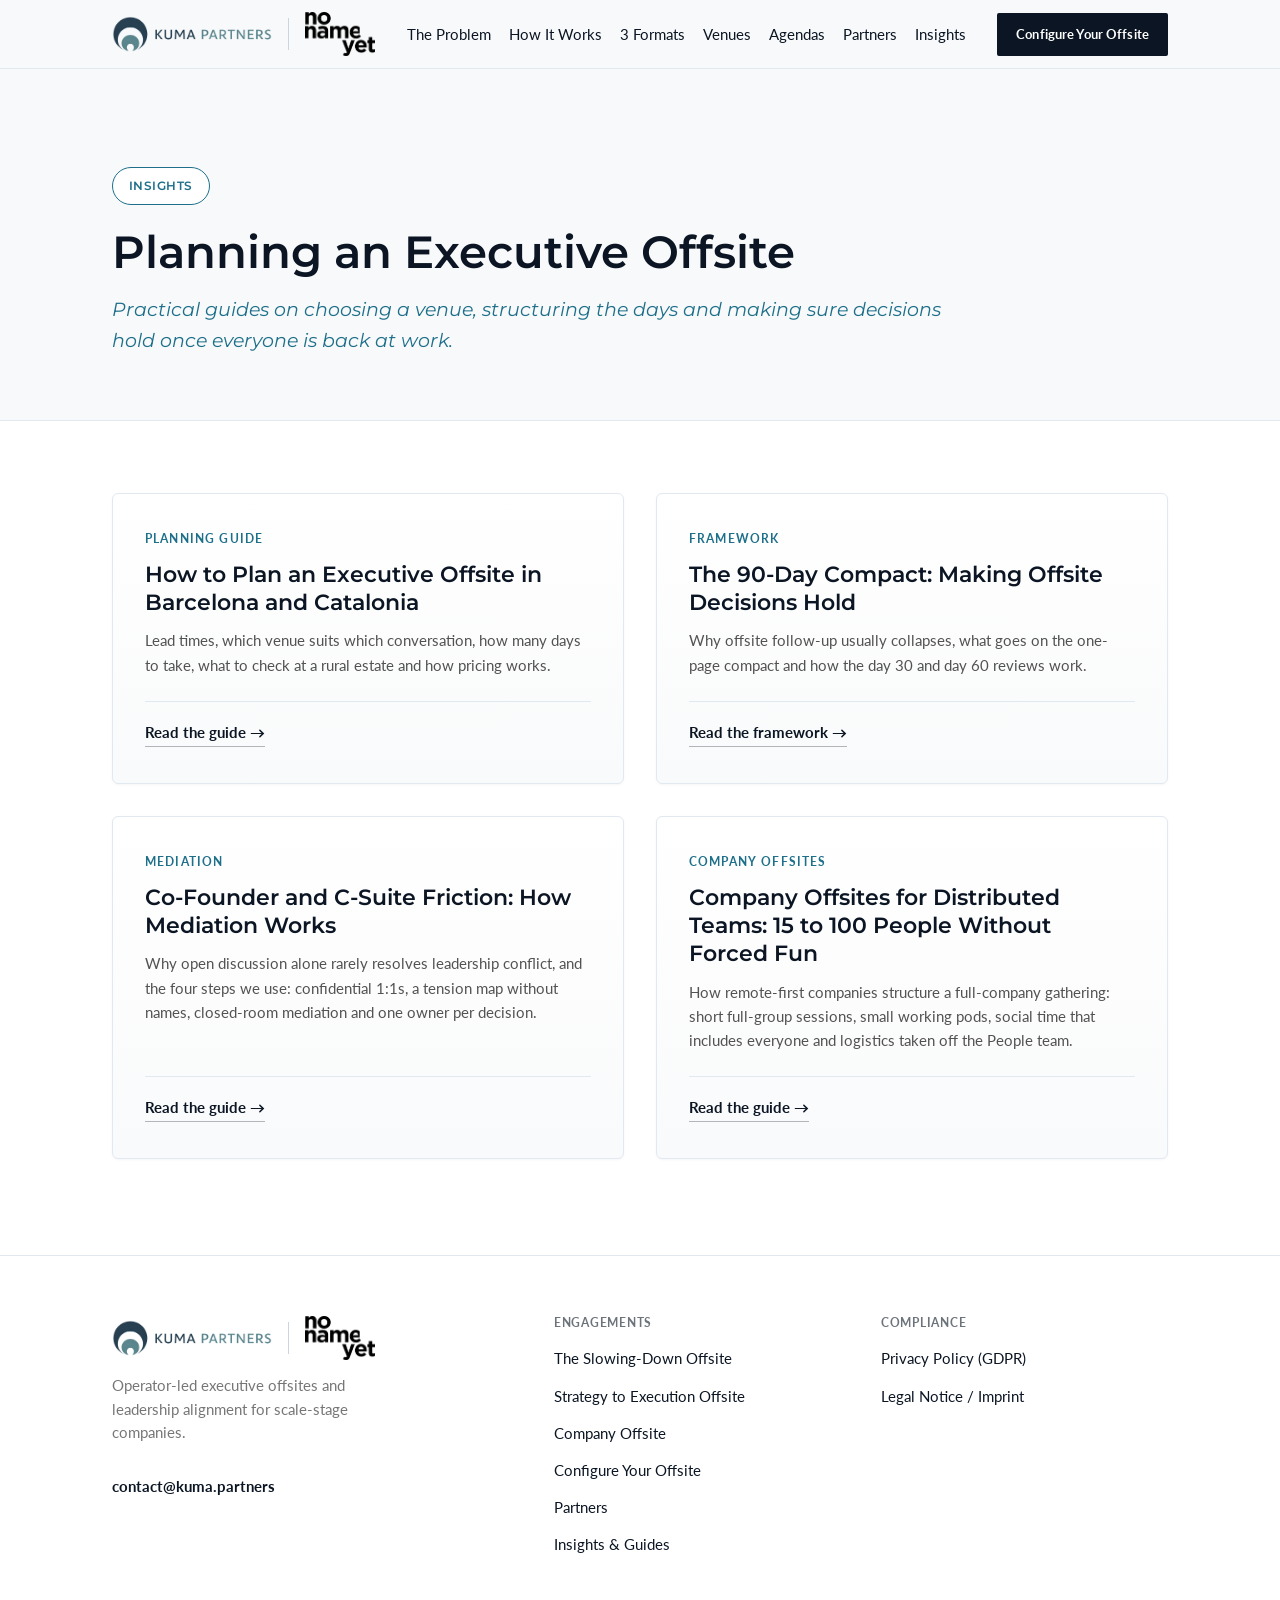
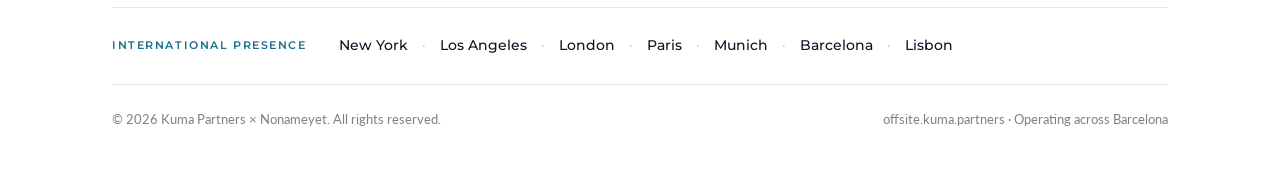
==== commit 65d1030b: "Add files via upload" ====
--- a/insights/index.html
+++ b/insights/index.html
@@ -69,7 +69,7 @@
       <div class="logo-lockup-track">
         <img src="../assets/logo-lockup.png" alt="Kuma Partners" class="logo-kuma">
         <span class="logo-divider" aria-hidden="true"></span>
-        <span class="logo-nonameyet">NONAMEYET</span>
+        <img src="../assets/logo-nonameyet.png" alt="Nonameyet" class="logo-nonameyet" width="577" height="360">
       </div>
     </a>
     <ul class="nav-links">
@@ -158,7 +158,7 @@
           <div class="logo-lockup-track">
             <img src="../assets/logo-lockup.png" alt="Kuma Partners" class="logo-kuma">
             <span class="logo-divider" aria-hidden="true"></span>
-            <span class="logo-nonameyet">NONAMEYET</span>
+            <img src="../assets/logo-nonameyet.png" alt="Nonameyet" class="logo-nonameyet" width="577" height="360">
           </div>
         </a>
         <p style="font-size:.92rem; color:rgba(26,26,26,.6); max-width:280px;">Operator-led executive offsites and leadership alignment for scale-stage companies.</p>
--- a/configurator.css
+++ b/configurator.css
@@ -13,31 +13,30 @@
    are called out where they diverge from a token.
    ========================================================================= */
 
-/* Co-branded header/footer lockup: the real Kuma Partners mark (an <img>,
-   transparent PNG) plus a hairline divider plus a plain-text "NONAMEYET"
-   wordmark, laid out as siblings rather than pre-composited into one
-   image, so each piece stays crisp and independently styleable. */
+/* Co-branded header/footer lockup: the Kuma Partners mark, a hairline
+   divider and the Nonameyet logo, each its own transparent PNG so every
+   piece stays crisp. The Nonameyet logo is a three-line stacked mark, so it
+   runs taller than the Kuma lockup to keep its lettering legible. */
 .logo-jv{display:inline-flex; align-items:center; text-decoration:none;}
 .logo-lockup-track{display:inline-flex; align-items:center; gap:16px;}
 .logo-kuma{height:36px; width:auto; display:block; object-fit:contain;}
 .logo-divider{
-  display:inline-block; width:1px; height:28px; flex-shrink:0;
-  /* Slightly warmer/darker than --hairline-color (#E2E8F0) so it reads
-     against the frosted header background; not a design-system token. */
+  display:inline-block; width:1px; height:32px; flex-shrink:0;
+  /* Slightly darker than --hairline-color so it reads against the frosted
+     header background; not a design-system token. */
   background:#CBD5E1;
 }
-.logo-nonameyet{
-  font-family:'Montserrat',Arial,sans-serif; font-weight:700; font-size:1.05rem;
-  letter-spacing:.12em; display:inline-block; line-height:1;
-  /* Deeper than --teal (#1D6F8A) to match the reference lockup; a
-     one-off, not a new token. */
-  color:#15556B;
-  text-decoration:underline; text-underline-offset:4px; text-decoration-thickness:1.5px;
-}
+.logo-nonameyet{height:44px; width:auto; display:block; object-fit:contain;}
+/* The header bar is <nav class="wrap nav">, and .nav's "padding:16px 0" was
+   cancelling .wrap's side gutters: the logo sat flush against the screen edge
+   on phones and 32px left of the page content on desktop. Gutters restored. */
+header.site .nav{padding:12px 32px;}
+header.site.scrolled .nav{padding:8px 32px;}
 @media (max-width:860px){
-  .logo-kuma{height:30px;}
-  .logo-divider{height:22px;}
-  .logo-nonameyet{font-size:.9rem;}
+  .logo-kuma{height:28px;}
+  .logo-divider{height:26px;}
+  .logo-nonameyet{height:36px;}
+  .logo-lockup-track{gap:12px;}
 }
 
 /* Configurator: monospace two-digit numbering prefix on each scorecard-option,
@@ -1105,3 +1104,67 @@
 @media (max-width:1000px){
   .partner-grid{grid-template-columns:1fr;}
 }
+
+/* =========================================================================
+   Hairline pass: every border on the site is 1px (focus outlines excepted).
+   Cards share the hairline colour on all four sides; the featured card and
+   the open card keep a darker 1px edge plus a soft shadow.
+   ========================================================================= */
+.tier-card, .place-card, .partner-card-lg, .advisor-card, .format-detail-col-boxed{
+  border:1px solid var(--hairline-color);
+}
+.tier-card.tier-featured{
+  border:1px solid rgba(var(--navy-rgb),.28);
+  box-shadow:0 16px 32px -16px rgba(var(--navy-rgb),.14);
+}
+.format-detail{border-top:1px solid var(--teal);}
+.standard-banner, .cadence-arrival-banner, .intake-trust-grid .value-card, .moat-pull-quote{border-left-width:1px;}
+.intake-avatar-stack img{border-width:1px;}
+.btn-secondary.btn-sm{border-color:rgba(var(--navy-rgb),.4);}
+.btn-secondary.btn-sm:hover{border-color:var(--navy);}
+
+/* =========================================================================
+   Operator cards on index.html (#collective): four equal-height editorial
+   cards. Bio always visible, languages on one line, links locked to the
+   bottom. No hover drawer.
+   ========================================================================= */
+.partner-grid-4{grid-template-columns:repeat(4,minmax(0,1fr)); gap:24px; align-items:stretch;}
+.partner-card-editorial{
+  display:flex; flex-direction:column; justify-content:space-between; height:auto;
+  padding:28px 24px; background:#fff; border-radius:var(--radius-md); box-shadow:var(--card-sheen);
+  transition:border-color .2s ease, box-shadow .2s ease;
+}
+.partner-card-editorial:hover{border-color:rgba(var(--navy-rgb),.22); box-shadow:0 16px 36px -16px rgba(var(--navy-rgb),.12);}
+.partner-card-top{display:flex; flex-direction:column; flex:1;}
+.partner-card-editorial .partner-photo{width:64px; height:64px; margin-bottom:18px;}
+.partner-superpower{
+  display:block; font-family:'Lato',Arial,sans-serif; font-size:.7rem; font-weight:700;
+  text-transform:uppercase; letter-spacing:.08em; line-height:1.45; color:var(--teal); margin-bottom:6px;
+}
+.partner-card-editorial h3{font-size:1.18rem; line-height:1.25; margin:0 0 4px;}
+.partner-card-editorial .role{
+  display:block; font-family:'Lato',Arial,sans-serif; font-size:.8rem; font-weight:700; line-height:1.4;
+  color:rgba(var(--navy-rgb),.65); margin-bottom:16px;
+}
+.partner-card-editorial .partner-bio{font-size:.88rem; line-height:1.55; color:rgba(26,26,26,.78); margin:0 0 20px;}
+.partner-card-bottom{
+  margin-top:auto; padding-top:16px; border-top:1px solid var(--hairline-color);
+  display:flex; flex-direction:column; gap:12px;
+}
+.partner-languages-line{font-family:'Lato',Arial,sans-serif; font-size:.74rem; font-weight:700; letter-spacing:.02em; color:var(--teal); white-space:nowrap;}
+.partner-languages-line span{
+  font-size:.68rem; text-transform:uppercase; letter-spacing:.08em; color:rgba(var(--navy-rgb),.5); margin-right:4px;
+}
+.partner-languages-line abbr{text-decoration:none; cursor:help;}
+.partner-links-line{display:flex; align-items:center; flex-wrap:wrap; gap:6px 16px;}
+.partner-links-line a{
+  font-family:'Lato',Arial,sans-serif; font-weight:700; font-size:.82rem; color:var(--navy);
+  text-decoration:none; transition:color .15s ease;
+}
+.partner-links-line a:hover{color:var(--teal);}
+@media (max-width:1100px){
+  .partner-grid-4{grid-template-columns:repeat(2,minmax(0,1fr)); gap:20px;}
+}
+@media (max-width:640px){
+  .partner-grid-4{grid-template-columns:1fr;}
+}
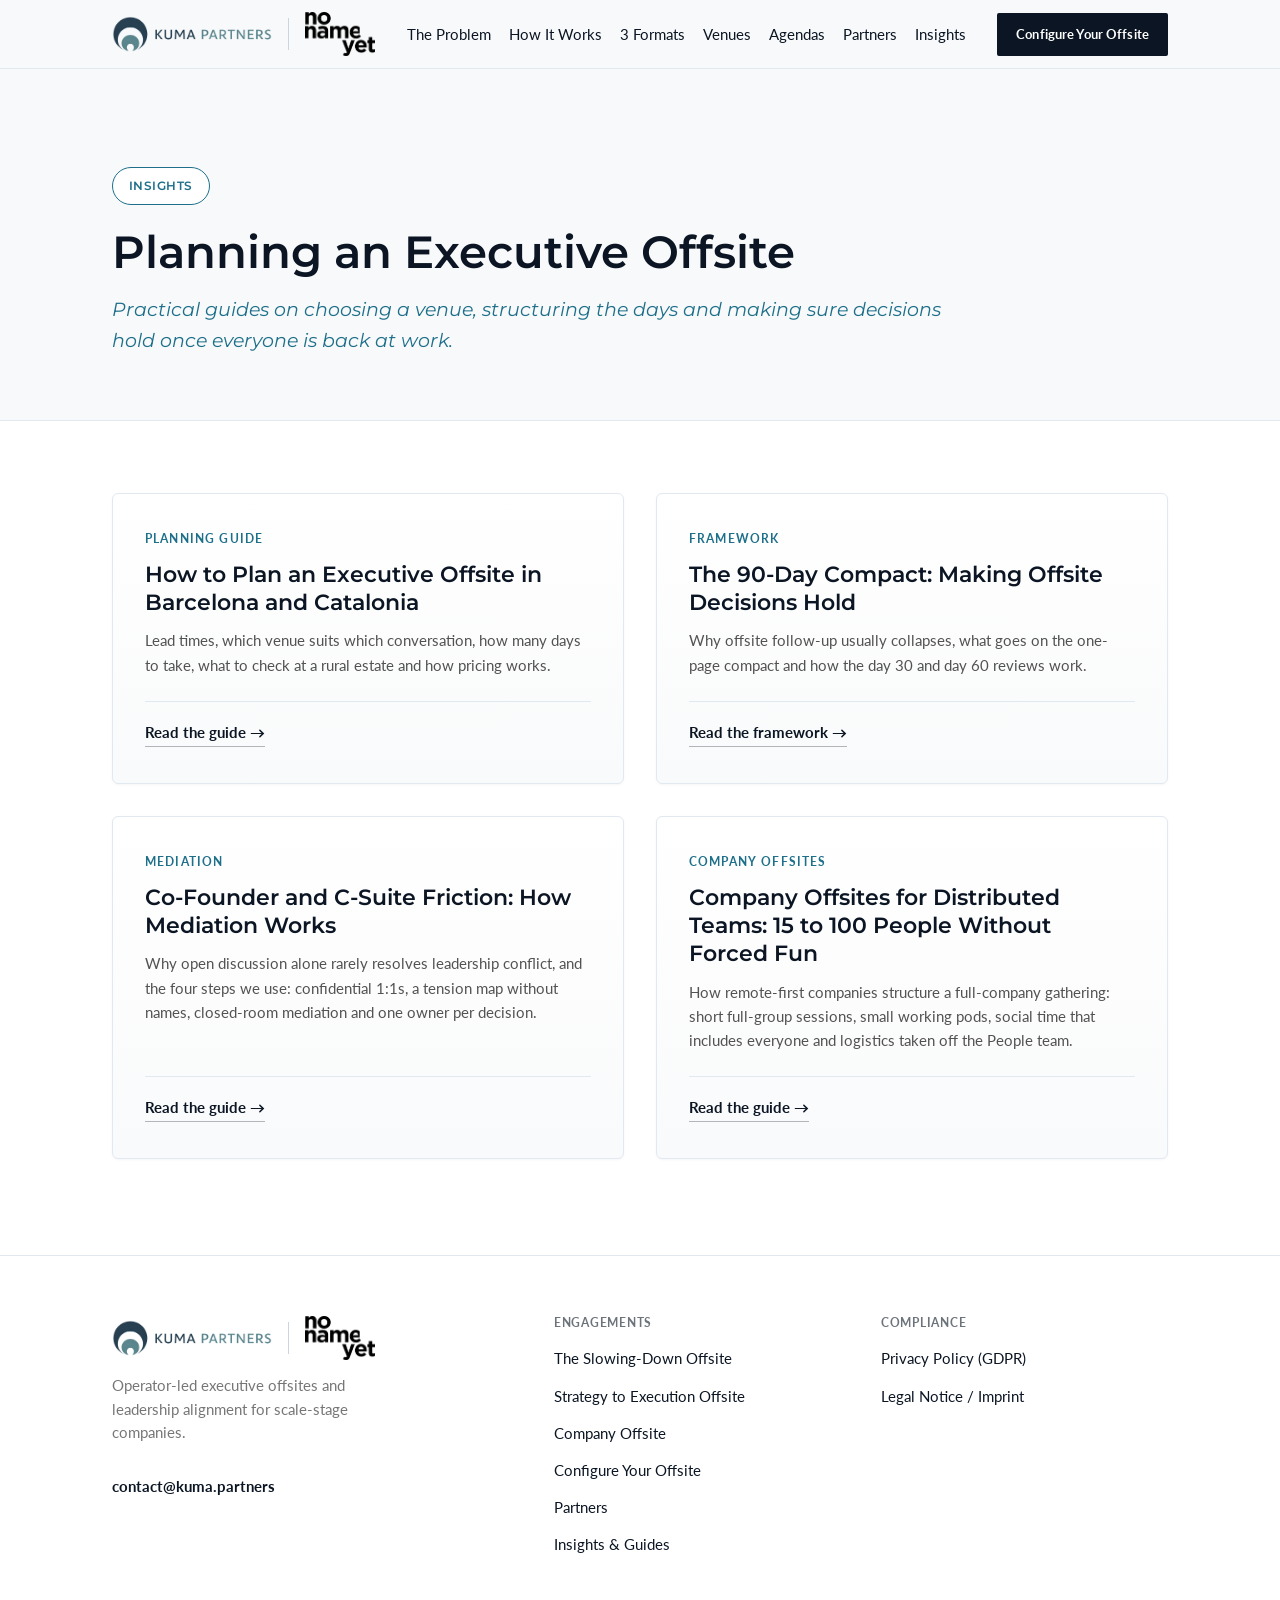
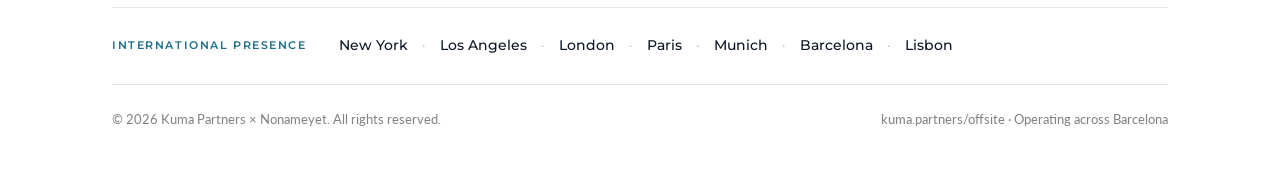
==== commit 414b0dd2: "Add files via upload" ====
--- a/insights/index.html
+++ b/insights/index.html
@@ -2,17 +2,28 @@
 <html lang="en">
 <head>
 <meta charset="UTF-8">
+<script>
+  /* Served under www.kuma.partners/offsite/ by a Netlify proxy. Netlify cannot
+     redirect /offsite to /offsite/ (it treats both as the same path, so the
+     rule loops), so a missing trailing slash is added here instead; without
+     it the relative CSS, image and link paths would resolve outside /offsite/. */
+  (function () {
+    var p = window.location.pathname;
+    if (/\/(offsite|insights)$/.test(p)) window.location.replace(p + "/" + window.location.search + window.location.hash);
+  })();
+</script>
+
 <meta name="viewport" content="width=device-width, initial-scale=1.0">
 <title>Insights: Planning an Executive Offsite | Kuma Partners</title>
 <meta name="description" content="Practical guides on planning and running executive offsites in Barcelona and Catalonia: venues, agendas, logistics and follow-through.">
-<link rel="canonical" href="https://offsite.kuma.partners/insights/">
+<link rel="canonical" href="https://www.kuma.partners/offsite/insights/">
 <meta name="robots" content="index, follow">
 
 <meta property="og:type" content="article">
-<meta property="og:url" content="https://offsite.kuma.partners/insights/">
+<meta property="og:url" content="https://www.kuma.partners/offsite/insights/">
 <meta property="og:title" content="Insights: Planning an Executive Offsite | Kuma Partners">
 <meta property="og:description" content="Practical guides on planning and running executive offsites in Barcelona and Catalonia: venues, agendas, logistics and follow-through.">
-<meta property="og:image" content="https://offsite.kuma.partners/assets/environments/masia-barcelona.jpeg">
+<meta property="og:image" content="https://www.kuma.partners/offsite/assets/environments/masia-barcelona.jpeg">
 <meta name="twitter:card" content="summary_large_image">
 
 <link rel="icon" href="../assets/logo-icon.png">
@@ -23,8 +34,8 @@
 {
   "@context": "https://schema.org",
   "@type": "CollectionPage",
-  "@id": "https://offsite.kuma.partners/insights/#collection",
-  "url": "https://offsite.kuma.partners/insights/",
+  "@id": "https://www.kuma.partners/offsite/insights/#collection",
+  "url": "https://www.kuma.partners/offsite/insights/",
   "name": "Planning an Executive Offsite: Insights",
   "description": "Practical guides on planning and running executive offsites in Barcelona and Catalonia.",
   "publisher": {
@@ -40,22 +51,22 @@
     {
       "@type": "Article",
       "headline": "How to Plan an Executive Offsite in Barcelona and Catalonia",
-      "url": "https://offsite.kuma.partners/insights/barcelona-executive-offsite-guide.html"
+      "url": "https://www.kuma.partners/offsite/insights/barcelona-executive-offsite-guide.html"
     },
     {
       "@type": "Article",
       "headline": "The 90-Day Compact: Making Offsite Decisions Hold",
-      "url": "https://offsite.kuma.partners/insights/90-day-execution-compact.html"
+      "url": "https://www.kuma.partners/offsite/insights/90-day-execution-compact.html"
     },
     {
       "@type": "Article",
       "headline": "Co-Founder and C-Suite Friction: How Mediation Works",
-      "url": "https://offsite.kuma.partners/insights/c-suite-friction-mediation.html"
+      "url": "https://www.kuma.partners/offsite/insights/c-suite-friction-mediation.html"
     },
     {
       "@type": "Article",
       "headline": "Company Offsites for Distributed Teams: 15 to 100 People Without Forced Fun",
-      "url": "https://offsite.kuma.partners/insights/company-momentum-remote-teams.html"
+      "url": "https://www.kuma.partners/offsite/insights/company-momentum-remote-teams.html"
     }
   ]
 }
@@ -65,7 +76,7 @@
 
 <header class="site">
   <nav class="wrap nav">
-    <a href="/" class="logo-jv" aria-label="Kuma Partners × Nonameyet">
+    <a href="../" class="logo-jv" aria-label="Kuma Partners × Nonameyet">
       <div class="logo-lockup-track">
         <img src="../assets/logo-lockup.png" alt="Kuma Partners" class="logo-kuma">
         <span class="logo-divider" aria-hidden="true"></span>
@@ -73,19 +84,19 @@
       </div>
     </a>
     <ul class="nav-links">
-      <li><a href="/#problem">The Problem</a></li>
-      <li><a href="/#process">How It Works</a></li>
-      <li><a href="/#formats">3 Formats</a></li>
-      <li><a href="/#dossier">Venues</a></li>
-      <li><a href="/#cadence">Agendas</a></li>
-      <li><a href="/partners.html">Partners</a></li>
-      <li><a href="/insights/" aria-current="page">Insights</a></li>
+      <li><a href="../#problem">The Problem</a></li>
+      <li><a href="../#process">How It Works</a></li>
+      <li><a href="../#formats">3 Formats</a></li>
+      <li><a href="../#dossier">Venues</a></li>
+      <li><a href="../#cadence">Agendas</a></li>
+      <li><a href="../partners.html">Partners</a></li>
+      <li><a href="../insights/" aria-current="page">Insights</a></li>
       <li class="nav-mobile-only">
-        <a href="/#configurator" class="btn btn-primary btn-sm">Configure Your Offsite</a>
+        <a href="../#configurator" class="btn btn-primary btn-sm">Configure Your Offsite</a>
       </li>
     </ul>
     <div class="nav-cta">
-      <a href="/#configurator" class="btn btn-primary btn-sm">Configure Your Offsite</a>
+      <a href="../#configurator" class="btn btn-primary btn-sm">Configure Your Offsite</a>
     </div>
     <button type="button" class="nav-toggle" aria-label="Toggle navigation menu" aria-expanded="false">
       <svg class="icon-menu" viewBox="0 0 24 24" fill="none" stroke="currentColor" stroke-width="2" stroke-linecap="round" stroke-linejoin="round" aria-hidden="true"><path d="M4 6h16M4 12h16M4 18h16"></path></svg>
@@ -111,37 +122,37 @@
 
         <article class="tier-card insight-card">
           <span class="tier-label">Planning guide</span>
-          <h2><a href="/insights/barcelona-executive-offsite-guide.html">How to Plan an Executive Offsite in Barcelona and Catalonia</a></h2>
+          <h2><a href="../insights/barcelona-executive-offsite-guide.html">How to Plan an Executive Offsite in Barcelona and Catalonia</a></h2>
           <p>Lead times, which venue suits which conversation, how many days to take, what to check at a rural estate and how pricing works.</p>
           <div class="insight-card-foot">
-            <a href="/insights/barcelona-executive-offsite-guide.html" class="btn-link">Read the guide &rarr;</a>
+            <a href="../insights/barcelona-executive-offsite-guide.html" class="btn-link">Read the guide &rarr;</a>
           </div>
         </article>
 
         <article class="tier-card insight-card">
           <span class="tier-label">Framework</span>
-          <h2><a href="/insights/90-day-execution-compact.html">The 90-Day Compact: Making Offsite Decisions Hold</a></h2>
+          <h2><a href="../insights/90-day-execution-compact.html">The 90-Day Compact: Making Offsite Decisions Hold</a></h2>
           <p>Why offsite follow-up usually collapses, what goes on the one-page compact and how the day 30 and day 60 reviews work.</p>
           <div class="insight-card-foot">
-            <a href="/insights/90-day-execution-compact.html" class="btn-link">Read the framework &rarr;</a>
+            <a href="../insights/90-day-execution-compact.html" class="btn-link">Read the framework &rarr;</a>
           </div>
         </article>
 
         <article class="tier-card insight-card">
           <span class="tier-label">Mediation</span>
-          <h2><a href="/insights/c-suite-friction-mediation.html">Co-Founder and C-Suite Friction: How Mediation Works</a></h2>
+          <h2><a href="../insights/c-suite-friction-mediation.html">Co-Founder and C-Suite Friction: How Mediation Works</a></h2>
           <p>Why open discussion alone rarely resolves leadership conflict, and the four steps we use: confidential 1:1s, a tension map without names, closed-room mediation and one owner per decision.</p>
           <div class="insight-card-foot">
-            <a href="/insights/c-suite-friction-mediation.html" class="btn-link">Read the guide &rarr;</a>
+            <a href="../insights/c-suite-friction-mediation.html" class="btn-link">Read the guide &rarr;</a>
           </div>
         </article>
 
         <article class="tier-card insight-card">
           <span class="tier-label">Company offsites</span>
-          <h2><a href="/insights/company-momentum-remote-teams.html">Company Offsites for Distributed Teams: 15 to 100 People Without Forced Fun</a></h2>
+          <h2><a href="../insights/company-momentum-remote-teams.html">Company Offsites for Distributed Teams: 15 to 100 People Without Forced Fun</a></h2>
           <p>How remote-first companies structure a full-company gathering: short full-group sessions, small working pods, social time that includes everyone and logistics taken off the People team.</p>
           <div class="insight-card-foot">
-            <a href="/insights/company-momentum-remote-teams.html" class="btn-link">Read the guide &rarr;</a>
+            <a href="../insights/company-momentum-remote-teams.html" class="btn-link">Read the guide &rarr;</a>
           </div>
         </article>
 
@@ -154,7 +165,7 @@
   <div class="wrap">
     <div class="footer-grid">
       <div>
-        <a href="/" class="logo-jv footer-logo" style="margin-bottom:14px;">
+        <a href="../" class="logo-jv footer-logo" style="margin-bottom:14px;">
           <div class="logo-lockup-track">
             <img src="../assets/logo-lockup.png" alt="Kuma Partners" class="logo-kuma">
             <span class="logo-divider" aria-hidden="true"></span>
@@ -167,19 +178,19 @@
       <div>
         <h4>Engagements</h4>
         <ul>
-          <li><a href="/#formats">The Slowing-Down Offsite</a></li>
-          <li><a href="/#formats">Strategy to Execution Offsite</a></li>
-          <li><a href="/#formats">Company Offsite</a></li>
-          <li><a href="/#configurator">Configure Your Offsite</a></li>
-          <li><a href="/partners.html">Partners</a></li>
-          <li><a href="/insights/">Insights &amp; Guides</a></li>
+          <li><a href="../#formats">The Slowing-Down Offsite</a></li>
+          <li><a href="../#formats">Strategy to Execution Offsite</a></li>
+          <li><a href="../#formats">Company Offsite</a></li>
+          <li><a href="../#configurator">Configure Your Offsite</a></li>
+          <li><a href="../partners.html">Partners</a></li>
+          <li><a href="../insights/">Insights &amp; Guides</a></li>
         </ul>
       </div>
       <div>
         <h4>Compliance</h4>
         <ul>
-          <li><a href="/privacy">Privacy Policy (GDPR)</a></li>
-          <li><a href="/legal">Legal Notice / Imprint</a></li>
+          <li><a href="https://kuma.partners/privacy.html">Privacy Policy (GDPR)</a></li>
+          <li><a href="https://kuma.partners/legal.html">Legal Notice / Imprint</a></li>
         </ul>
       </div>
     </div>
@@ -193,7 +204,7 @@
 
     <div class="footer-bottom">
       <span>&copy; 2026 Kuma Partners &times; Nonameyet. All rights reserved.</span>
-      <span>offsite.kuma.partners &middot; Operating across Barcelona</span>
+      <span>kuma.partners/offsite &middot; Operating across Barcelona</span>
     </div>
   </div>
 </footer>
--- a/configurator.css
+++ b/configurator.css
@@ -1124,47 +1124,150 @@
 .btn-secondary.btn-sm:hover{border-color:var(--navy);}
 
 /* =========================================================================
-   Operator cards on index.html (#collective): four equal-height editorial
-   cards. Bio always visible, languages on one line, links locked to the
-   bottom. No hover drawer.
-   ========================================================================= */
-.partner-grid-4{grid-template-columns:repeat(4,minmax(0,1fr)); gap:24px; align-items:stretch;}
+   Operator cards on index.html (#collective): four editorial cards, compact
+   at rest. With a mouse (1101px and wider) the bio opens directly under the
+   role on hover or keyboard focus, and the footer rides down with it.
+   Each card sits in a .partner-card-slot. app.js pins the slots to the
+   resting height (.is-pinned), so the open card grows over the content below
+   and the page itself never moves. Without JavaScript the card simply grows
+   in place. On touch screens and narrower layouts the bio is always open.
+   ========================================================================= */
+.partner-grid-4{grid-template-columns:repeat(4,minmax(0,1fr)); gap:20px; align-items:stretch;}
+.partner-card-slot{position:relative; display:flex;}
 .partner-card-editorial{
-  display:flex; flex-direction:column; justify-content:space-between; height:auto;
-  padding:28px 24px; background:#fff; border-radius:var(--radius-md); box-shadow:var(--card-sheen);
-  transition:border-color .2s ease, box-shadow .2s ease;
-}
-.partner-card-editorial:hover{border-color:rgba(var(--navy-rgb),.22); box-shadow:0 16px 36px -16px rgba(var(--navy-rgb),.12);}
-.partner-card-top{display:flex; flex-direction:column; flex:1;}
-.partner-card-editorial .partner-photo{width:64px; height:64px; margin-bottom:18px;}
+  flex:1; display:flex; flex-direction:column; justify-content:space-between; height:auto;
+  padding:24px 22px; background:#fff; border-radius:var(--radius-md); box-shadow:var(--card-sheen);
+  transition:border-color .25s ease, box-shadow .25s ease;
+}
+.partner-card-editorial:hover, .partner-card-editorial:focus-within{
+  border-color:rgba(var(--navy-rgb),.25); box-shadow:0 16px 36px -16px rgba(var(--navy-rgb),.14);
+}
+.partner-card-top{display:flex; flex-direction:column;}
+.partner-card-editorial .partner-photo{width:56px; height:56px; margin-bottom:16px;}
 .partner-superpower{
-  display:block; font-family:'Lato',Arial,sans-serif; font-size:.7rem; font-weight:700;
+  display:block; font-family:'Lato',Arial,sans-serif; font-size:.68rem; font-weight:700;
   text-transform:uppercase; letter-spacing:.08em; line-height:1.45; color:var(--teal); margin-bottom:6px;
 }
-.partner-card-editorial h3{font-size:1.18rem; line-height:1.25; margin:0 0 4px;}
+.partner-card-editorial h3{font-size:1.15rem; line-height:1.25; margin:0 0 4px;}
 .partner-card-editorial .role{
   display:block; font-family:'Lato',Arial,sans-serif; font-size:.8rem; font-weight:700; line-height:1.4;
-  color:rgba(var(--navy-rgb),.65); margin-bottom:16px;
-}
-.partner-card-editorial .partner-bio{font-size:.88rem; line-height:1.55; color:rgba(26,26,26,.78); margin:0 0 20px;}
+  color:rgba(var(--navy-rgb),.65); margin-bottom:12px;
+}
+.partner-bio-drawer{display:grid; grid-template-rows:1fr;}
+.partner-bio-drawer-inner{overflow:hidden; min-height:0;}
+.partner-card-editorial .partner-bio{
+  font-size:.86rem; line-height:1.55; color:rgba(26,26,26,.78);
+  margin:0; padding:10px 0 14px; border-top:1px solid var(--hairline-color);
+}
 .partner-card-bottom{
-  margin-top:auto; padding-top:16px; border-top:1px solid var(--hairline-color);
-  display:flex; flex-direction:column; gap:12px;
+  margin-top:auto; padding-top:14px; border-top:1px solid var(--hairline-color);
+  display:flex; flex-direction:column; gap:10px;
 }
 .partner-languages-line{font-family:'Lato',Arial,sans-serif; font-size:.74rem; font-weight:700; letter-spacing:.02em; color:var(--teal); white-space:nowrap;}
 .partner-languages-line span{
-  font-size:.68rem; text-transform:uppercase; letter-spacing:.08em; color:rgba(var(--navy-rgb),.5); margin-right:4px;
+  font-size:.66rem; text-transform:uppercase; letter-spacing:.08em; color:rgba(var(--navy-rgb),.5); margin-right:4px;
 }
 .partner-languages-line abbr{text-decoration:none; cursor:help;}
 .partner-links-line{display:flex; align-items:center; flex-wrap:wrap; gap:6px 16px;}
 .partner-links-line a{
-  font-family:'Lato',Arial,sans-serif; font-weight:700; font-size:.82rem; color:var(--navy);
+  font-family:'Lato',Arial,sans-serif; font-weight:700; font-size:.8rem; color:var(--navy);
   text-decoration:none; transition:color .15s ease;
 }
 .partner-links-line a:hover{color:var(--teal);}
+
+@media (hover:hover) and (pointer:fine) and (min-width:1101px){
+  .partner-bio-drawer{grid-template-rows:0fr; transition:grid-template-rows .35s cubic-bezier(.16,1,.3,1);}
+  .partner-card-editorial:hover .partner-bio-drawer,
+  .partner-card-editorial:focus-within .partner-bio-drawer{grid-template-rows:1fr;}
+  .is-pinned .partner-card-editorial{position:absolute; top:0; left:0; right:0; min-height:100%;}
+  .is-pinned .partner-card-editorial:hover,
+  .is-pinned .partner-card-editorial:focus-within{z-index:10;}
+  /* used by app.js for one frame while it measures the resting height */
+  .is-measuring .partner-card-editorial{position:static; min-height:0;}
+  .is-measuring .partner-bio-drawer{grid-template-rows:0fr !important; transition:none;}
+}
 @media (max-width:1100px){
-  .partner-grid-4{grid-template-columns:repeat(2,minmax(0,1fr)); gap:20px;}
+  .partner-grid-4{grid-template-columns:repeat(2,minmax(0,1fr));}
 }
 @media (max-width:640px){
   .partner-grid-4{grid-template-columns:1fr;}
 }
+@media (prefers-reduced-motion: reduce){
+  .partner-bio-drawer{transition:none !important;}
+}
+
+/* =========================================================================
+   partners.html: both card grids use the editorial card from index.html
+   (.partner-card-editorial in a .partner-card-slot), including the inline
+   bio on hover. The bench (.bench-grid) is three across, with the client
+   badges in the card footer under the language line.
+   ========================================================================= */
+.bench-grid{display:grid; grid-template-columns:repeat(3,minmax(0,1fr)); gap:24px; align-items:stretch;}
+.partner-card-editorial h4{font-size:1.1rem; line-height:1.25; margin:0 0 12px;}
+.partner-card-editorial .client-badges{margin-top:0;}
+.partner-card-editorial[tabindex]:focus-visible{outline:2px solid var(--teal); outline-offset:2px;}
+@media (max-width:1100px){
+  .bench-grid{grid-template-columns:repeat(2,minmax(0,1fr)); gap:20px;}
+}
+@media (max-width:640px){
+  .bench-grid{grid-template-columns:1fr;}
+}
+
+/* =========================================================================
+   Leaner summary cards (#formats, #cadence). The format cards' italic
+   paragraph and the agenda cards' three bullets now open the matching
+   drawer instead of sitting on the card. Nothing was deleted.
+   ========================================================================= */
+.format-detail-intro{font-size:1rem; line-height:1.6; font-style:italic; color:rgba(26,26,26,.75); max-width:820px; margin:0 0 28px;}
+.cadence-detail-highlights{display:flex; flex-wrap:wrap; gap:6px 32px; margin:0 0 24px; padding:0;}
+.cadence-detail-highlights li{margin:0;}
+#formats .place-body .tier-subhead{margin-bottom:18px;}
+#cadence .tier-card .tier-mandate{margin-bottom:22px; padding-bottom:0; border-bottom:none;}
+/* The "Most Requested" badge sits half above its card; the card's
+   overflow:hidden (there to round the photo) was cutting it in half. */
+#formats .place-card{overflow:visible;}
+#formats .place-card .place-image{border-radius:var(--radius-md) var(--radius-md) 0 0;}
+
+/* =========================================================================
+   Direct contact block on index.html (#contact), replacing the old intake
+   form. The configurator is now the only form on the home page.
+   ========================================================================= */
+.section-contact{background:linear-gradient(180deg, #FFFFFF 0%, var(--section-tint) 100%); padding:80px 0 100px;}
+.contact-concierge-card{
+  display:grid; grid-template-columns:1.4fr 1fr; gap:48px; align-items:center;
+  padding:56px 48px; border-radius:var(--radius-lg); color:#fff;
+  background:radial-gradient(120% 85% at 50% 0%, var(--navy-ambient) 0%, var(--navy) 100%);
+  box-shadow:0 24px 48px -18px rgba(var(--navy-rgb),.25);
+}
+.badge-pill.badge-pill-inverse{background:transparent; border-color:rgba(255,255,255,.35); color:#fff;}
+.contact-concierge-left h2{color:#fff; font-size:2.2rem; line-height:1.2; margin:16px 0 12px;}
+.contact-concierge-left .subhead{color:rgba(255,255,255,.82); font-size:1.05rem; line-height:1.6; margin:0;}
+.concierge-guarantees{list-style:none; margin:28px 0 0; padding:0; display:flex; flex-direction:column; gap:18px;}
+.guarantee-item{display:flex; gap:14px; align-items:flex-start;}
+.guarantee-bullet{color:#7CC4DA; font-size:1.4rem; line-height:1;}
+.guarantee-item strong{display:block; font-size:.95rem; color:#fff; margin-bottom:2px;}
+.guarantee-item p{margin:0; font-size:.86rem; line-height:1.5; color:rgba(255,255,255,.72);}
+.concierge-action-box{
+  background:#fff; color:var(--navy); text-align:center; border-radius:var(--radius-md);
+  padding:36px 30px; box-shadow:0 16px 32px -12px rgba(0,0,0,.2);
+}
+.concierge-action-box h3{font-size:1.25rem; margin:0 0 8px;}
+.concierge-action-box p{font-size:.9rem; line-height:1.5; color:rgba(26,26,26,.75); margin:0 0 22px;}
+.btn.btn-block{display:flex; width:100%; justify-content:center;}
+.concierge-email{display:block; margin-top:10px; font-size:.82rem; color:rgba(var(--navy-rgb),.6);}
+.concierge-divider{
+  display:flex; align-items:center; margin:20px 0 16px; color:rgba(var(--navy-rgb),.45);
+  font-size:.72rem; text-transform:uppercase; letter-spacing:.08em;
+}
+.concierge-divider::before, .concierge-divider::after{content:""; flex:1; border-bottom:1px solid var(--hairline-color);}
+.concierge-divider span{padding:0 12px;}
+.concierge-meta{display:block; margin-top:12px; font-size:.76rem; color:rgba(var(--navy-rgb),.55);}
+.field-optional{font-weight:400; text-transform:none; letter-spacing:0; color:rgba(var(--navy-rgb),.5);}
+.debrief-form textarea{
+  width:100%; padding:12px 14px; border:1px solid var(--hairline-color); border-radius:var(--radius-xs);
+  font-family:'Lato',Arial,sans-serif; font-size:.95rem; color:var(--navy); background:#fff; resize:vertical;
+}
+@media (max-width:900px){
+  .contact-concierge-card{grid-template-columns:1fr; gap:32px; padding:36px 24px;}
+  .contact-concierge-left h2{font-size:1.8rem;}
+}
